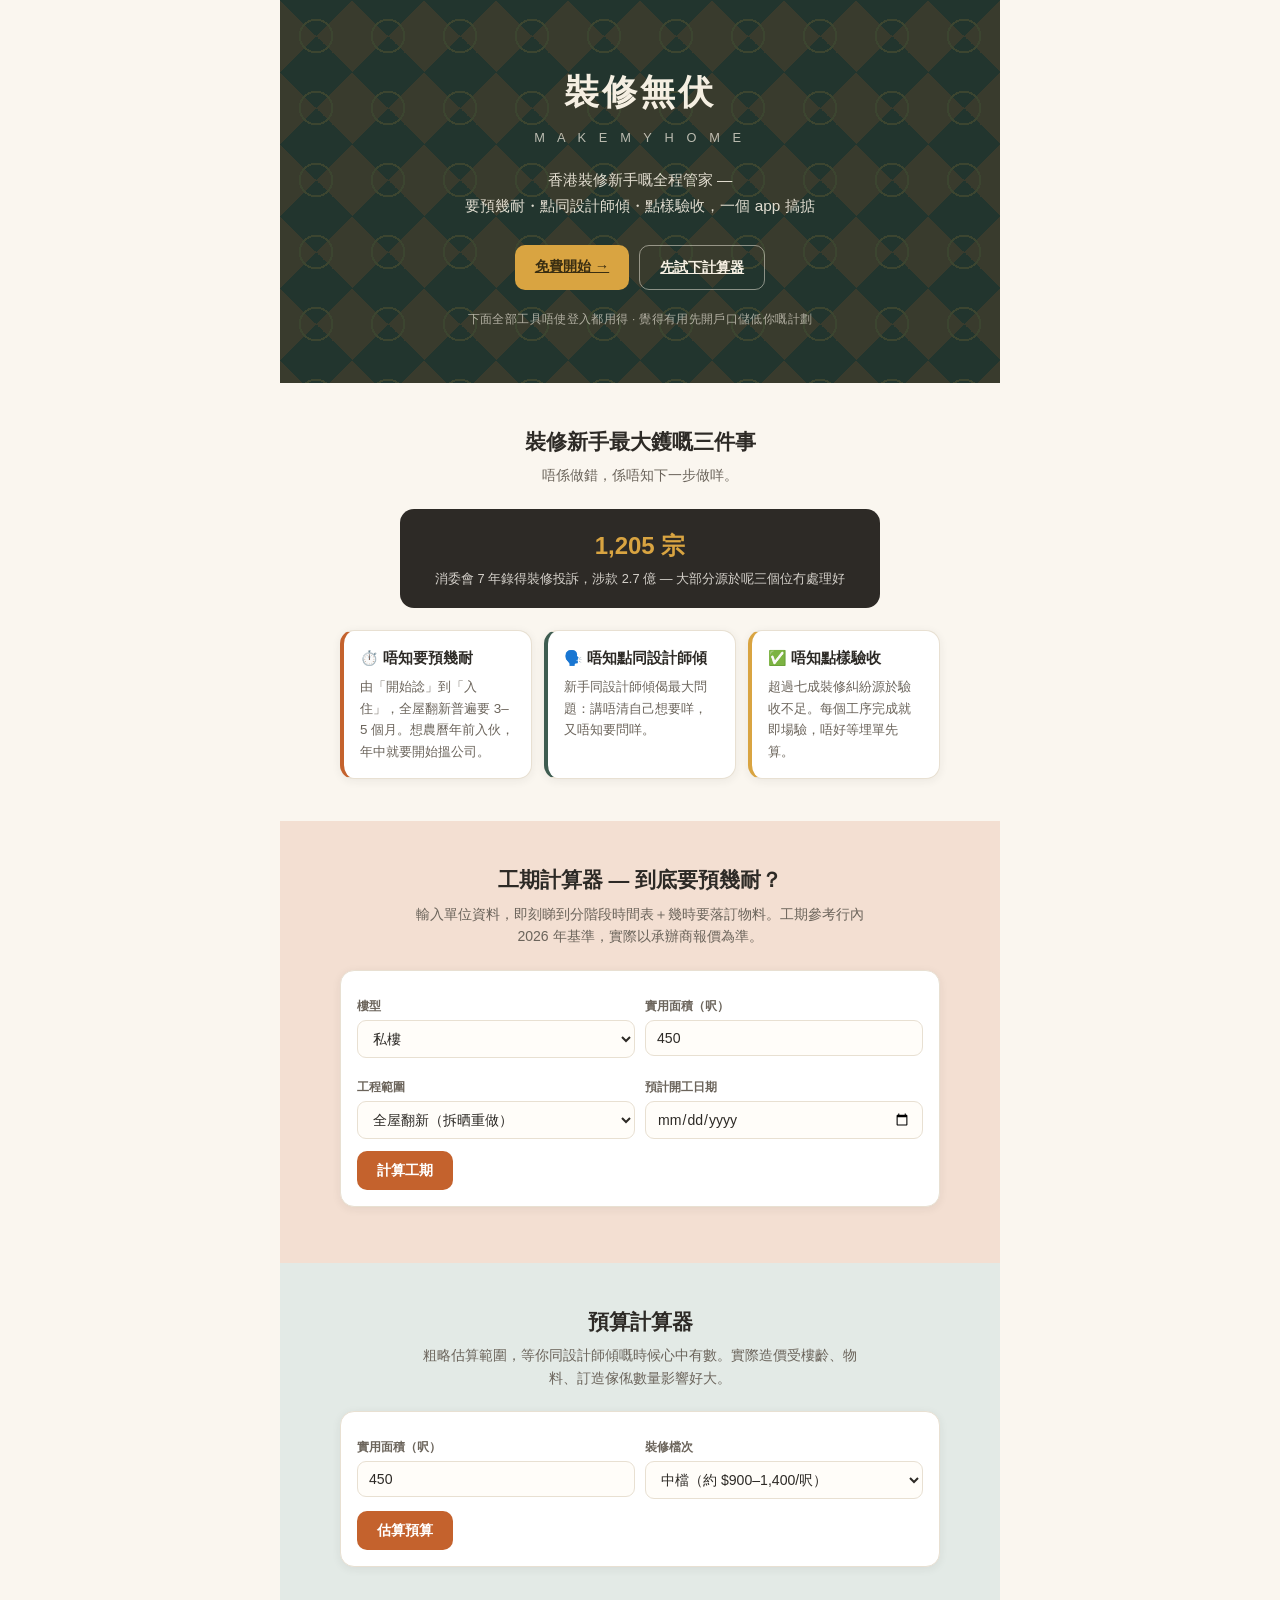
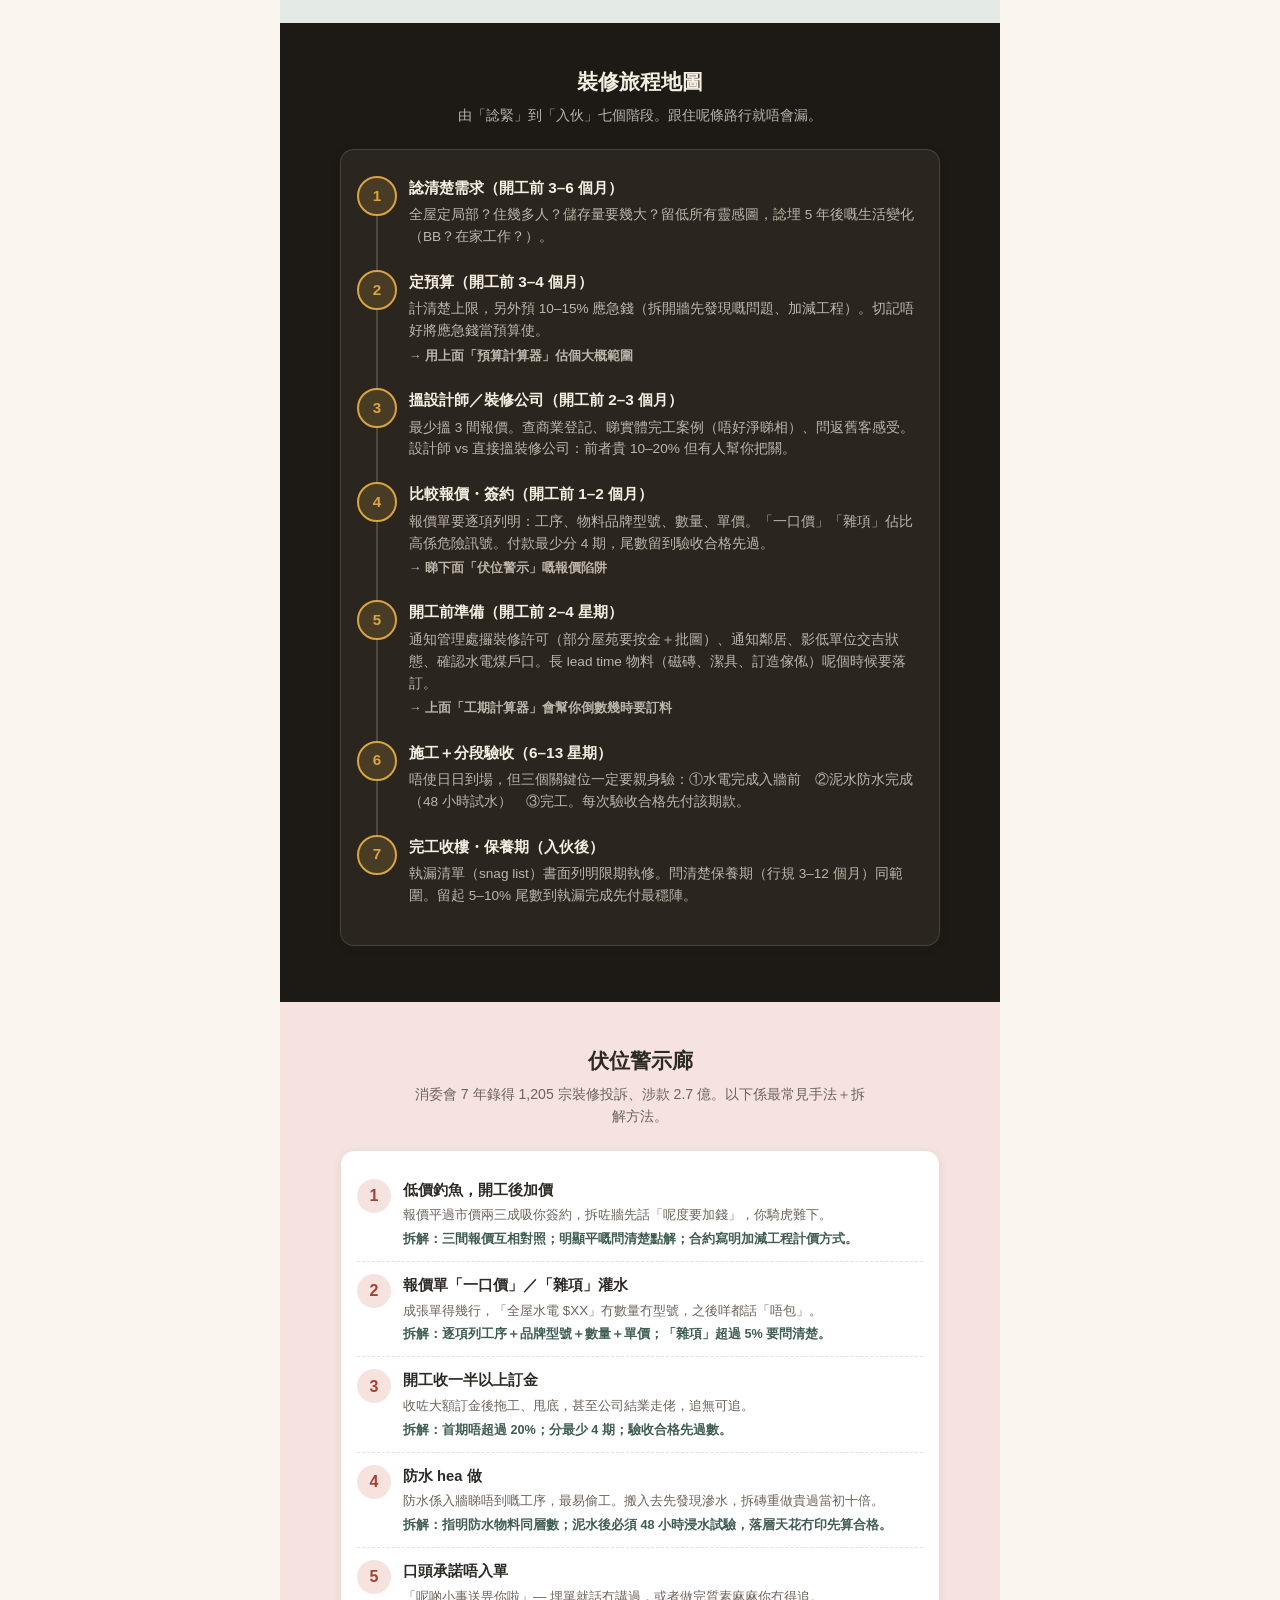
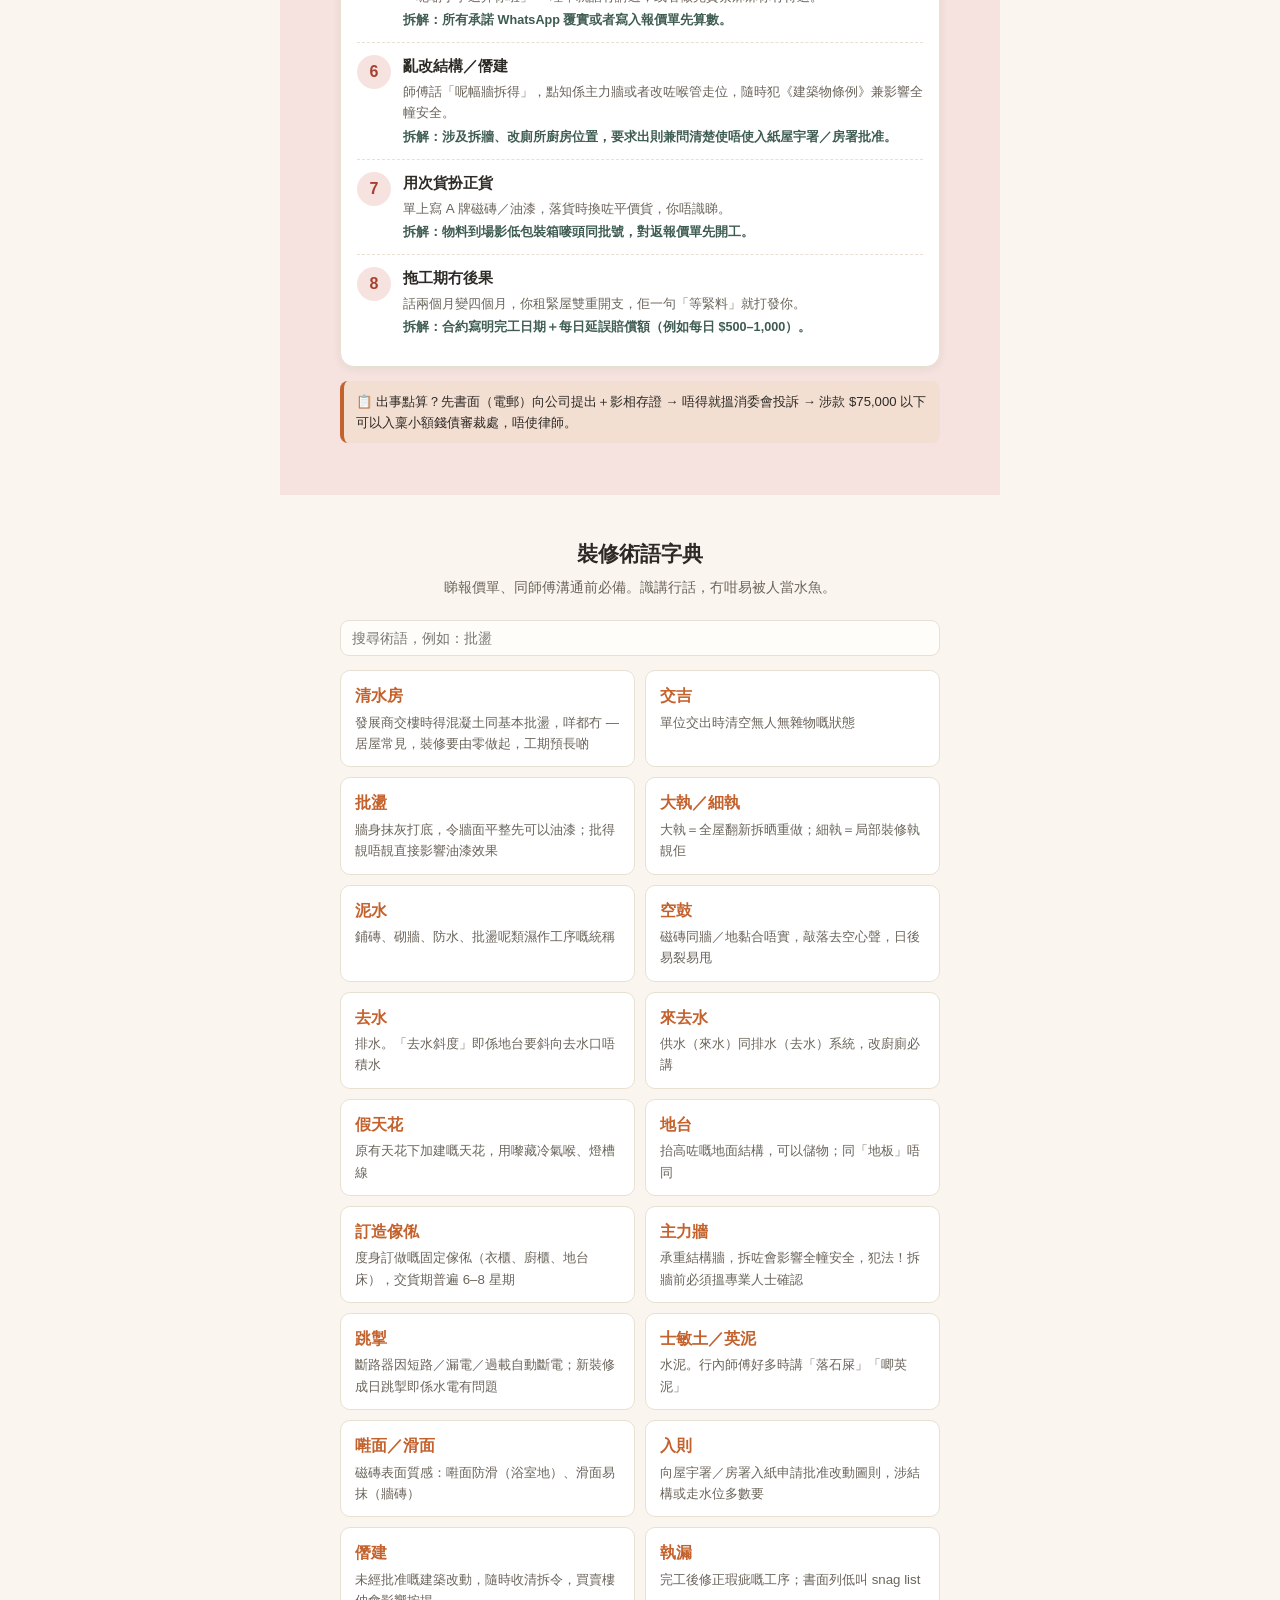
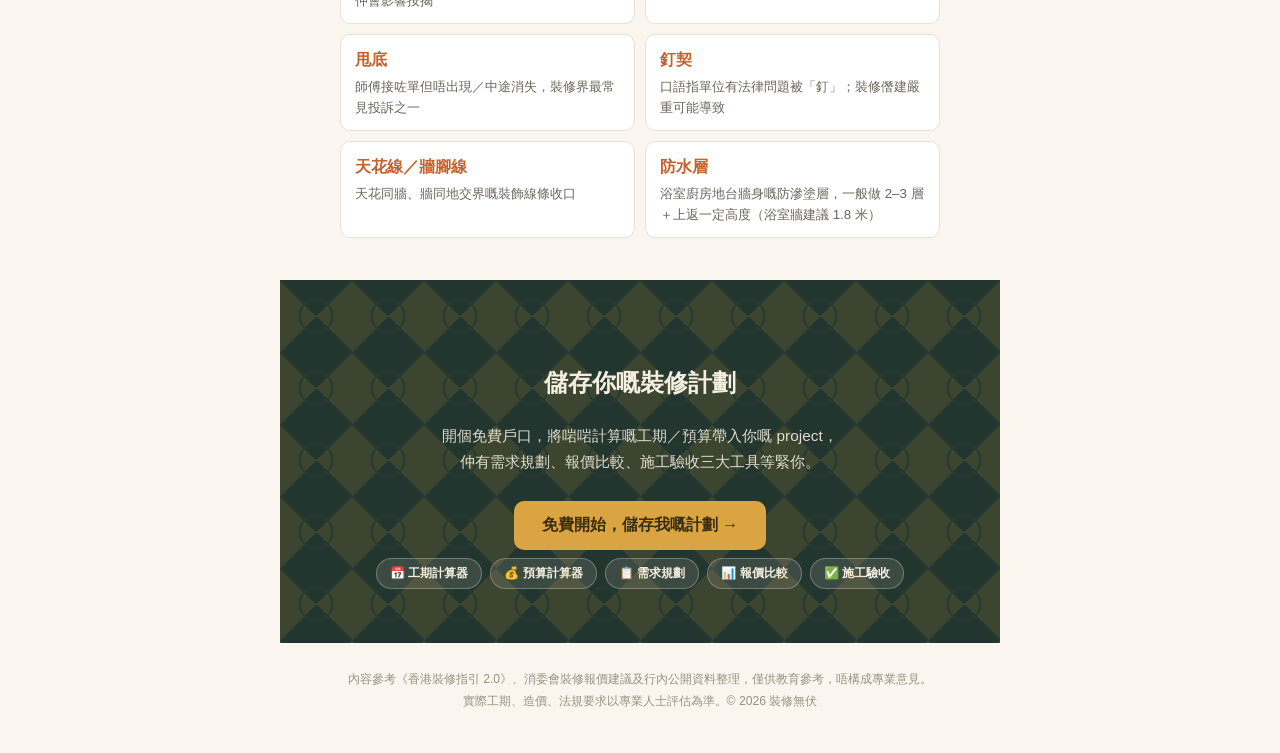
==== index.html @ ca6ebc30 "[claude-code_2-1-293_agent@Ian-MacBook-Air-3] fix: landing.html 改名 index.html（rewrite 令 / 404），/land" ====
<!DOCTYPE html>
<html lang="zh-HK">
<head>
<meta charset="UTF-8">
<meta name="viewport" content="width=device-width, initial-scale=1.0">
<title>裝修無伏 / MakeMyHome — 香港裝修新手嘅全程管家</title>
<meta name="description" content="要預幾耐、點同設計師傾、點樣驗收 — 免費工期／預算計算器、裝修旅程地圖、伏位警示、術語字典，唔使登入都用得。">
<link rel="icon" href="data:,">
<link rel="stylesheet" href="css/shared.css">
</head>
<body>

<main class="landpage">

<!-- ================= HERO ================= -->
<header class="land-hero" style="--tile-a:#D9A441;--tile-b:#C4622D">
  <div class="tiles"></div>
  <h1>裝修無伏</h1>
  <div class="en">M A K E M Y H O M E</div>
  <p class="tag">香港裝修新手嘅全程管家 —<br>要預幾耐・點同設計師傾・點樣驗收，一個 app 搞掂</p>
  <div class="cta">
    <a class="btn primary" href="app.html">免費開始 →</a>
    <a class="btn ghost" href="#calc-timeline">先試下計算器</a>
  </div>
  <div class="trust">下面全部工具唔使登入都用得 · 覺得有用先開戶口儲低你嘅計劃</div>
</header>

<!-- ================= 三大痛點 ================= -->
<section class="landsec sec-cream" id="painpoints">
  <div class="landsec-inner">
    <h2 class="sec">裝修新手最大鑊嘅三件事</h2>
    <p class="sub">唔係做錯，係唔知下一步做咩。</p>
    <div class="stat-banner">
      <div class="big">1,205 宗</div>
      <div class="cap">消委會 7 年錄得裝修投訴，涉款 2.7 億 — 大部分源於呢三個位冇處理好</div>
    </div>
    <div class="pain-grid">
      <div class="pain-card">
        <b>⏱️ 唔知要預幾耐</b>
        <p>由「開始諗」到「入住」，全屋翻新普遍要 3–5 個月。想農曆年前入伙，年中就要開始搵公司。</p>
      </div>
      <div class="pain-card">
        <b>🗣️ 唔知點同設計師傾</b>
        <p>新手同設計師傾偈最大問題：講唔清自己想要咩，又唔知要問咩。</p>
      </div>
      <div class="pain-card">
        <b>✅ 唔知點樣驗收</b>
        <p>超過七成裝修糾紛源於驗收不足。每個工序完成就即場驗，唔好等埋單先算。</p>
      </div>
    </div>
  </div>
</section>

<!-- ================= 工期計算器 ================= -->
<section class="landsec sec-terracotta" id="calc-timeline">
  <div class="landsec-inner">
    <h2 class="sec">工期計算器 — 到底要預幾耐？</h2>
    <p class="sub">輸入單位資料，即刻睇到分階段時間表＋幾時要落訂物料。工期參考行內 2026 年基準，實際以承辦商報價為準。</p>
    <div class="card">
      <div class="grid2">
        <div><label class="f" for="t-type">樓型</label>
          <select id="t-type">
            <option value="public">公屋</option>
            <option value="hos">居屋（清水房）</option>
            <option value="private" selected>私樓</option>
            <option value="old">舊樓／唐樓（30 年以上）</option>
          </select></div>
        <div><label class="f" for="t-size">實用面積（呎）</label>
          <input type="number" id="t-size" value="450" min="100" max="3000"></div>
        <div><label class="f" for="t-scope">工程範圍</label>
          <select id="t-scope">
            <option value="full" selected>全屋翻新（拆晒重做）</option>
            <option value="partial">局部裝修（廚廁＋油漆為主）</option>
            <option value="light">簡單翻新（油漆＋地板＋執漏）</option>
          </select></div>
        <div><label class="f" for="t-date">預計開工日期</label>
          <input type="date" id="t-date"></div>
      </div>
      <button class="btn mtop" id="t-go">計算工期</button>
    </div>
    <div id="t-result" style="display:none">
      <div class="hero-num"><div class="n" id="t-total"></div><div class="l" id="t-range"></div></div>
      <div class="card">
        <h3>分階段時間表</h3>
        <div class="gantt" id="t-gantt"></div>
        <div class="note">⏱️ 泥水期已包 <b>48 小時浸水試防水</b> — 呢兩日慳唔得，好多滲漏糾紛就係因為冇做。</div>
      </div>
      <div class="card">
        <h3>📌 落訂倒數提醒（最多人中伏嘅位）</h3>
        <div id="t-reminders"></div>
        <div class="note warn">⚠️ 進口磁磚／潔具 lead time 一般 <b>4–8 星期</b>，訂造傢俬要喺木工開始前 <b>6–8 星期</b>落單。訂遲咗成條時間表就會冧。</div>
      </div>
      <div class="card">
        <h3>連埋前期，總共要預幾耐？</h3>
        <div class="tbwrap">
        <table class="tb">
          <tr><th>階段</th><th>時間</th></tr>
          <tr><td>諗需求＋搵公司＋比較報價</td><td>4–8 星期</td></tr>
          <tr><td>設計＋出圖＋簽約</td><td>2–4 星期</td></tr>
          <tr><td>施工（上面計嘅）</td><td id="t-buildrow">—</td></tr>
          <tr><td>執漏＋散味（新傢俬甲醛）</td><td>1–3 星期</td></tr>
        </table>
        </div>
        <div class="note good">💡 由「開始諗」到「入住」，全屋翻新普遍要 <b>3–5 個月</b>。想農曆年前入伙，年中就要開始搵公司。</div>
      </div>
      <div class="center mtop">
        <button class="btn gh" id="t-save">儲存到我嘅 project →</button>
      </div>
    </div>
  </div>
</section>

<!-- ================= 預算計算器 ================= -->
<section class="landsec sec-green" id="calc-budget">
  <div class="landsec-inner">
    <h2 class="sec">預算計算器</h2>
    <p class="sub">粗略估算範圍，等你同設計師傾嘅時候心中有數。實際造價受樓齡、物料、訂造傢俬數量影響好大。</p>
    <div class="card">
      <div class="grid2">
        <div><label class="f" for="b-size">實用面積（呎）</label>
          <input type="number" id="b-size" value="450" min="100" max="3000"></div>
        <div><label class="f" for="b-grade">裝修檔次</label>
          <select id="b-grade">
            <option value="basic">基本實用（約 $600–900/呎）</option>
            <option value="mid" selected>中檔（約 $900–1,400/呎）</option>
            <option value="high">高檔／設計主導（$1,500+/呎）</option>
          </select></div>
      </div>
      <button class="btn mtop" id="b-go">估算預算</button>
    </div>
    <div id="b-result" style="display:none">
      <div class="hero-num"><div class="n" id="b-total"></div><div class="l">估算工程費範圍（未計傢俬電器）</div></div>
      <div class="card">
        <h3>記得另外預埋呢啲</h3>
        <div class="tbwrap">
        <table class="tb">
          <tr><th>項目</th><th>建議</th></tr>
          <tr><td><b>應急錢</b>（拆牆先見到嘅暗病、加減工程）</td><td>工程費 10–15%<span id="b-buffer"></span></td></tr>
          <tr><td>活動傢俬＋電器</td><td>視乎選擇，普遍 $50k–150k</td></tr>
          <tr><td>管理處裝修按金＋垃圾清運費</td><td>每屋苑唔同，$3k–20k</td></tr>
          <tr><td>裝修期間租住／搬屋開支</td><td>如需要</td></tr>
        </table>
        </div>
        <div class="note warn">⚠️ 報價明顯低過市價 20% 以上，多數係「低價釣魚」— 開工後先加價。平，唔一定係著數。</div>
      </div>
      <div class="center mtop">
        <button class="btn gh" id="b-save">儲存到我嘅 project →</button>
      </div>
    </div>
  </div>
</section>

<!-- ================= 裝修旅程 7 步 ================= -->
<section class="landsec sec-dark" id="journey">
  <div class="landsec-inner">
    <h2 class="sec">裝修旅程地圖</h2>
    <p class="sub">由「諗緊」到「入伙」七個階段。跟住呢條路行就唔會漏。</p>
    <div class="card">
      <div class="journey">
        <div class="jstep"><div class="dot">1</div><div class="bd">
          <h3>諗清楚需求（開工前 3–6 個月）</h3>
          <p>全屋定局部？住幾多人？儲存量要幾大？留低所有靈感圖，諗埋 5 年後嘅生活變化（BB？在家工作？）。</p>
        </div></div>
        <div class="jstep"><div class="dot">2</div><div class="bd">
          <h3>定預算（開工前 3–4 個月）</h3>
          <p>計清楚上限，另外預 10–15% 應急錢（拆開牆先發現嘅問題、加減工程）。切記唔好將應急錢當預算使。</p>
          <p class="tip">→ 用上面「預算計算器」估個大概範圍</p>
        </div></div>
        <div class="jstep"><div class="dot">3</div><div class="bd">
          <h3>搵設計師／裝修公司（開工前 2–3 個月）</h3>
          <p>最少搵 3 間報價。查商業登記、睇實體完工案例（唔好淨睇相）、問返舊客感受。設計師 vs 直接搵裝修公司：前者貴 10–20% 但有人幫你把關。</p>
        </div></div>
        <div class="jstep"><div class="dot">4</div><div class="bd">
          <h3>比較報價・簽約（開工前 1–2 個月）</h3>
          <p>報價單要逐項列明：工序、物料品牌型號、數量、單價。「一口價」「雜項」佔比高係危險訊號。付款最少分 4 期，尾數留到驗收合格先過。</p>
          <p class="tip">→ 睇下面「伏位警示」嘅報價陷阱</p>
        </div></div>
        <div class="jstep"><div class="dot">5</div><div class="bd">
          <h3>開工前準備（開工前 2–4 星期）</h3>
          <p>通知管理處攞裝修許可（部分屋苑要按金＋批圖）、通知鄰居、影低單位交吉狀態、確認水電煤戶口。長 lead time 物料（磁磚、潔具、訂造傢俬）呢個時候要落訂。</p>
          <p class="tip">→ 上面「工期計算器」會幫你倒數幾時要訂料</p>
        </div></div>
        <div class="jstep"><div class="dot">6</div><div class="bd">
          <h3>施工＋分段驗收（6–13 星期）</h3>
          <p>唔使日日到場，但三個關鍵位一定要親身驗：①水電完成入牆前　②泥水防水完成（48 小時試水）　③完工。每次驗收合格先付該期款。</p>
        </div></div>
        <div class="jstep"><div class="dot">7</div><div class="bd">
          <h3>完工收樓・保養期（入伙後）</h3>
          <p>執漏清單（snag list）書面列明限期執修。問清楚保養期（行規 3–12 個月）同範圍。留起 5–10% 尾數到執漏完成先付最穩陣。</p>
        </div></div>
      </div>
    </div>
  </div>
</section>

<!-- ================= 伏位警示 8 條 ================= -->
<section class="landsec sec-warn" id="traps">
  <div class="landsec-inner">
    <h2 class="sec">伏位警示廊</h2>
    <p class="sub">消委會 7 年錄得 1,205 宗裝修投訴、涉款 2.7 億。以下係最常見手法＋拆解方法。</p>
    <div class="card">
      <div class="trap"><div class="ic">1</div><div><b>低價釣魚，開工後加價</b><p>報價平過市價兩三成吸你簽約，拆咗牆先話「呢度要加錢」，你騎虎難下。</p><p class="how">拆解：三間報價互相對照；明顯平嘅問清楚點解；合約寫明加減工程計價方式。</p></div></div>
      <div class="trap"><div class="ic">2</div><div><b>報價單「一口價」／「雜項」灌水</b><p>成張單得幾行，「全屋水電 $XX」冇數量冇型號，之後咩都話「唔包」。</p><p class="how">拆解：逐項列工序＋品牌型號＋數量＋單價；「雜項」超過 5% 要問清楚。</p></div></div>
      <div class="trap"><div class="ic">3</div><div><b>開工收一半以上訂金</b><p>收咗大額訂金後拖工、甩底，甚至公司結業走佬，追無可追。</p><p class="how">拆解：首期唔超過 20%；分最少 4 期；驗收合格先過數。</p></div></div>
      <div class="trap"><div class="ic">4</div><div><b>防水 hea 做</b><p>防水係入牆睇唔到嘅工序，最易偷工。搬入去先發現滲水，拆磚重做貴過當初十倍。</p><p class="how">拆解：指明防水物料同層數；泥水後必須 48 小時浸水試驗，落層天花冇印先算合格。</p></div></div>
      <div class="trap"><div class="ic">5</div><div><b>口頭承諾唔入單</b><p>「呢啲小事送畀你啦」— 埋單就話冇講過，或者做完質素麻麻你冇得追。</p><p class="how">拆解：所有承諾 WhatsApp 覆實或者寫入報價單先算數。</p></div></div>
      <div class="trap"><div class="ic">6</div><div><b>亂改結構／僭建</b><p>師傅話「呢幅牆拆得」，點知係主力牆或者改咗喉管走位，隨時犯《建築物條例》兼影響全幢安全。</p><p class="how">拆解：涉及拆牆、改廁所廚房位置，要求出則兼問清楚使唔使入紙屋宇署／房署批准。</p></div></div>
      <div class="trap"><div class="ic">7</div><div><b>用次貨扮正貨</b><p>單上寫 A 牌磁磚／油漆，落貨時換咗平價貨，你唔識睇。</p><p class="how">拆解：物料到場影低包裝箱嘜頭同批號，對返報價單先開工。</p></div></div>
      <div class="trap"><div class="ic">8</div><div><b>拖工期冇後果</b><p>話兩個月變四個月，你租緊屋雙重開支，佢一句「等緊料」就打發你。</p><p class="how">拆解：合約寫明完工日期＋每日延誤賠償額（例如每日 $500–1,000）。</p></div></div>
    </div>
    <div class="note">📋 出事點算？先書面（電郵）向公司提出＋影相存證 → 唔得就搵消委會投訴 → 涉款 $75,000 以下可以入稟小額錢債審裁處，唔使律師。</div>
  </div>
</section>

<!-- ================= 術語字典 ================= -->
<section class="landsec sec-cream" id="dict">
  <div class="landsec-inner">
    <h2 class="sec">裝修術語字典</h2>
    <p class="sub">睇報價單、同師傅溝通前必備。識講行話，冇咁易被人當水魚。</p>
    <div class="searchbar">
      <label class="sr-only" for="dict-q">搜尋術語</label>
      <input type="text" id="dict-q" placeholder="搜尋術語，例如：批盪">
    </div>
    <div class="dict" id="dict-list"></div>
  </div>
</section>

<!-- ================= 儲存你嘅計劃 CTA ================= -->
<section class="land-hero land-final" id="cta-final" style="--tile-a:#3E5C50;--tile-b:#D9A441">
  <div class="tiles"></div>
  <h2 class="sec" style="color:#F5EFE2;position:relative">儲存你嘅裝修計劃</h2>
  <p class="tag">開個免費戶口，將啱啱計算嘅工期／預算帶入你嘅 project，仲有需求規劃、報價比較、施工驗收三大工具等緊你。</p>
  <div class="cta">
    <button class="btn primary" id="cta-save">免費開始，儲存我嘅計劃 →</button>
  </div>
  <div class="chipfree">
    <span>📅 工期計算器</span><span>💰 預算計算器</span><span>📋 需求規劃</span><span>📊 報價比較</span><span>✅ 施工驗收</span>
  </div>
</section>

<div class="footer-note">
  內容參考《香港裝修指引 2.0》、消委會裝修報價建議及行內公開資料整理，僅供教育參考，唔構成專業意見。<br>
  實際工期、造價、法規要求以專業人士評估為準。© 2026 裝修無伏
</div>

</main>

<script src="js/content.js"></script>
<script>
/* ============================================================
   landing.html — 免登入靜態內容 + 兩個互動計算器。
   計算邏輯：STAGES／scheduleFactor／DICT 全部由 js/content.js
   提供（Phase 3 已有，工期計算 factor() 就係 scheduleFactor，
   呢度冇重複寫一套新嘅）。GRADES（預算檔次）係 landing 專屬，
   冇被其他頁面用到，留喺呢度。
   ============================================================ */

// ---------- calculator → app.html 銜接：sessionStorage payload ----------
// calcState 累積兩個計算器最後一次輸入嘅資料；撳「儲存到我嘅 project」時
// 寫入 sessionStorage，跳去 app.html#/login（已登入會由 auth.js 自動轉
// #/dashboard）；app.html 嘅 consumeLandingPayload() 負責讀走並建立 project。
const calcState = {};
function saveToProject() {
  try { sessionStorage.setItem('mmh_landing_payload', JSON.stringify(calcState)); } catch (e) { /* ignore */ }
  location.href = 'app.html#/login';
}

// ---------- 工期計算（照抄 index.html 邏輯，factor() 換成 content.js 嘅 scheduleFactor）----------
function fmtD(d) { return (d.getMonth() + 1) + '月' + d.getDate() + '日'; }
document.getElementById('t-go').addEventListener('click', () => {
  const type = document.getElementById('t-type').value;
  const size = +document.getElementById('t-size').value || 450;
  const scope = document.getElementById('t-scope').value;
  const dateVal = document.getElementById('t-date').value;
  const f = scheduleFactor(type, size, scope);
  let lo = 0, hi = 0;
  const rows = STAGES.map(s => {
    let slo = Math.max(1, Math.round(s.lo * f)), shi = Math.max(slo, Math.round(s.hi * f));
    if (scope === 'light' && (s.k === 'me' || s.k === 'wet')) { slo = Math.max(1, Math.round(slo * 0.5)); shi = Math.max(slo, Math.round(shi * 0.5)); }
    lo += slo; hi += shi; return { ...s, slo, shi };
  });
  document.getElementById('t-total').textContent = '約 ' + lo + ' – ' + hi + ' 日';
  document.getElementById('t-range').textContent = '淨施工期（唔計設計、訂料同執漏）';
  document.getElementById('t-buildrow').textContent = Math.round(lo / 7) + '–' + Math.ceil(hi / 7) + ' 星期';
  // gantt
  let acc = 0; const total = hi; const g = document.getElementById('t-gantt'); g.innerHTML = '';
  rows.forEach(r => {
    const left = acc / total * 100, w = r.shi / total * 100; acc += r.shi;
    const row = document.createElement('div'); row.className = 'row';
    row.innerHTML = '<div class="nm">' + r.n + (r.note ? '<small>' + r.note + '</small>' : '') + '</div>' +
      '<div class="track"><div class="bar' + ((left + w) > 78 ? ' end' : '') + '" style="left:' + left + '%;width:' + Math.max(w, 3) + '%"><span>' + r.slo + '–' + r.shi + '日</span></div></div>';
    g.appendChild(row);
  });
  // reminders
  const rm = document.getElementById('t-reminders'); rm.innerHTML = '';
  const start = dateVal ? new Date(dateVal + 'T00:00:00') : null;
  const woodStartLo = rows[0].slo + rows[1].slo + rows[2].slo; // days until wood stage
  const items = [
    { off: -42, label: '開工前 6 星期', txt: '落訂磁磚、潔具、廚櫃檯面（進口貨 lead time 4–8 週）' },
    { off: -14, label: '開工前 2 星期', txt: '通知管理處攞裝修許可＋按金，通知上下左右鄰居' },
    { off: -7, label: '開工前 1 星期', txt: '影低全屋交吉狀態（連公家走廊），日後有拗撬有證據' },
    { off: woodStartLo - 42 < 0 ? -35 : woodStartLo - 42, label: '木工前 6 星期', txt: '確認訂造傢俬圖則＋落單（訂造期普遍 6–8 週）', rel: true },
    { off: rows[0].slo + rows[1].slo, label: '水電完成時', txt: '📍 親身驗收①：入牆前逐條線、逐個掣位核對', rel: true },
    { off: woodStartLo, label: '泥水完成時', txt: '📍 親身驗收②：48 小時試水＋敲磚驗空鼓', rel: true },
  ];
  items.sort((a, b) => a.off - b.off);
  items.forEach(it => {
    let dtxt = it.label;
    if (start) { const d = new Date(start); d.setDate(d.getDate() + it.off); dtxt = fmtD(d) + '前'; }
    const el = document.createElement('div'); el.className = 'reminder';
    el.innerHTML = '<span class="d">' + dtxt + '</span><span>' + it.txt + '（' + it.label + '）</span>';
    rm.appendChild(el);
  });
  // feed calcState for the save-to-project handoff
  calcState.flat_type = type;
  calcState.size_sqft = size;
  calcState.scope = scope;
  calcState.start_date = dateVal || null;
  document.getElementById('t-result').style.display = 'block';
  document.getElementById('t-result').scrollIntoView({ behavior: 'smooth' });
});
document.getElementById('t-save').addEventListener('click', saveToProject);

// ---------- 預算計算（照抄 index.html 邏輯；GRADES 係 landing 專屬，唔搬入 content.js）----------
const GRADES = { basic: [600, 900], mid: [900, 1400], high: [1500, 2200] };
document.getElementById('b-go').addEventListener('click', () => {
  const size = +document.getElementById('b-size').value || 450;
  const g = GRADES[document.getElementById('b-grade').value];
  const lo = size * g[0], hi = size * g[1];
  const f = n => n >= 10000 ? '$' + (n / 10000).toFixed(0) + '萬' : '$' + n.toLocaleString();
  document.getElementById('b-total').textContent = f(lo) + ' – ' + f(hi);
  document.getElementById('b-buffer').textContent = '（即約 ' + f(lo * 0.1) + ' – ' + f(hi * 0.15) + '）';
  // feed calcState — budget_cap uses the range midpoint, rounded to the nearest $1,000
  // (a starting suggestion the user can edit later in the project's own settings).
  calcState.size_sqft = size;
  calcState.budget_cap = Math.round((lo + hi) / 2 / 1000) * 1000;
  document.getElementById('b-result').style.display = 'block';
  document.getElementById('b-result').scrollIntoView({ behavior: 'smooth' });
});
document.getElementById('b-save').addEventListener('click', saveToProject);

document.getElementById('cta-save').addEventListener('click', saveToProject);

// ---------- 術語字典（DICT 由 content.js 提供）----------
const dictList = document.getElementById('dict-list');
function renderDict(q) {
  dictList.innerHTML = '';
  DICT.filter(d => !q || d[0].includes(q) || d[1].includes(q)).forEach(d => {
    const el = document.createElement('div'); el.className = 'term';
    el.innerHTML = '<b>' + d[0] + '</b><p>' + d[1] + '</p>';
    dictList.appendChild(el);
  });
  if (!dictList.children.length) dictList.innerHTML = '<div class="term"><p>搵唔到，試下其他字眼</p></div>';
}
document.getElementById('dict-q').addEventListener('input', e => renderDict(e.target.value.trim()));
renderDict('');
</script>
</body>
</html>
---- css/shared.css ----
/* 裝修無伏 / MakeMyHome — shared design tokens + component styles for app.html
   Tokens per CLAUDE_BUILD_SPEC.md §2; component classes adapted from preview.html
   (qcard/stgcard/pill/counter/roomtab/stepdots etc.) so app.html matches the
   approved mockup look. Mobile-first — 375px must never overflow. */

:root{
  --bg:#FAF6EF; --card:#FFF; --ink:#2D2A26; --ink2:#6B645B; --muted:#9A917F;
  --accent:#C4622D; --accent-soft:#F3DFD2;
  --green:#3E5C50; --green-soft:#E3EAE6;
  --mustard:#D9A441;
  --line:#E8E0D2; --danger:#A8402F; --danger-soft:#F6E3DF;
  --radius:14px; --shadow:0 2px 10px rgba(45,42,38,.07);
}
*{box-sizing:border-box}
html,body{margin:0;padding:0}
body{
  font-family:-apple-system,BlinkMacSystemFont,"Segoe UI","Noto Sans TC","PingFang HK",sans-serif;
  background:var(--bg); color:var(--ink); line-height:1.6; min-height:100vh;
  overflow-x:hidden;
}
img{max-width:100%}
a{color:inherit}
button,input,select,textarea{font-family:inherit}

/* ---------- layout shells ---------- */
#app{max-width:520px;margin:0 auto;min-height:100vh;background:var(--bg);position:relative}
.apphead{background:var(--green);color:#FAF6EF;padding:14px 16px;display:flex;justify-content:space-between;align-items:center;position:sticky;top:0;z-index:20}
.apphead .lg{font-weight:800;letter-spacing:.03em;font-size:1.02rem;display:flex;align-items:center;gap:8px;cursor:pointer;background:none;border:none;color:inherit}
.apphead .lg small{display:block;font-size:.62rem;font-weight:400;opacity:.75;letter-spacing:.1em}
.avatar{width:32px;height:32px;border-radius:50%;background:var(--mustard);color:#3A2E12;display:flex;align-items:center;justify-content:center;font-weight:800;font-size:.85rem;border:none;cursor:pointer;flex:0 0 auto}
.projrow{background:#33493F;color:#E9EFE9;padding:8px 16px;font-size:.82rem;display:flex;gap:8px;align-items:center;flex-wrap:wrap}
.projrow select{background:transparent;color:#FAF6EF;border:1px solid rgba(250,246,239,.4);border-radius:8px;padding:4px 8px;font-size:.82rem;max-width:100%}
.tabbar{display:flex;background:#fff;border-top:1px solid var(--line);position:sticky;bottom:0;z-index:20;box-shadow:0 -2px 10px rgba(45,42,38,.06)}
.tabbar button{flex:1;border:none;background:none;padding:9px 4px 8px;font-size:.68rem;color:var(--ink2);cursor:pointer;display:flex;flex-direction:column;align-items:center;gap:2px}
.tabbar button .ic{font-size:1.1rem}
.tabbar button.on{color:var(--accent);font-weight:700}
.body{padding:16px 16px 24px}

/* ---------- cards / pills / buttons ---------- */
.card{background:var(--card);border:1px solid var(--line);border-radius:var(--radius);box-shadow:var(--shadow);padding:16px;margin-bottom:14px}
.card h3{font-size:.98rem;margin:0 0 8px}
.pill{display:inline-block;border-radius:999px;padding:2px 11px;font-size:.74rem;font-weight:700;margin-right:6px}
.pill.g{background:var(--green-soft);color:var(--green)}
.pill.o{background:var(--accent-soft);color:var(--accent)}
.pill.r{background:var(--danger-soft);color:var(--danger)}
.pill.mut{background:#F1EADB;color:var(--muted)}
.btn{display:inline-block;background:var(--accent);color:#fff;border:none;border-radius:10px;padding:10px 20px;font-size:.9rem;font-weight:700;cursor:pointer;font-family:inherit}
.btn.gh{background:transparent;color:var(--accent);border:1.5px solid var(--accent)}
.btn.sm{padding:6px 14px;font-size:.8rem}
.btn.danger{background:var(--danger)}
.btn.mustard{background:var(--mustard);color:#3A2E12}
.btn[disabled]{opacity:.5;cursor:not-allowed}
.gbtn{display:flex;align-items:center;gap:10px;background:#fff;border:1.5px solid var(--line);border-radius:12px;padding:12px 20px;font-size:.95rem;font-weight:600;cursor:pointer;margin:0 auto;font-family:inherit}
.gbtn .gi{width:20px;height:20px;border-radius:50%;background:conic-gradient(#4285F4 0 25%,#34A853 25% 50%,#FBBC05 50% 75%,#EA4335 75%);flex:0 0 auto}
.iconbtn{border:none;background:none;color:var(--ink2);cursor:pointer;font-size:1rem;padding:4px}

/* ---------- forms ---------- */
input[type=text],input[type=number],input[type=date],select,textarea{
  width:100%;padding:9px 11px;border:1.5px solid var(--line);border-radius:9px;
  font-size:.88rem;background:#FFFDF9;color:var(--ink);
}
textarea{resize:vertical;min-height:70px}
label.f{display:block;font-size:.78rem;color:var(--ink2);font-weight:700;margin:10px 0 3px}
.grid2{display:grid;grid-template-columns:1fr 1fr;gap:10px}
@media(max-width:480px){.grid2{grid-template-columns:1fr}}

/* ---------- needs wizard ---------- */
.roomtab{display:flex;gap:6px;overflow-x:auto;margin-bottom:12px;padding-bottom:2px}
.roomtab span{flex:0 0 auto;border-radius:999px;padding:6px 14px;font-size:.82rem;background:#F1EADB;color:var(--ink2);cursor:pointer;white-space:nowrap}
.roomtab span.on{background:var(--green);color:#FAF6EF;font-weight:700}
.roomtab span.add{background:#fff;border:1.5px dashed var(--accent);color:var(--accent)}
.stepdots{display:flex;gap:5px;margin:10px 0}
.stepdots i{width:22px;height:5px;border-radius:3px;background:var(--line);display:block}
.stepdots i.on{background:var(--accent)}
.counter{display:flex;align-items:center;gap:10px;margin:4px 0 2px;flex-wrap:wrap}
.counter b{min-width:22px;text-align:center}
.counter button{width:30px;height:30px;border-radius:50%;border:1.5px solid var(--accent);background:#fff;color:var(--accent);font-size:1.05rem;cursor:pointer;flex:0 0 auto}
.counter .hint{font-size:.74rem;color:var(--muted);flex:1 1 140px}
.chiprow{display:flex;flex-wrap:wrap;gap:6px;margin:4px 0 8px}
.chiprow label{display:flex;align-items:center;gap:4px;background:#F1EADB;border-radius:999px;padding:5px 12px;font-size:.78rem;color:var(--ink2);cursor:pointer}
.chiprow input{width:auto}
.chiprow span.on{color:var(--green);font-weight:700}

/* ---------- tables ---------- */
.tbwrap{overflow-x:auto;-webkit-overflow-scrolling:touch}
table.tb{width:100%;border-collapse:collapse;font-size:.8rem;margin-top:6px;min-width:340px}
table.tb th{text-align:left;padding:7px 8px;background:var(--green-soft);color:var(--green);font-size:.74rem;white-space:nowrap}
table.tb td{padding:7px 8px;border-bottom:1px dashed var(--line);vertical-align:top}

/* ---------- quotes ---------- */
.qcard{border:1.5px solid var(--line);border-radius:12px;padding:14px;margin-bottom:10px;background:#FFFDF9}
.qcard .hd{display:flex;justify-content:space-between;align-items:center;margin-bottom:6px;gap:8px}
.qcard .hd b{font-size:.95rem}
.qcard .price{font-size:1.05rem;font-weight:800;color:var(--green);white-space:nowrap}
.qcard .price.bad{color:var(--danger)}
.score{font-size:.78rem;font-weight:700}
.bar2{height:7px;border-radius:99px;background:#F1EADB;overflow:hidden;margin:4px 0 8px}
.bar2 i{display:block;height:100%;border-radius:99px}
.flagrow{font-size:.78rem;color:var(--ink2)}
.flaglist{display:grid;grid-template-columns:1fr;gap:4px;margin:8px 0}
.flaglist label{display:flex;gap:6px;align-items:flex-start;font-size:.8rem;color:var(--ink2)}
.flaglist input{width:auto;margin-top:3px}
.quotefor{display:inline-block;background:var(--accent-soft);color:var(--accent);border-radius:8px;padding:3px 9px;font-size:.72rem;margin-bottom:6px}

/* ---------- signed contract + scope gaps ---------- */
.contractintro{background:var(--green);color:#FAF6EF;border-radius:var(--radius);padding:20px;margin-bottom:14px}
.contractintro .eyebrow{color:var(--mustard)}
.contractintro h2{font-size:1.12rem;margin:4px 0 5px}
.contractintro p{font-size:.8rem;opacity:.8;margin:0 0 13px}
.contractcard{background:var(--card);border:1px solid var(--line);border-top:5px solid var(--green);border-radius:var(--radius);box-shadow:var(--shadow);padding:17px;margin-bottom:14px}
.contracthead{display:flex;justify-content:space-between;align-items:flex-start;gap:12px}
.contracthead h2{font-size:1.08rem;margin:3px 0}
.contracthead>b{font-size:1.08rem;color:var(--green);white-space:nowrap}
.contractmeta{font-size:.75rem;color:var(--ink2);margin-bottom:12px}
.contractscope{display:grid;gap:0;border-top:1px solid var(--line)}
.contractscope>div{display:flex;justify-content:space-between;align-items:center;gap:10px;padding:8px 0;border-bottom:1px dashed var(--line);font-size:.8rem}
.contractscope .pill{font-style:normal;margin:0;white-space:nowrap}
.gapalert{background:var(--danger-soft);border-left:4px solid var(--danger);border-radius:9px;padding:11px 12px;margin-top:12px;color:var(--danger);font-size:.78rem}
.gapalert p{margin:4px 0 0;color:var(--ink2)}
.combinedtotal{background:var(--green-soft);color:var(--green);border-radius:9px;padding:10px 12px;margin-top:10px;font-size:.77rem}
.contractscopeform{display:grid;gap:7px;margin-top:8px}
.contractscoperow{display:grid;grid-template-columns:1fr minmax(170px,1fr);align-items:center;gap:10px;background:#F8F3EA;border-radius:9px;padding:8px 10px}
.contractscoperow b{font-size:.78rem}
.contractscoperow select{padding:7px 8px;font-size:.77rem}
.sectionlabel{font-size:.72rem;letter-spacing:.1em;color:var(--muted);font-weight:700;margin:18px 2px 8px}
.contractdetails{margin-top:12px}
.contractdetails summary{cursor:pointer;color:var(--green);font-size:.78rem;font-weight:700;padding:4px 0}
.gapcenter{background:#FFFDF9;border:1px solid var(--line);border-radius:12px;padding:13px;margin-top:12px}
.gapcenterhead h3{font-size:1rem;margin:3px 0}
.gapcenterhead p{font-size:.77rem;color:var(--ink2);margin:0}
.gapsummary{display:grid;grid-template-columns:repeat(3,1fr);gap:7px;margin:12px 0}
.gapsummary>div{background:#F4EEE2;border-radius:9px;text-align:center;padding:9px 5px}
.gapsummary b{display:block;font-size:1.15rem}.gapsummary span{font-size:.67rem;color:var(--ink2)}
.gapsummary .external b{color:var(--danger)}.gapsummary .check b{color:var(--accent)}.gapsummary .included b{color:var(--green)}
.gapsection{margin-top:13px}.gapsectiontitle{display:flex;justify-content:space-between;font-size:.78rem;font-weight:800;margin-bottom:7px}.gapsectiontitle span{color:var(--muted);font-size:.7rem}
.gapitem{border:1px solid var(--line);border-radius:10px;padding:11px;margin-bottom:7px}
.gapitemhead{display:flex;justify-content:space-between;align-items:flex-start;gap:8px}.gapitemhead b{font-size:.82rem}.gapitemhead p{font-size:.72rem;color:var(--ink2);margin:3px 0 0;line-height:1.45}
.gapactions{display:flex;gap:6px;margin-top:9px}.quoteprogress{border-top:1px dashed var(--line);color:var(--green);font-size:.69rem;font-weight:700;margin-top:9px;padding-top:8px}
.responsibilitychoices{display:grid;gap:6px;margin-top:9px}
.responsibilitychoice{display:flex;justify-content:space-between;align-items:center;gap:8px;width:100%;border:1px solid var(--line);border-radius:9px;background:#FFFDF9;color:var(--ink);padding:9px 10px;text-align:left;cursor:pointer}
.responsibilitychoice b{font-size:.77rem}.responsibilitychoice span{font-size:.68rem;color:var(--ink2)}
.responsibilitychoice.selected{border-color:var(--green);background:var(--green-soft)}
.handoffcard{border-top:1px solid var(--line);margin-top:14px;padding-top:14px}.handoffcard h3{font-size:1rem;margin:3px 0}
.handofflist{margin:10px 0}.handoffrow{display:grid;grid-template-columns:1fr auto;gap:10px;padding:9px 0;border-bottom:1px dashed var(--line)}
.handoffrow:last-child{border-bottom:0}.handoffrow b{display:block;font-size:.78rem}.handoffrow span{display:block;color:var(--danger);font-size:.69rem;margin-top:2px}.handoffrow.ready span{color:var(--green)}.handoffrow small{font-size:.66rem;color:var(--muted);text-align:right}
.handofflock{background:var(--accent-soft);border-radius:9px;color:var(--ink2);font-size:.73rem;padding:9px 10px}

/* ---------- build stages ---------- */
.buildhandoff{display:flex;justify-content:space-between;align-items:center;gap:12px;background:var(--accent-soft);border:1px solid var(--accent);border-radius:12px;padding:13px 14px;margin-bottom:12px}
.buildhandoff.confirmed{background:var(--green-soft);border-color:var(--green)}.buildhandoff p{font-size:.72rem;color:var(--ink2);margin:3px 0 0}
.stgcard{border-left:5px solid var(--line);border-radius:10px;background:#FFFDF9;border:1px solid var(--line);padding:12px 14px;margin-bottom:10px}
.stgcard.done{border-left-color:var(--green)}
.stgcard.now{border-left-color:var(--accent)}
.stgcard.focused{box-shadow:0 0 0 2px var(--accent-soft),var(--shadow);scroll-margin-top:12px}
.stgcard .t{display:flex;justify-content:space-between;align-items:center;gap:8px}
.stgcard .t b{font-size:.92rem}
.buildfocus{display:grid;grid-template-columns:1fr auto;align-items:center;gap:12px;background:var(--green);color:#fff;border-radius:12px;padding:14px 16px;margin-bottom:10px}
.buildfocus h2{font-size:1.05rem;margin:3px 0}
.buildfocus p{font-size:.78rem;opacity:.82;margin:0;line-height:1.5}
.buildfocus .eyebrow{color:#F4D899}
.buildfocus .btn{white-space:nowrap}
.builddates{display:grid;gap:4px;background:#F8F3EA;border-radius:10px;padding:11px 13px;margin-bottom:10px;font-size:.75rem;color:var(--ink2)}
.builddates>b{color:var(--ink);margin-bottom:2px}
.builddates strong{color:var(--green)}
.stageresponsibility{display:grid;grid-template-columns:auto 1fr;column-gap:8px;align-items:baseline;background:var(--danger-soft);border-radius:9px;padding:9px 10px;margin-top:9px}
.stageresponsibility.ready{background:var(--green-soft)}.stageresponsibility span{font-size:.67rem;color:var(--muted)}.stageresponsibility b{font-size:.78rem}.stageresponsibility small{grid-column:2;font-size:.66rem;color:var(--ink2)}.stageresponsibility a{grid-column:2;font-size:.66rem;color:var(--green);margin-top:3px}
.dt{font-size:.76rem;color:var(--ink2);margin-top:3px}
.photos{display:flex;gap:6px;margin-top:8px;flex-wrap:wrap}
.ph{width:64px;height:64px;border-radius:9px;background:linear-gradient(135deg,#D8CDB8,#B8AD96);display:flex;align-items:center;justify-content:center;font-size:1.2rem;position:relative;overflow:hidden;flex:0 0 auto}
.ph img{width:100%;height:100%;object-fit:cover}
.ph .rm{position:absolute;top:2px;right:2px;background:rgba(45,42,38,.6);color:#fff;border:none;border-radius:50%;width:18px;height:18px;font-size:.65rem;cursor:pointer;line-height:1}
.ph.add{background:#fff;border:1.5px dashed var(--accent);color:var(--accent);cursor:pointer}
.chk{list-style:none;margin:8px 0;padding:0}
.chk li{display:flex;gap:10px;align-items:flex-start;padding:8px 0;border-bottom:1px dashed var(--line);font-size:.85rem;cursor:pointer}
.chk li:last-child{border-bottom:none}
.chk li b{display:block}
.chk li small{display:block;color:var(--ink2);font-size:.76rem;font-weight:400}
.chk input{width:auto;margin-top:3px}

/* ---------- delete-project confirm modal ---------- */
.modalbg{position:fixed;inset:0;background:rgba(45,42,38,.55);display:flex;align-items:center;justify-content:center;z-index:100;padding:20px}
.modalcard{background:var(--card);border-radius:var(--radius);padding:20px;max-width:380px;width:100%;box-shadow:var(--shadow)}
.modalcard h3{margin:0 0 8px;color:var(--danger)}
.modalcard p{font-size:.84rem;color:var(--ink2);margin:0 0 12px;line-height:1.5}
.modalcard .mtop{display:flex;gap:8px;flex-wrap:wrap}

/* ---------- misc ---------- */
.note{background:var(--accent-soft);border-left:4px solid var(--accent);border-radius:8px;padding:10px 12px;font-size:.82rem;margin:10px 0}
.note.good{background:var(--green-soft);border-left-color:var(--green)}
.copybox{background:#FFFDF9;border:1.5px dashed var(--accent);border-radius:12px;padding:14px;font-size:.85rem;white-space:pre-wrap;margin-top:12px}
.empty{text-align:center;color:var(--muted);font-size:.85rem;padding:30px 10px}
.toast{position:fixed;left:50%;bottom:74px;transform:translateX(-50%);background:var(--ink);color:#FAF6EF;padding:10px 18px;border-radius:999px;font-size:.82rem;box-shadow:var(--shadow);z-index:999;opacity:0;transition:opacity .25s,bottom .25s;pointer-events:none;max-width:90vw;text-align:center}
.toast.show{opacity:1;bottom:84px}
.toast.err{background:var(--danger)}
.center{text-align:center}
.mtop{margin-top:12px}
.rowflex{display:flex;justify-content:space-between;align-items:center;gap:8px;flex-wrap:wrap}
.spin{display:inline-block;width:16px;height:16px;border:2px solid rgba(255,255,255,.4);border-top-color:#fff;border-radius:50%;animation:spin .7s linear infinite}
@keyframes spin{to{transform:rotate(360deg)}}

/* ---------- first-use onboarding ---------- */
.onboardhead{background:var(--green);color:#FAF6EF;padding:15px 20px;display:flex;justify-content:space-between;align-items:baseline}
.onboardhead b{font-size:1rem;letter-spacing:.03em}
.onboardhead small{font-size:.62rem;letter-spacing:.16em;opacity:.72}
.onboardwrap{padding:22px 18px 30px;max-width:520px;margin:0 auto}
.onboardwrap h1{font-size:1.45rem;line-height:1.35;margin:7px 0 8px;color:var(--ink)}
.onboardlede{font-size:.86rem;color:var(--ink2);margin:0 0 20px}
.onboardsteps{display:flex;gap:7px;margin-bottom:23px}
.onboardsteps i{height:5px;flex:1;background:var(--line);border-radius:5px}
.onboardsteps i.on{background:var(--accent)}
.choicegrid{display:grid;grid-template-columns:1fr 1fr;gap:10px}
.choicecard{border:1.5px solid var(--line);background:var(--card);color:var(--ink);border-radius:13px;padding:15px;text-align:left;cursor:pointer;min-height:104px}
.choicecard.selected{border:2px solid var(--accent);background:var(--accent-soft);padding:14.5px}
.choicecard span{font-size:1.25rem;display:block;margin-bottom:7px}
.choicecard b{font-size:.9rem;display:block;margin-bottom:3px}
.choicecard small{font-size:.75rem;color:var(--ink2);line-height:1.45;display:block}
.onboardform{margin-top:16px}
.onboardactions{display:flex;justify-content:space-between;gap:10px;margin-top:24px}

/* ---------- action-led dashboard ---------- */
.eyebrow{font-size:.68rem;letter-spacing:.12em;text-transform:uppercase;color:var(--accent);font-weight:700}
.dashintro{display:flex;justify-content:space-between;gap:14px;align-items:flex-start;margin-bottom:15px}
.dashintro h2{font-size:1.3rem;margin:4px 0 1px;color:var(--green)}
.overall{text-align:right;min-width:92px}
.overall b{display:block;font-size:1.18rem;color:var(--green)}
.overall span{font-size:.7rem;color:var(--ink2)}
.miniprog{height:5px;background:var(--line);border-radius:8px;overflow:hidden;margin-top:5px}
.miniprog i{height:100%;display:block;background:var(--green);border-radius:8px}
.nextcard{background:var(--green);color:#FAF6EF;border-radius:var(--radius);padding:18px;display:grid;grid-template-columns:1fr auto;gap:14px;align-items:center;margin-bottom:12px}
.nextcard .eyebrow{color:var(--mustard)}
.nextcard h3{font-size:1.05rem;margin:3px 0 3px}
.nextcard p{font-size:.78rem;opacity:.78;margin:0;line-height:1.5}
.nextcard .btn{white-space:nowrap}
.timingalert{background:var(--danger-soft);color:var(--danger);border-radius:10px;padding:10px 12px;font-size:.77rem;display:flex;gap:7px;margin-bottom:12px}
.dashgrid{display:grid;grid-template-columns:1.15fr .85fr;gap:12px}
.routecard h3,.deadlinecard h3,.projectsummary h3{margin:0}
.routepath{margin-top:7px}
.routeitem{display:grid;grid-template-columns:24px 1fr auto;gap:8px;align-items:center;border-bottom:1px dashed var(--line);padding:8px 0;font-size:.78rem}
.routeitem:last-child{border-bottom:none}
.routeitem i{width:21px;height:21px;border-radius:50%;background:#F1EADB;color:var(--muted);display:flex;align-items:center;justify-content:center;font-size:.68rem;font-style:normal}
.routeitem.current i{background:var(--accent);color:#fff}
.routeitem.done i{background:var(--green-soft);color:var(--green)}
.routeitem small{font-size:.68rem;color:var(--muted)}
.deadlinerow{background:#F8F3EA;border-radius:9px;padding:9px 10px;margin-top:7px}
.deadlinerow b{font-size:.76rem;display:block;color:var(--green)}
.deadlinerow span{font-size:.72rem;color:var(--ink2);display:block;margin-top:1px}
.empty.compact{padding:18px 4px}
.projectsummary{margin-top:12px}

@media(max-width:480px){
  .choicegrid,.dashgrid{grid-template-columns:1fr}
  .nextcard{grid-template-columns:1fr}
  .nextcard .btn{justify-self:start}
  .buildfocus{grid-template-columns:1fr}
  .buildfocus .btn{justify-self:start}
  .dashintro{align-items:center}
  .contractscoperow{grid-template-columns:1fr}
}

@media print{
  .apphead,.projrow,.tabbar,.btn,.iconbtn{display:none !important}
  body{background:#fff}
  #app{max-width:none}
}

/* ================================================================
   Landing (Phase 4) — landing.html only. Vintage cement-tile scroll
   journey: each <section class="landsec"> is a themed "scene" using
   the same §2 tokens above, alternating light/dark tone down the
   scroll. The list/stat/timeline components below (hero-num, gantt,
   reminder, journey/jstep, trap, dict, searchbar, note.warn) are kept
   generic/undecorated so app.html could reuse them later without
   duplicating this CSS — they aren't landing-only hacks.
   ================================================================ */

/* generic: visually-hidden but screen-reader-visible label (e.g. dict search box,
   which only has a placeholder — placeholders aren't a reliable accessible name) */
.sr-only{position:absolute;width:1px;height:1px;padding:0;margin:-1px;overflow:hidden;clip:rect(0,0,0,0);white-space:nowrap;border:0}

/* generic: warn-tone note (index.html had it; only .good existed above) */
.note.warn{background:var(--danger-soft);border-left-color:var(--danger)}

/* generic: big stat callout used by both landing calculators */
.hero-num{background:var(--green);color:#FAF6EF;border-radius:var(--radius);padding:22px;text-align:center;margin:18px 0}
.hero-num .n{font-size:2.1rem;font-weight:700;letter-spacing:.02em}
.hero-num .l{font-size:.84rem;opacity:.85;margin-top:2px}

/* generic: horizontal gantt-style stage bars (工期計算器) */
.gantt{margin-top:6px}
.gantt .row{display:grid;grid-template-columns:108px 1fr;align-items:center;gap:8px;padding:7px 0;border-bottom:1px dashed var(--line)}
.gantt .row:last-child{border-bottom:none}
.gantt .nm{font-size:.83rem;color:var(--ink)}
.gantt .nm small{display:block;color:var(--muted);font-size:.7rem}
.gantt .track{position:relative;height:22px;background:#F4EEE2;border-radius:6px}
.gantt .bar{position:absolute;top:3px;bottom:3px;background:var(--accent);border-radius:5px;min-width:8px}
.gantt .bar span{position:absolute;left:calc(100% + 8px);top:50%;transform:translateY(-50%);font-size:.7rem;color:var(--ink2);white-space:nowrap}
.gantt .bar.end span{left:auto;right:calc(100% + 8px)}

/* generic: dated reminder row (落訂倒數提醒) */
.reminder{display:flex;gap:10px;align-items:flex-start;padding:9px 0;border-bottom:1px dashed var(--line);font-size:.86rem}
.reminder:last-child{border-bottom:none}
.reminder .d{flex:0 0 auto;background:var(--green);color:#FAF6EF;border-radius:8px;padding:3px 10px;font-size:.74rem;font-weight:600;white-space:nowrap}

/* generic: numbered vertical timeline (裝修旅程 7 步 — a real sequence, numbering is load-bearing here) */
.journey{display:flex;flex-direction:column;gap:0;margin-top:10px}
.jstep{display:grid;grid-template-columns:40px 1fr;gap:12px;position:relative;padding-bottom:22px}
.jstep::before{content:"";position:absolute;left:19px;top:40px;bottom:0;width:2px;background:var(--line)}
.jstep:last-child::before{display:none}
.jstep .dot{width:40px;height:40px;border-radius:50%;background:var(--green-soft);color:var(--green);display:flex;align-items:center;justify-content:center;font-weight:700;font-size:.95rem;border:2px solid var(--green);flex:0 0 auto}
.jstep .bd h3{font-size:.96rem;margin:0 0 4px}
.jstep .bd p{font-size:.85rem;color:var(--ink2);margin:0}
.jstep .bd .tip{font-size:.79rem;color:var(--accent);margin-top:4px;font-weight:600}
.sec-dark .jstep .dot{background:rgba(217,164,65,.18);color:var(--mustard);border-color:var(--mustard)}
.sec-dark .jstep::before{background:rgba(245,239,226,.18)}
.sec-dark .jstep .bd p{color:rgba(245,239,226,.72)}
.sec-dark .jstep .bd h3{color:#F5EFE2}

/* generic: numbered warning row (伏位警示 8 條) */
.trap{display:flex;gap:12px;align-items:flex-start;padding:12px 0;border-bottom:1px dashed var(--line)}
.trap:last-child{border-bottom:none}
.trap .ic{flex:0 0 34px;height:34px;border-radius:50%;background:var(--danger-soft);color:var(--danger);display:flex;align-items:center;justify-content:center;font-weight:700}
.trap b{display:block;font-size:.92rem}
.trap p{font-size:.84rem;color:var(--ink2);margin:2px 0 0}
.trap .how{font-size:.79rem;color:var(--green);font-weight:600;margin-top:3px}

/* generic: search + term grid (術語字典) */
.searchbar{margin-bottom:14px}
.dict{display:grid;grid-template-columns:1fr 1fr;gap:10px}
@media(max-width:640px){.dict{grid-template-columns:1fr}}
.dict .term{background:var(--card);border:1px solid var(--line);border-radius:10px;padding:12px 14px}
.dict .term b{color:var(--accent)}
.dict .term p{font-size:.83rem;color:var(--ink2);margin:3px 0 0}

/* ---------- landing page chrome (hero + scroll-journey scenes) ---------- */
.landpage{max-width:720px;margin:0 auto;overflow-x:hidden}
.land-hero{background:#22352E;color:#F5EFE2;text-align:center;padding:64px 20px 54px;position:relative;overflow:hidden}
.land-hero h1{font-size:2.2rem;letter-spacing:.09em;position:relative;margin:0}
.land-hero .en{font-size:.8rem;letter-spacing:.36em;opacity:.72;margin-top:8px;position:relative}
.land-hero p.tag{margin:18px auto 0;max-width:400px;font-size:.96rem;opacity:.9;position:relative;line-height:1.7}
.land-hero .cta{margin-top:26px;position:relative;display:flex;gap:10px;justify-content:center;flex-wrap:wrap}
.land-hero .cta .btn.primary{background:var(--mustard);color:#3A2E12}
.land-hero .cta .btn.ghost{background:transparent;color:#F5EFE2;border:1.5px solid rgba(245,239,226,.5)}
.land-hero .trust{position:relative;margin-top:20px;font-size:.74rem;opacity:.65;letter-spacing:.03em}

.tiles{position:absolute;inset:0;opacity:.14;pointer-events:none;background-image:
 radial-gradient(circle at 50% 50%, transparent 30%, var(--tile-a,#D9A441) 30% 34%, transparent 34%),
 conic-gradient(from 45deg at 50% 50%, var(--tile-b,#C4622D) 0 25%, transparent 0 50%, var(--tile-b,#C4622D) 0 75%, transparent 0);
 background-size:72px 72px}

.landsec{padding:42px 18px;position:relative}
.landsec-inner{max-width:600px;margin:0 auto;position:relative}
.landsec h2.sec{font-size:1.3rem;margin:0 0 6px;text-align:center}
.landsec p.sub{font-size:.88rem;color:var(--ink2);text-align:center;max-width:460px;margin:0 auto 22px}
.sec-cream{background:var(--bg)}
.sec-terracotta{background:var(--accent-soft)}
.sec-green{background:var(--green-soft)}
.sec-warn{background:var(--danger-soft)}
.sec-dark{background:#1D1A16;color:#F5EFE2}
.sec-dark h2.sec{color:#F5EFE2}
.sec-dark p.sub{color:rgba(245,239,226,.72)}
.sec-dark .card{background:#2A251E;border-color:rgba(245,239,226,.14);color:#F5EFE2}
.sec-dark .card h3{color:#F5EFE2}

.stat-banner{background:var(--ink);color:#FAF6EF;border-radius:var(--radius);padding:18px 16px;text-align:center;margin:0 auto 22px;max-width:480px}
.stat-banner .big{font-size:1.5rem;font-weight:800;color:var(--mustard)}
.stat-banner .cap{font-size:.8rem;opacity:.82;margin-top:4px}

.pain-grid{display:grid;grid-template-columns:repeat(3,1fr);gap:12px;margin-top:6px}
@media(max-width:680px){.pain-grid{grid-template-columns:1fr}}
.pain-card{background:var(--card);border:1px solid var(--line);border-left:4px solid var(--accent);border-radius:var(--radius);box-shadow:var(--shadow);padding:16px}
.pain-card:nth-child(2){border-left-color:var(--green)}
.pain-card:nth-child(3){border-left-color:var(--mustard)}
.pain-card b{display:block;font-size:.93rem;margin-bottom:6px}
.pain-card p{font-size:.84rem;color:var(--ink2);margin:0}

.chipfree{display:flex;gap:8px;justify-content:center;flex-wrap:wrap;margin-top:8px}
.chipfree span{background:rgba(245,239,226,.12);color:#F5EFE2;border:1px solid rgba(245,239,226,.3);border-radius:999px;padding:5px 13px;font-size:.76rem;font-weight:600}

.land-final{text-align:center}
.land-final .btn{font-size:1rem;padding:14px 28px}
.footer-note{text-align:center;color:var(--muted);font-size:.76rem;padding:26px 18px 40px;line-height:1.8}
.sec-dark .footer-note{color:rgba(245,239,226,.5)}

@media(max-width:480px){
  .land-hero{padding:48px 16px 40px}
  .land-hero h1{font-size:1.85rem}
  .landsec{padding:32px 14px}
  .stat-banner .big{font-size:1.3rem}
  .hero-num .n{font-size:1.7rem}
}

/* 報價表單：工程項目明細行 */
.lirow{margin-top:6px}
.lirowline{display:flex;gap:6px;align-items:center}
.lirowline [data-li-name]{flex:1 1 55%;min-width:0}
.lirowline [data-li-amount]{flex:0 0 32%;min-width:0}
.lierr{display:block;font-size:.74rem;min-height:0}
#q-total[readonly]{background:#F3EEE4;font-weight:700}

/* 總支出：額外工程明細（公司＝標題，明細＝縮入清單） */
.xgroup{margin-top:12px}
.xgroup+.xgroup{padding-top:12px;border-top:1px solid #E6DECF}
.xhead{display:flex;justify-content:space-between;gap:8px;font-size:.88rem;font-weight:700;color:var(--ink)}
.xhead b{color:var(--green)}
.xitem{display:flex;justify-content:space-between;gap:8px;margin:6px 0 0 12px;padding-left:10px;border-left:2px solid #D9CFBB;font-size:.78rem;color:var(--ink2)}
.xitem.muted{color:var(--muted)}
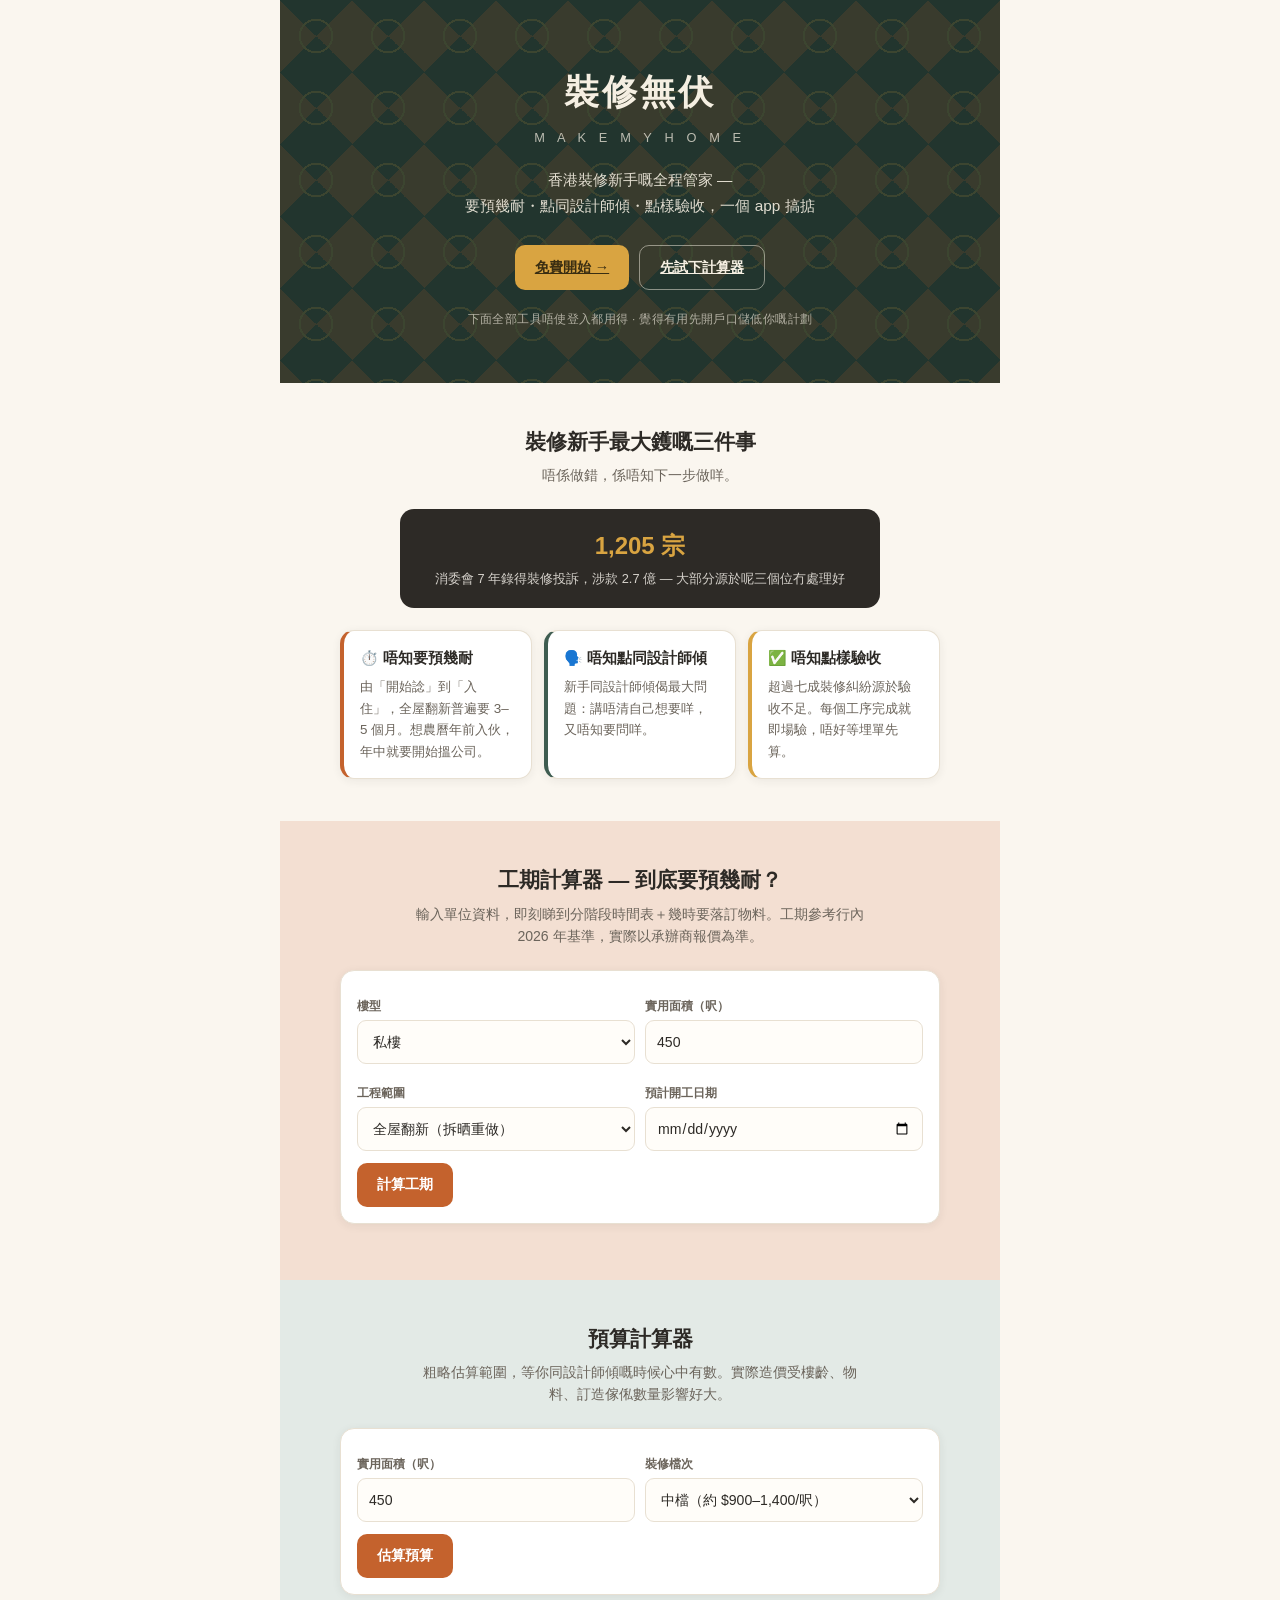
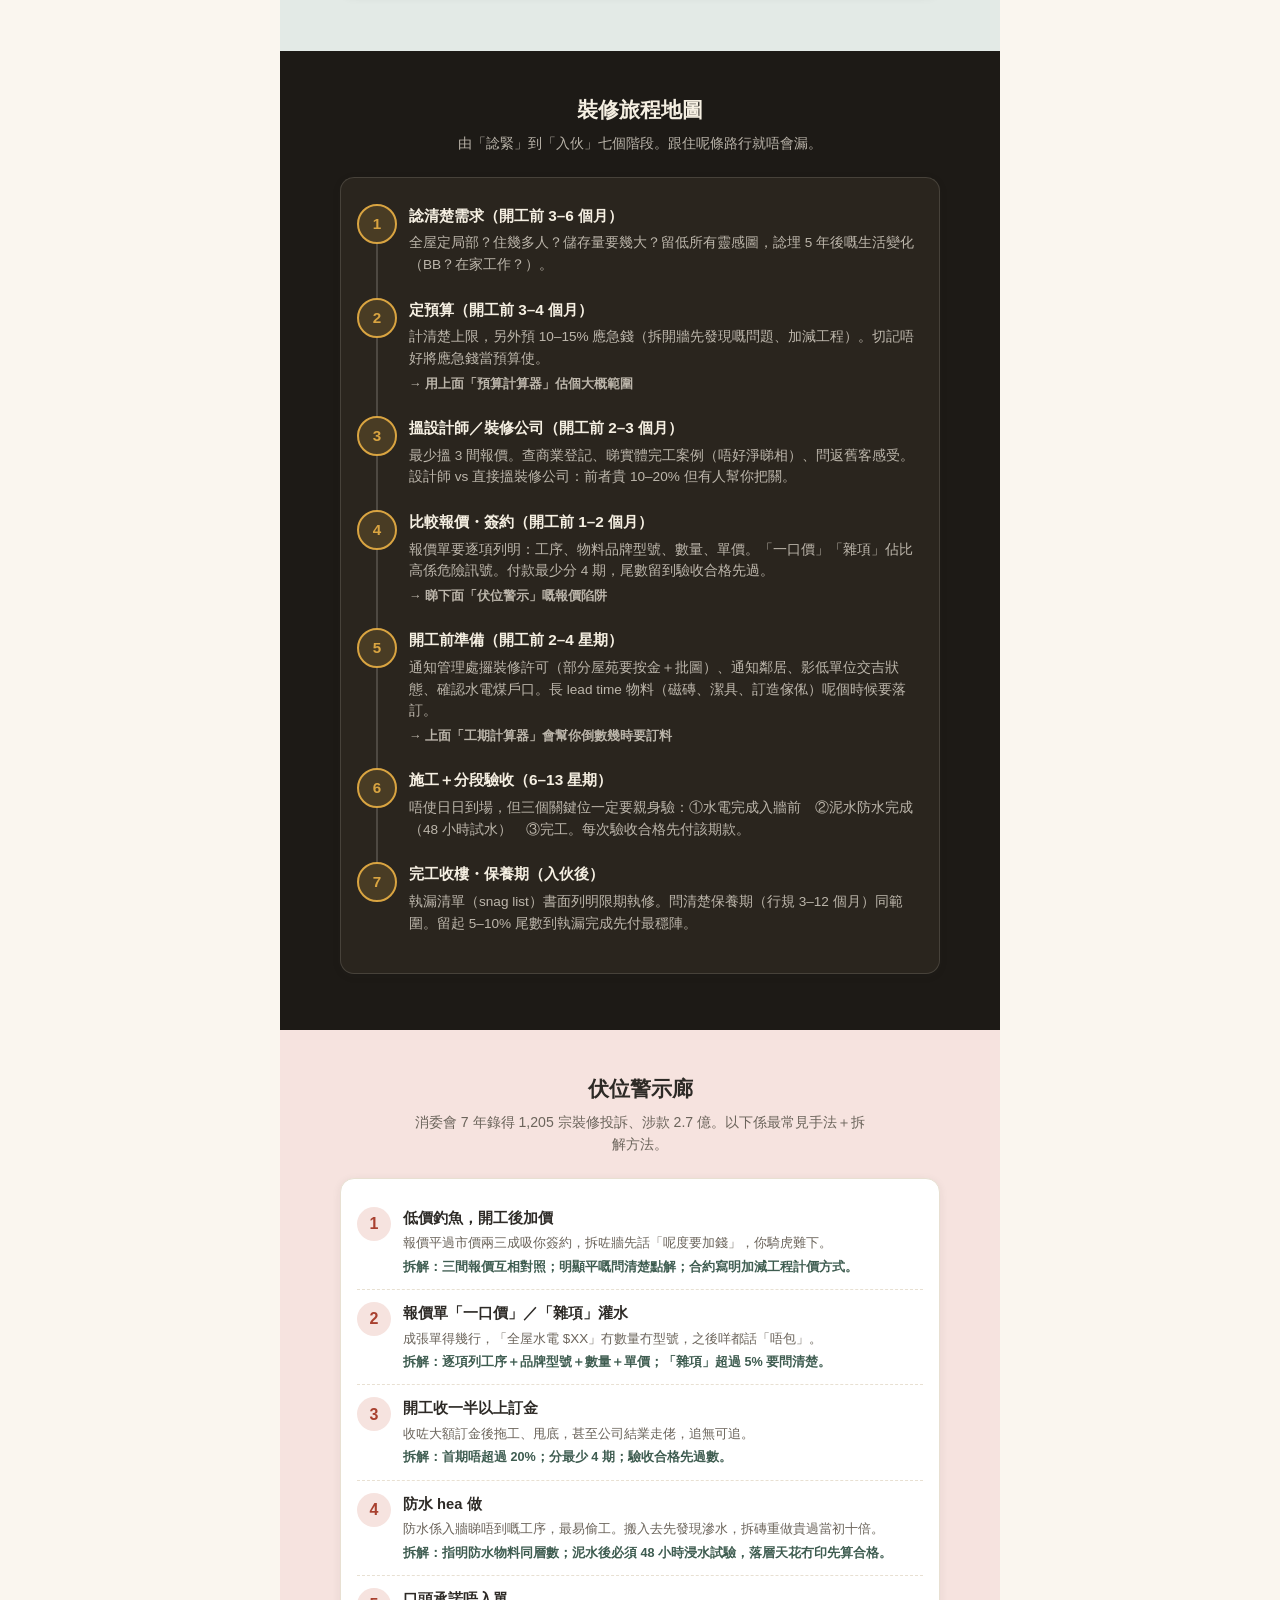
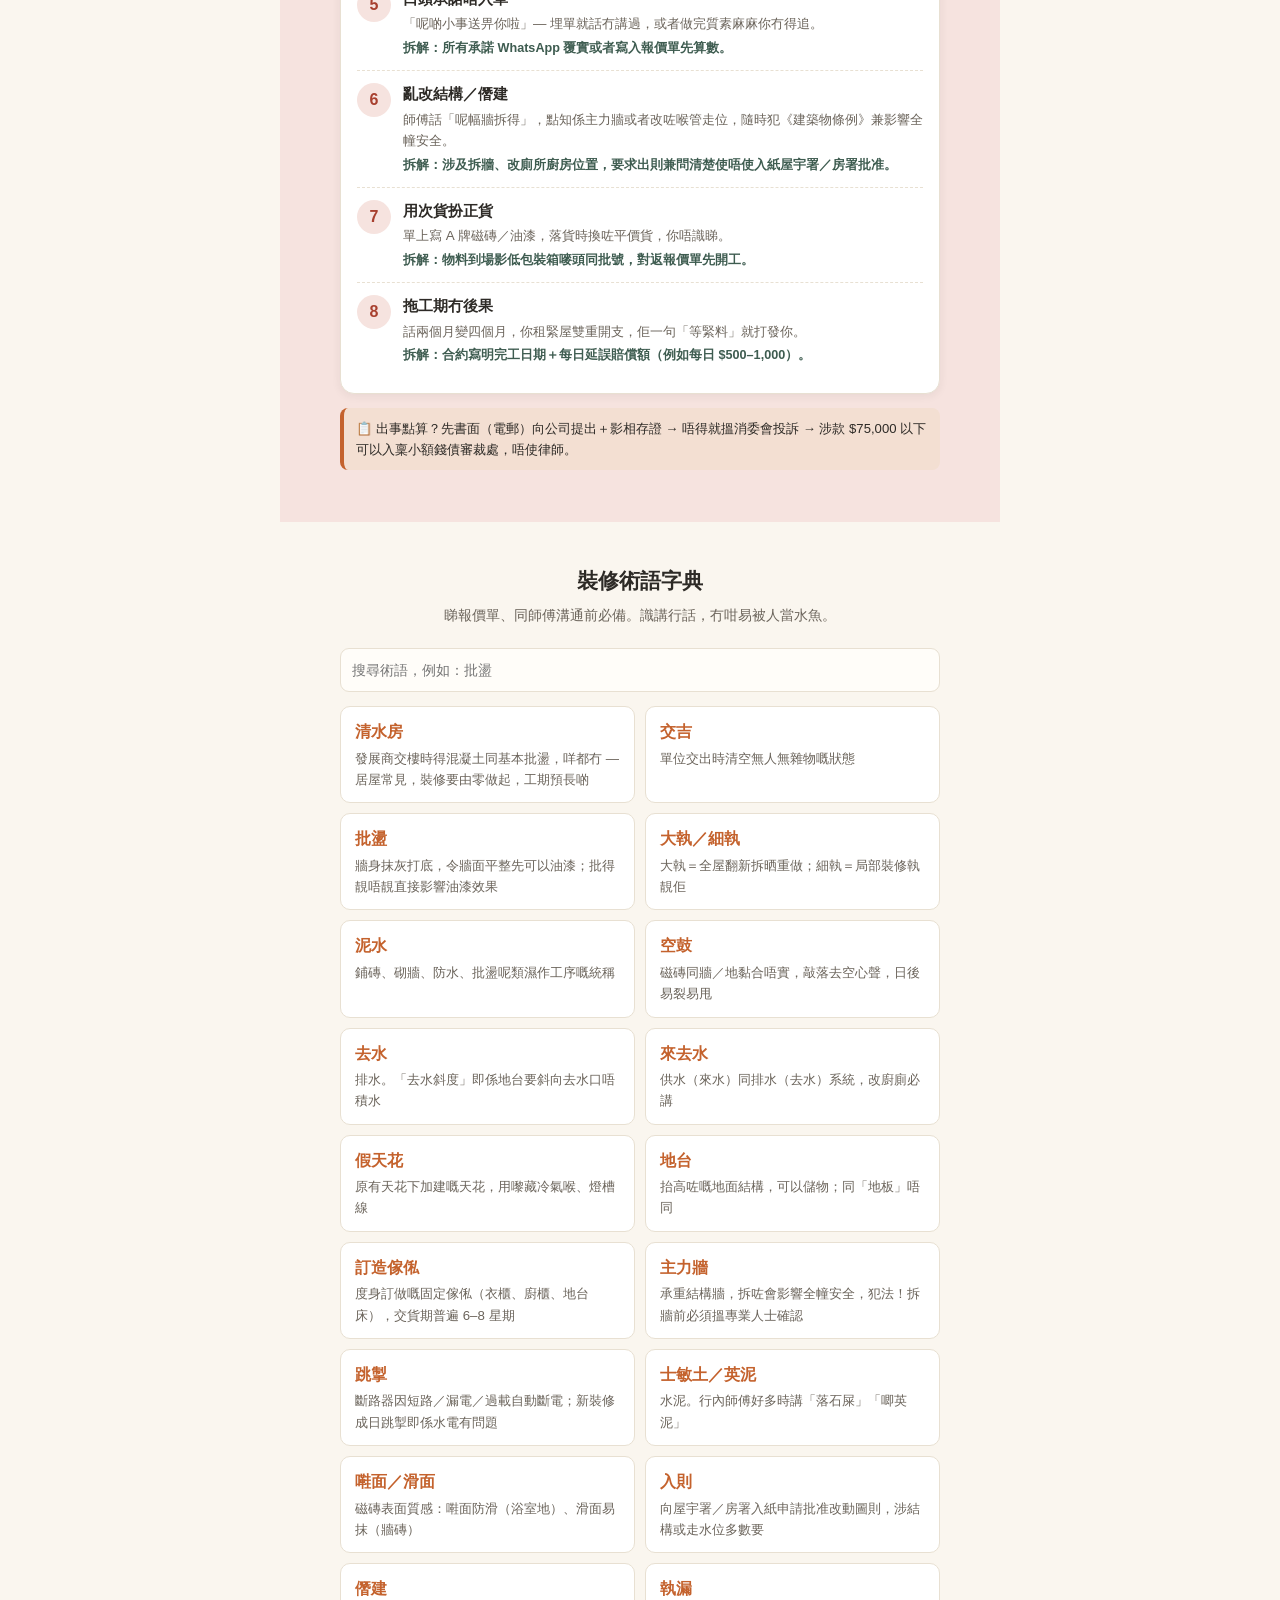
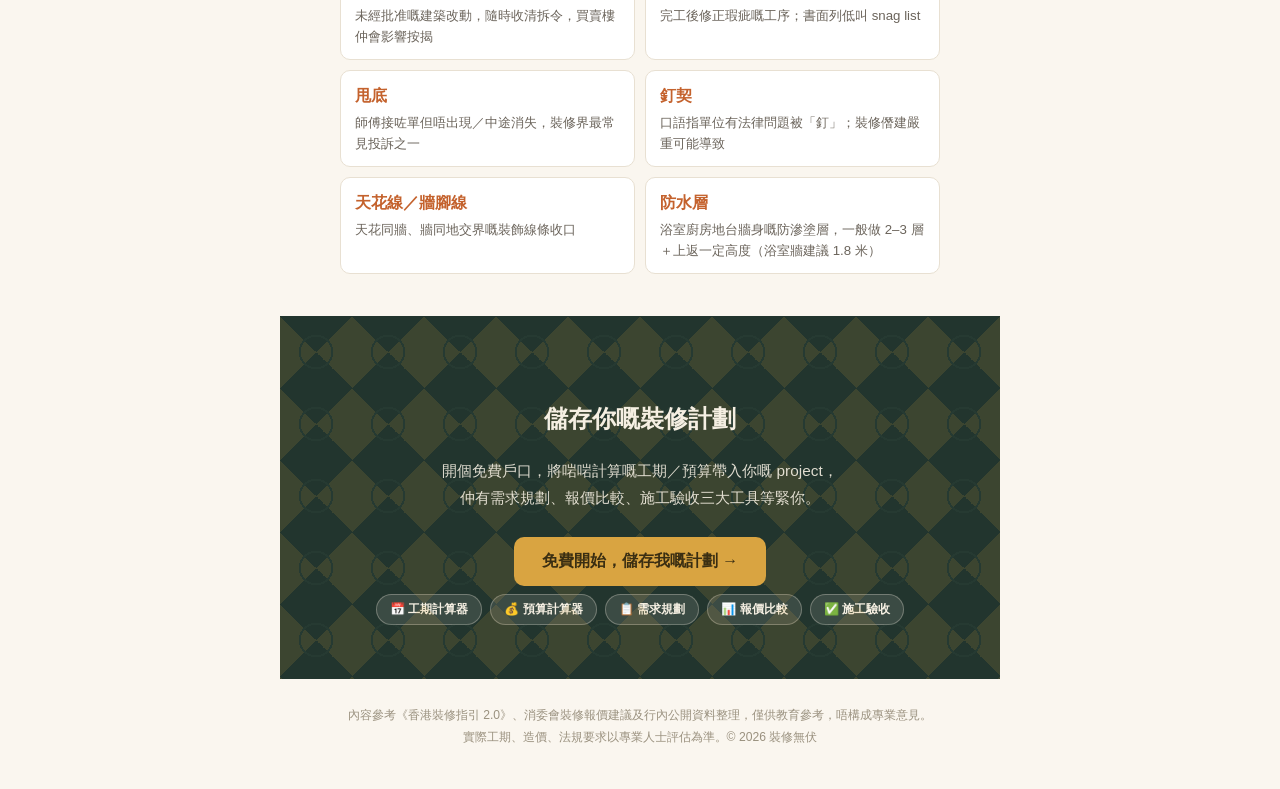
==== commit b63ed2d5: "[claude-code_2-1-293_agent@Ian-MacBook-Air-3] fix: 4 個細節（分頁掣斷行／提示字眼／預算格式／landing og 預覽圖）" ====
--- a/index.html
+++ b/index.html
@@ -6,6 +6,17 @@
 <title>裝修無伏 / MakeMyHome — 香港裝修新手嘅全程管家</title>
 <meta name="description" content="要預幾耐、點同設計師傾、點樣驗收 — 免費工期／預算計算器、裝修旅程地圖、伏位警示、術語字典，唔使登入都用得。">
 <link rel="icon" href="data:,">
+<link rel="canonical" href="https://make-my-home-xi.vercel.app/">
+<meta property="og:type" content="website">
+<meta property="og:locale" content="zh_HK">
+<meta property="og:url" content="https://make-my-home-xi.vercel.app/">
+<meta property="og:title" content="裝修無伏 MakeMyHome — 香港裝修新手嘅全程管家">
+<meta property="og:description" content="要預幾耐、點同設計師傾、點樣驗收。免費工期／預算計算器、報價比較、施工驗收，唔使登入都用得。">
+<meta property="og:image" content="https://make-my-home-xi.vercel.app/og.png">
+<meta property="og:image:width" content="1200">
+<meta property="og:image:height" content="630">
+<meta property="og:image:alt" content="裝修無伏 MakeMyHome — 香港裝修新手嘅全程管家">
+<meta name="twitter:card" content="summary_large_image">
 <link rel="stylesheet" href="css/shared.css">
 </head>
 <body>
@@ -246,6 +257,7 @@
 </main>
 
 <script src="js/content.js"></script>
+<script src="js/validate.js"></script>
 <script>
 /* ============================================================
    landing.html — 免登入靜態內容 + 兩個互動計算器。
@@ -269,7 +281,10 @@
 function fmtD(d) { return (d.getMonth() + 1) + '月' + d.getDate() + '日'; }
 document.getElementById('t-go').addEventListener('click', () => {
   const type = document.getElementById('t-type').value;
-  const size = +document.getElementById('t-size').value || 450;
+  const sizeEl = document.getElementById('t-size');
+  const sizeRes = readNumber(sizeEl, LIMITS.size, { required: true });
+  if (!sizeRes) { document.getElementById('t-result').style.display = 'none'; sizeEl.focus(); return; }  // 唔好留住上一次嘅結果
+  const size = sizeRes.value;
   const scope = document.getElementById('t-scope').value;
   const dateVal = document.getElementById('t-date').value;
   const f = scheduleFactor(type, size, scope);
@@ -324,10 +339,13 @@
 // ---------- 預算計算（照抄 index.html 邏輯；GRADES 係 landing 專屬，唔搬入 content.js）----------
 const GRADES = { basic: [600, 900], mid: [900, 1400], high: [1500, 2200] };
 document.getElementById('b-go').addEventListener('click', () => {
-  const size = +document.getElementById('b-size').value || 450;
+  const sizeEl = document.getElementById('b-size');
+  const sizeRes = readNumber(sizeEl, LIMITS.size, { required: true });
+  if (!sizeRes) { document.getElementById('b-result').style.display = 'none'; sizeEl.focus(); return; }
+  const size = sizeRes.value;
   const g = GRADES[document.getElementById('b-grade').value];
   const lo = size * g[0], hi = size * g[1];
-  const f = n => n >= 10000 ? '$' + (n / 10000).toFixed(0) + '萬' : '$' + n.toLocaleString();
+  const f = n => n >= 10000 ? '$' + Math.round(n / 10000).toLocaleString('en-US') + '萬' : '$' + n.toLocaleString();   // $9,000萬（唔係 $9000萬）
   document.getElementById('b-total').textContent = f(lo) + ' – ' + f(hi);
   document.getElementById('b-buffer').textContent = '（即約 ' + f(lo * 0.1) + ' – ' + f(hi * 0.15) + '）';
   // feed calcState — budget_cap uses the range midpoint, rounded to the nearest $1,000
@@ -338,6 +356,9 @@
   document.getElementById('b-result').scrollIntoView({ behavior: 'smooth' });
 });
 document.getElementById('b-save').addEventListener('click', saveToProject);
+
+// 改咗面積就即刻清走錯誤提示
+['t-size', 'b-size'].forEach(id => document.getElementById(id).addEventListener('input', e => clearFieldError(e.target)));
 
 document.getElementById('cta-save').addEventListener('click', saveToProject);
 
--- a/css/shared.css
+++ b/css/shared.css
@@ -60,15 +60,15 @@
   font-size:.88rem;background:#FFFDF9;color:var(--ink);
 }
 textarea{resize:vertical;min-height:70px}
-label.f{display:block;font-size:.78rem;color:var(--ink2);font-weight:700;margin:10px 0 3px}
+label.f,div.f{display:block;font-size:.78rem;color:var(--ink2);font-weight:700;margin:10px 0 3px}
 .grid2{display:grid;grid-template-columns:1fr 1fr;gap:10px}
 @media(max-width:480px){.grid2{grid-template-columns:1fr}}
 
 /* ---------- needs wizard ---------- */
 .roomtab{display:flex;gap:6px;overflow-x:auto;margin-bottom:12px;padding-bottom:2px}
-.roomtab span{flex:0 0 auto;border-radius:999px;padding:6px 14px;font-size:.82rem;background:#F1EADB;color:var(--ink2);cursor:pointer;white-space:nowrap}
-.roomtab span.on{background:var(--green);color:#FAF6EF;font-weight:700}
-.roomtab span.add{background:#fff;border:1.5px dashed var(--accent);color:var(--accent)}
+.roomtab span,.roomtab button{flex:0 0 auto;border-radius:999px;padding:6px 14px;font-size:.82rem;background:#F1EADB;color:var(--ink2);cursor:pointer;white-space:nowrap;border:none;font-family:inherit}
+.roomtab span.on,.roomtab button.on{background:var(--green);color:#FAF6EF;font-weight:700}
+.roomtab span.add,.roomtab button.add{background:#fff;border:1.5px dashed var(--accent);color:var(--accent)}
 .stepdots{display:flex;gap:5px;margin:10px 0}
 .stepdots i{width:22px;height:5px;border-radius:3px;background:var(--line);display:block}
 .stepdots i.on{background:var(--accent)}
@@ -77,15 +77,34 @@
 .counter button{width:30px;height:30px;border-radius:50%;border:1.5px solid var(--accent);background:#fff;color:var(--accent);font-size:1.05rem;cursor:pointer;flex:0 0 auto}
 .counter .hint{font-size:.74rem;color:var(--muted);flex:1 1 140px}
 .chiprow{display:flex;flex-wrap:wrap;gap:6px;margin:4px 0 8px}
-.chiprow label{display:flex;align-items:center;gap:4px;background:#F1EADB;border-radius:999px;padding:5px 12px;font-size:.78rem;color:var(--ink2);cursor:pointer}
+.chiprow label,.chiprow button.chipbtn{display:flex;align-items:center;gap:4px;background:#F1EADB;border-radius:999px;padding:5px 12px;font-size:.78rem;color:var(--ink2);cursor:pointer}
+.chiprow button.chipbtn{border:none;font-family:inherit;line-height:inherit}
 .chiprow input{width:auto}
-.chiprow span.on{color:var(--green);font-weight:700}
+.chiprow span.on,.chiprow .chipbtn.on{color:var(--green);font-weight:700}
 
 /* ---------- tables ---------- */
-.tbwrap{overflow-x:auto;-webkit-overflow-scrolling:touch}
+.tbwrap{
+  overflow-x:auto;-webkit-overflow-scrolling:touch;
+  /* 橫向捲動提示：左右兩邊仲有內容嗰邊顯示陰影（純 CSS，捲到盡頭陰影自動消失） */
+  background:
+    linear-gradient(to right,#fff 30%,rgba(255,255,255,0)) left center,
+    linear-gradient(to left,#fff 30%,rgba(255,255,255,0)) right center,
+    radial-gradient(farthest-side at 0 50%,rgba(45,42,38,.22),rgba(45,42,38,0)) left center,
+    radial-gradient(farthest-side at 100% 50%,rgba(45,42,38,.22),rgba(45,42,38,0)) right center;
+  background-repeat:no-repeat;background-color:#fff;
+  background-size:40px 100%,40px 100%,14px 100%,14px 100%;
+  background-attachment:local,local,scroll,scroll;
+}
 table.tb{width:100%;border-collapse:collapse;font-size:.8rem;margin-top:6px;min-width:340px}
 table.tb th{text-align:left;padding:7px 8px;background:var(--green-soft);color:var(--green);font-size:.74rem;white-space:nowrap}
 table.tb td{padding:7px 8px;border-bottom:1px dashed var(--line);vertical-align:top}
+/* 大類金額對比：公司名可以斷行，3 間公司剛好放得入 375px；4 間或以上先橫向捲動，
+   第一欄（泥水／水電…）固定喺左邊，捲動時仍然知道睇緊邊一行 */
+table.tb.cmp{min-width:0}
+table.tb.cmp th,table.tb.cmp td{min-width:76px}
+table.tb.cmp th{white-space:normal;line-height:1.25;vertical-align:bottom}
+table.tb.cmp th:first-child,table.tb.cmp td:first-child{min-width:52px;position:sticky;left:0;z-index:1}
+table.tb.cmp td:first-child{background:#fff}
 
 /* ---------- quotes ---------- */
 .qcard{border:1.5px solid var(--line);border-radius:12px;padding:14px;margin-bottom:10px;background:#FFFDF9}
@@ -124,7 +143,7 @@
 .contractscoperow select{padding:7px 8px;font-size:.77rem}
 .sectionlabel{font-size:.72rem;letter-spacing:.1em;color:var(--muted);font-weight:700;margin:18px 2px 8px}
 .contractdetails{margin-top:12px}
-.contractdetails summary{cursor:pointer;color:var(--green);font-size:.78rem;font-weight:700;padding:4px 0}
+.contractdetails summary{cursor:pointer;color:var(--green);font-size:.78rem;font-weight:700;padding:10px 0}
 .gapcenter{background:#FFFDF9;border:1px solid var(--line);border-radius:12px;padding:13px;margin-top:12px}
 .gapcenterhead h3{font-size:1rem;margin:3px 0}
 .gapcenterhead p{font-size:.77rem;color:var(--ink2);margin:0}
@@ -175,6 +194,7 @@
 .chk li:last-child{border-bottom:none}
 .chk li b{display:block}
 .chk li small{display:block;color:var(--ink2);font-size:.76rem;font-weight:400}
+.chk li label{flex:1;cursor:pointer}   /* 撳成行文字都可以剔（原本 li 已有 cursor:pointer，但冇做到） */
 .chk input{width:auto;margin-top:3px}
 
 /* ---------- delete-project confirm modal ---------- */
@@ -404,3 +424,32 @@
 .xhead b{color:var(--green)}
 .xitem{display:flex;justify-content:space-between;gap:8px;margin:6px 0 0 12px;padding-left:10px;border-left:2px solid #D9CFBB;font-size:.78rem;color:var(--ink2)}
 .xitem.muted{color:var(--muted)}
+
+/* 數值驗證（js/validate.js）：欄位下面嘅持久錯誤提示 */
+.field-err{color:var(--danger);font-size:.8rem;margin:4px 2px 0;line-height:1.4}
+.is-invalid{border-color:var(--danger)!important;background:var(--danger-soft)}
+.is-invalid:focus{outline-color:var(--danger);box-shadow:0 0 0 2px rgba(168,64,47,.25)}
+
+/* ===== 觸控目標（2026-10-12）：手指撳嘅位最少約 44px（Apple HIG／WCAG 2.5.5）=====
+   大部分直接加高；外觀要保持細嘅（頭像、logo、刪除相片 ×、連結）用透明 ::after 擴大點擊範圍，唔改版面。
+   膠囊掣（chips／房間分頁）40px：同排有 6px 空隙，避免撳錯隔籬。 */
+input[type=text],input[type=number],input[type=date],select{min-height:44px}
+.btn{min-height:44px;display:inline-flex;align-items:center;justify-content:center}
+.iconbtn{min-height:44px;min-width:44px;display:inline-flex;align-items:center;justify-content:center}
+.projrow select{min-height:44px}
+.counter button{width:44px;height:44px}
+.chiprow label,.chiprow button.chipbtn,.roomtab span,.roomtab button{min-height:40px;display:inline-flex;align-items:center}
+.flaglist{gap:0}
+.flaglist label{min-height:44px;align-items:center}
+.flaglist input{margin-top:0}
+.chk li{min-height:44px}
+summary{padding-block:10px}
+.avatar,.apphead .lg,.ph .rm,.stageresponsibility a{position:relative}
+.avatar::after{content:"";position:absolute;inset:-6px}
+.apphead .lg::after{content:"";position:absolute;inset:-10px 0}
+.ph .rm::after{content:"";position:absolute;inset:-13px}
+.stageresponsibility a::after{content:"";position:absolute;inset:-14px 0}
+.loginback{font-size:.82rem;color:var(--green);font-weight:600;display:inline-block;padding:12px 8px}
+[hidden]{display:none!important}
+/* 規劃頁三個分頁掣：窄屏唔斷行，橫向 padding 收窄 */
+.btn.sm.viewtab{white-space:nowrap;padding-left:8px;padding-right:8px}
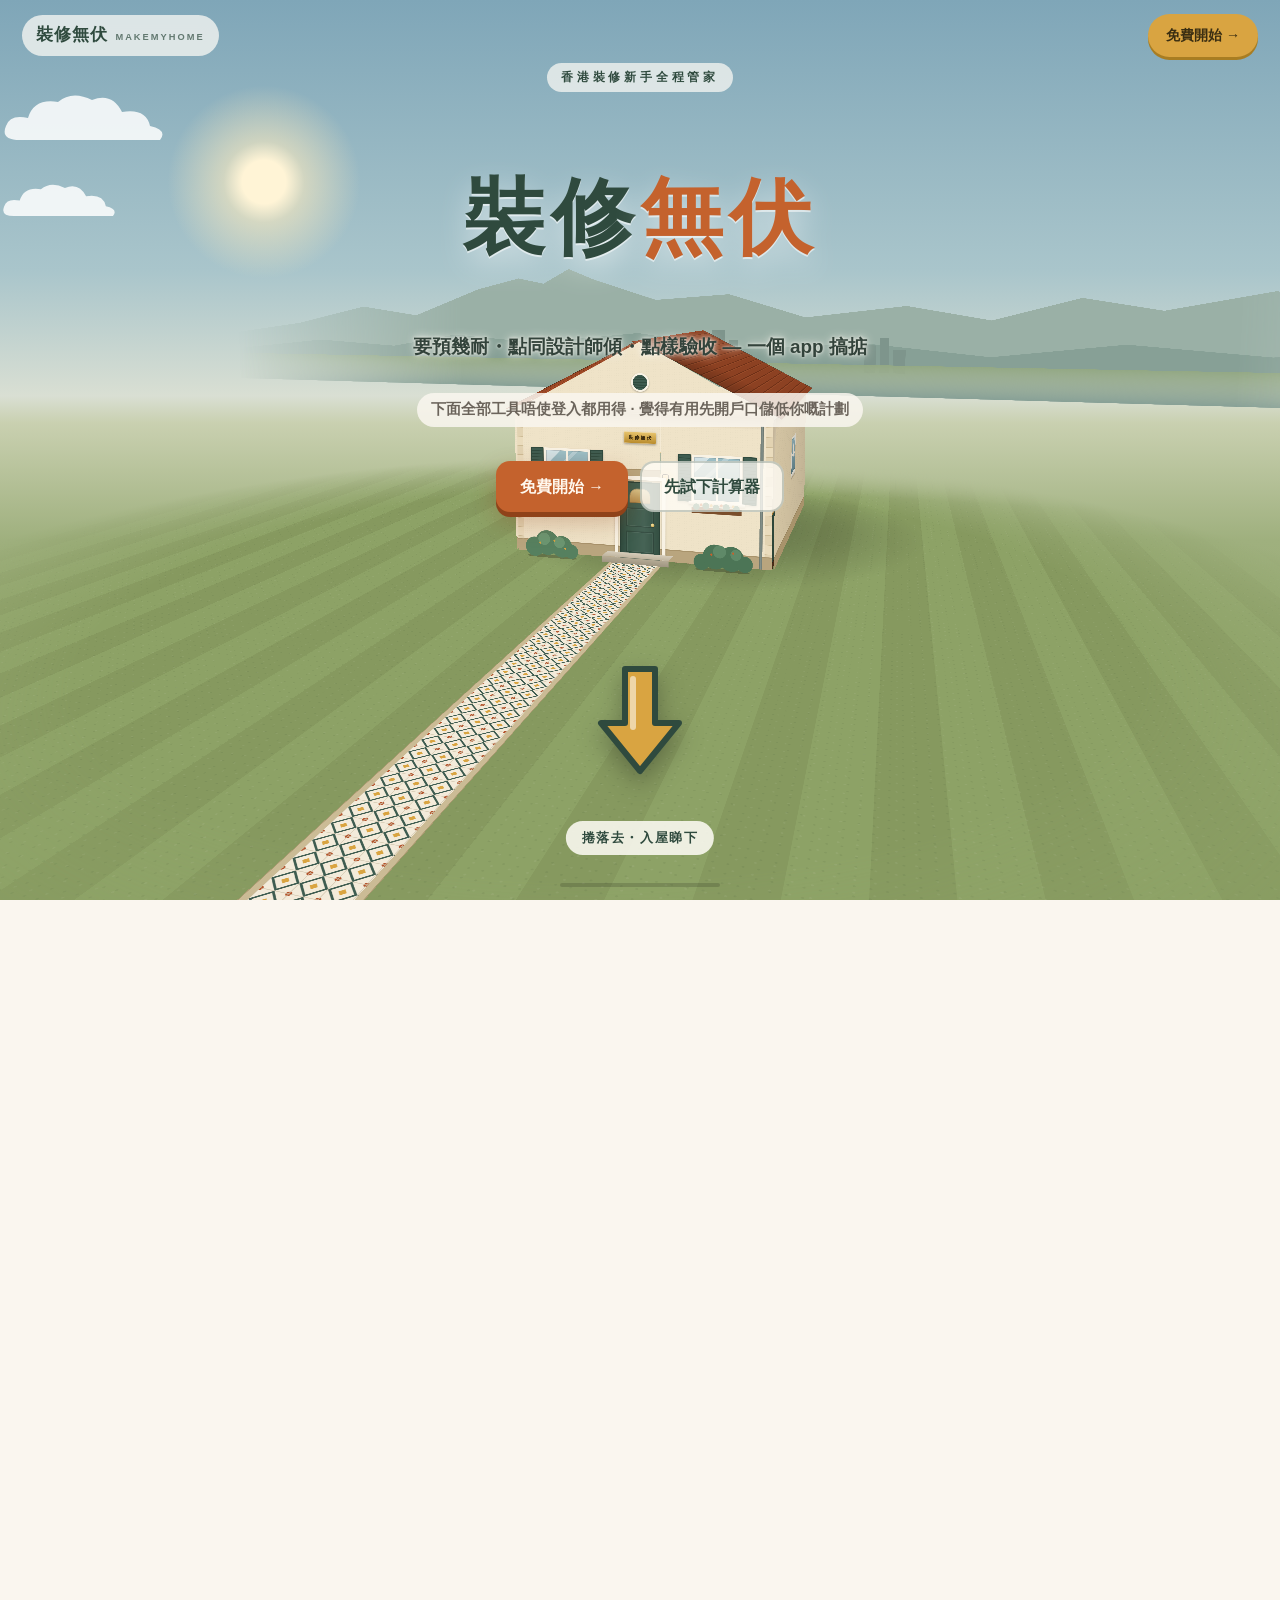
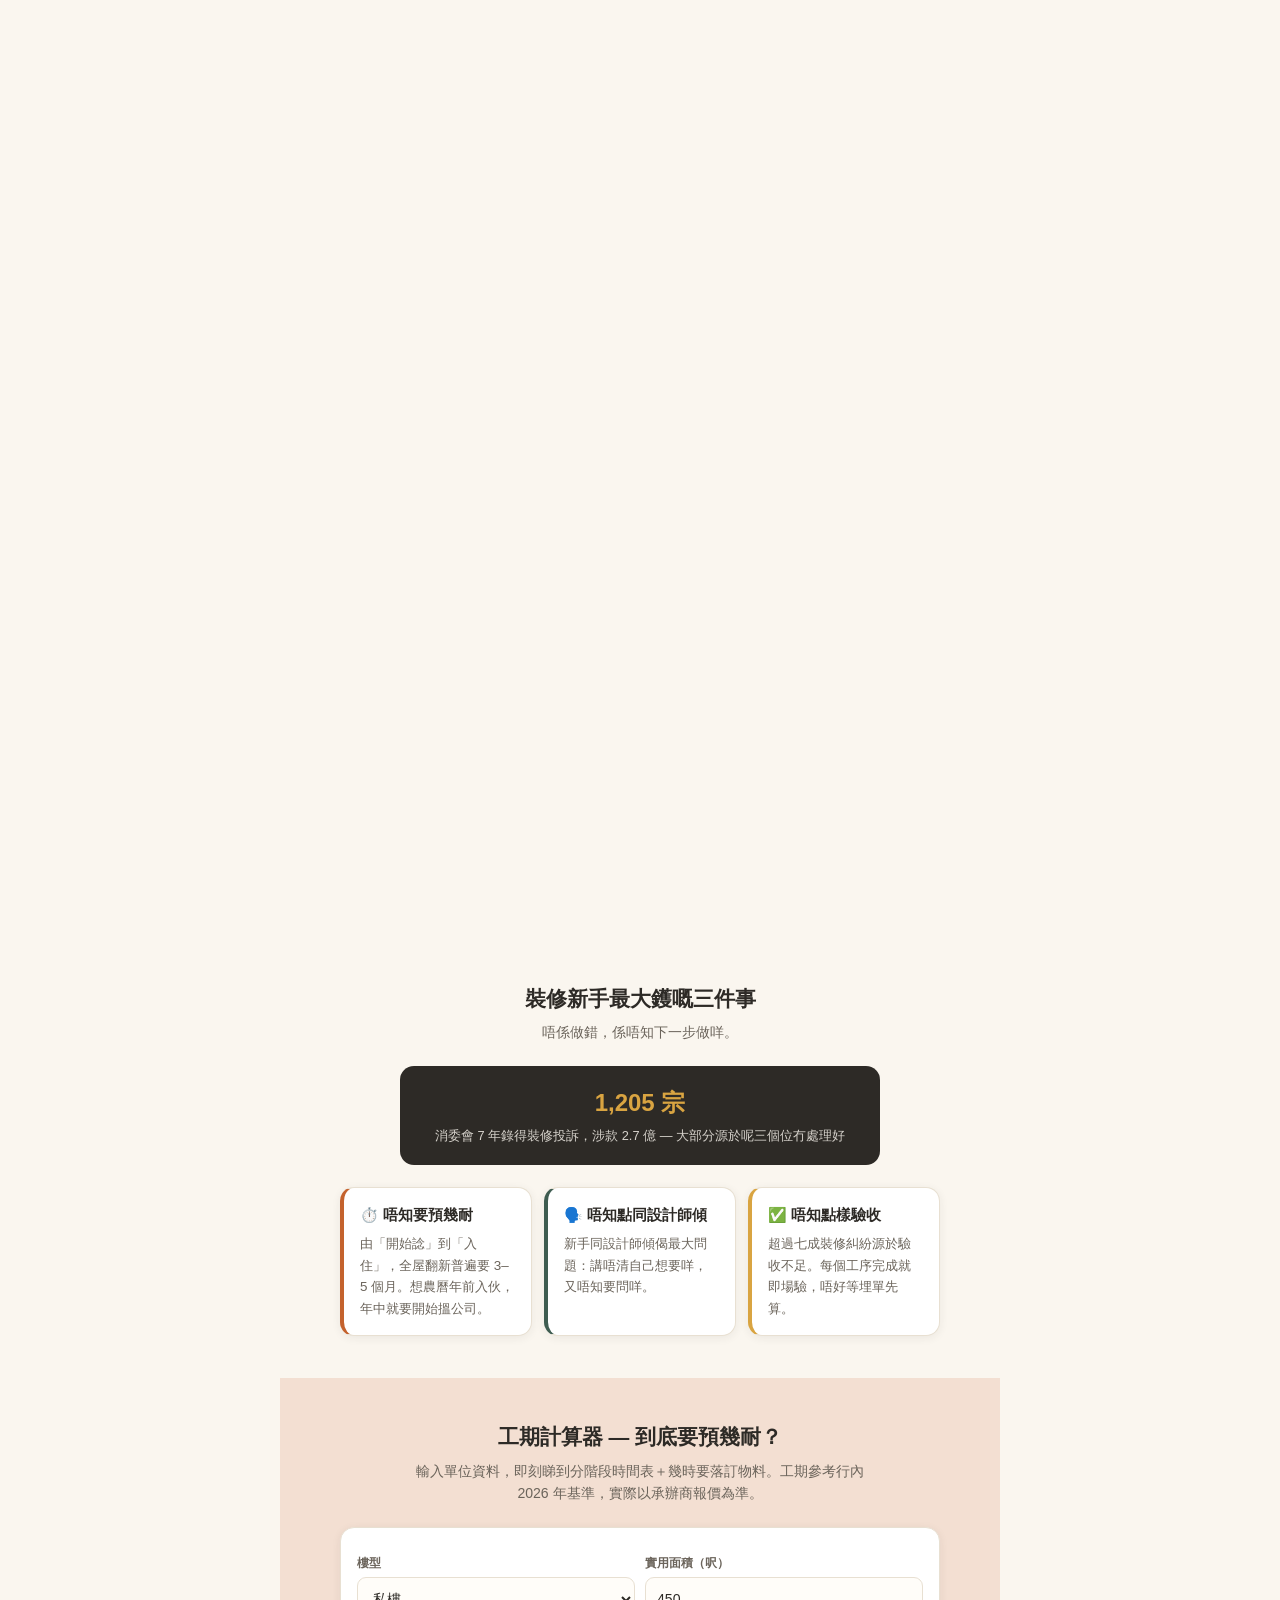
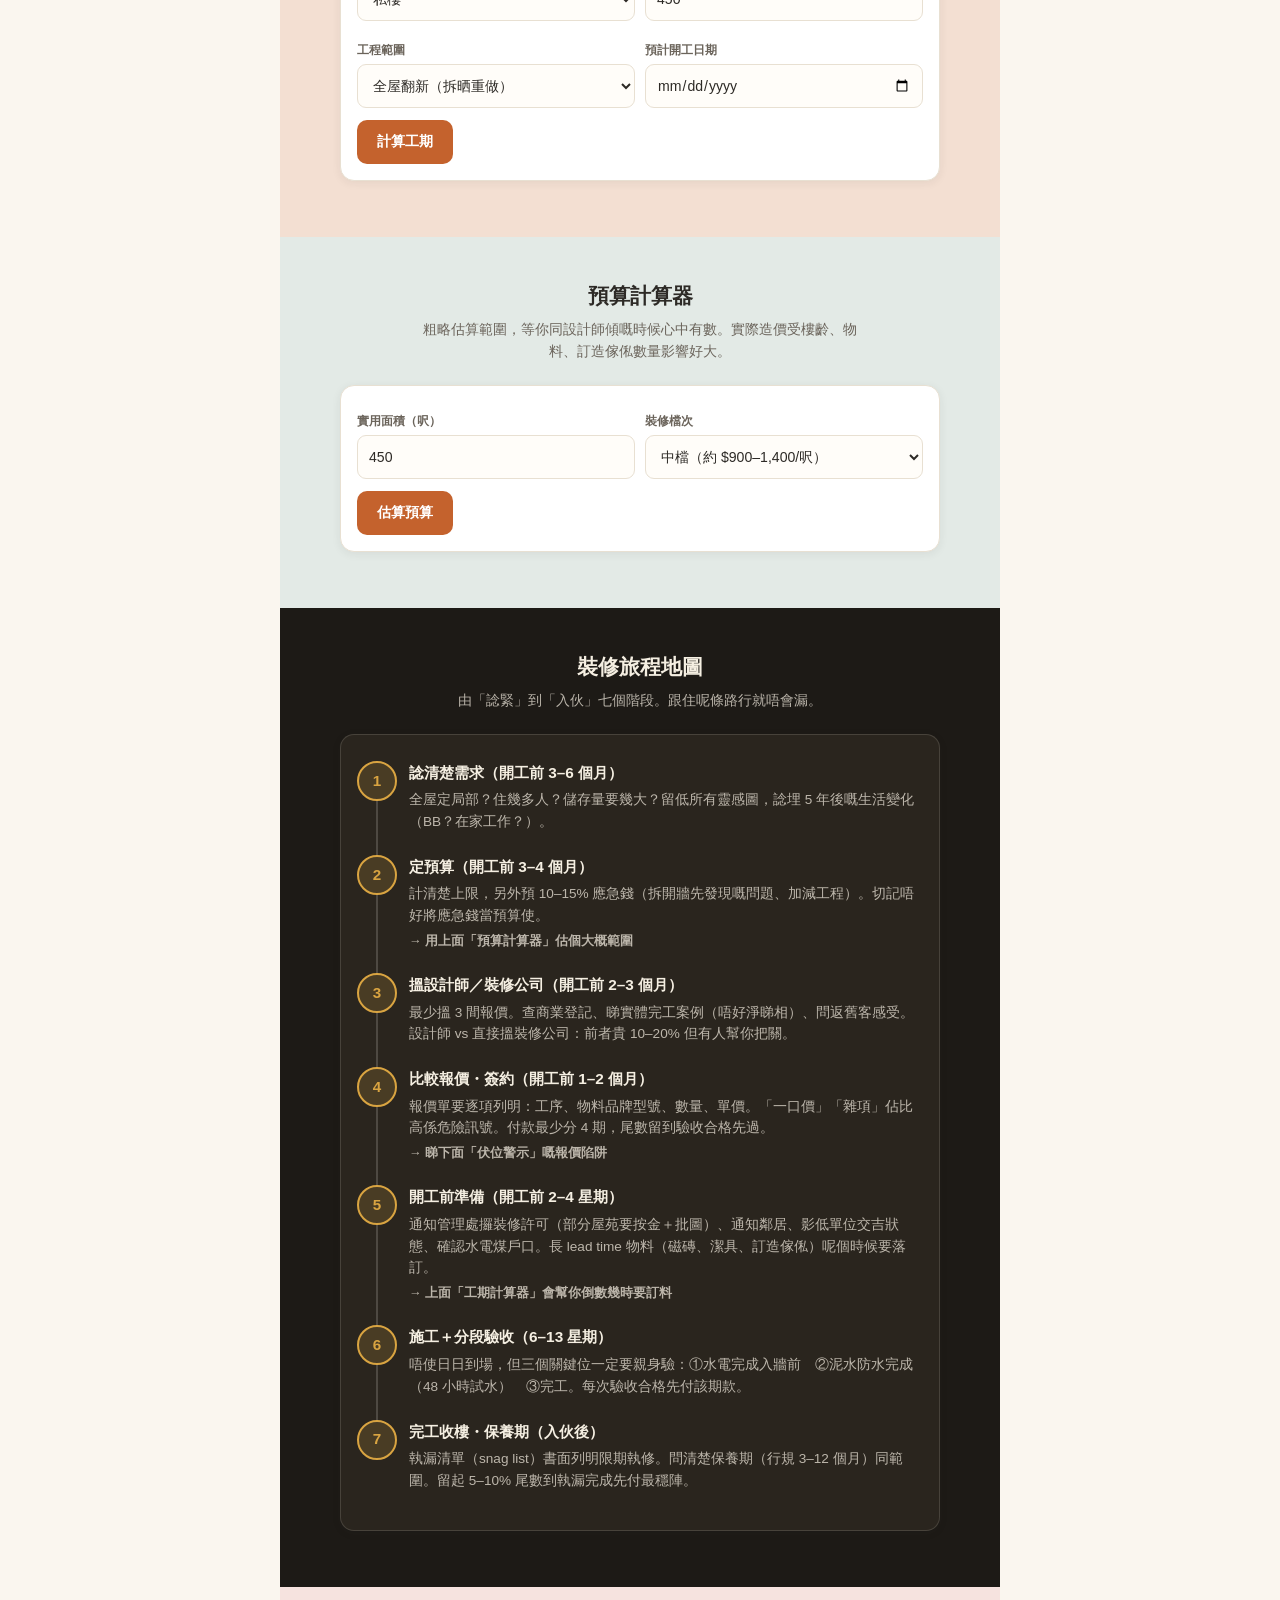
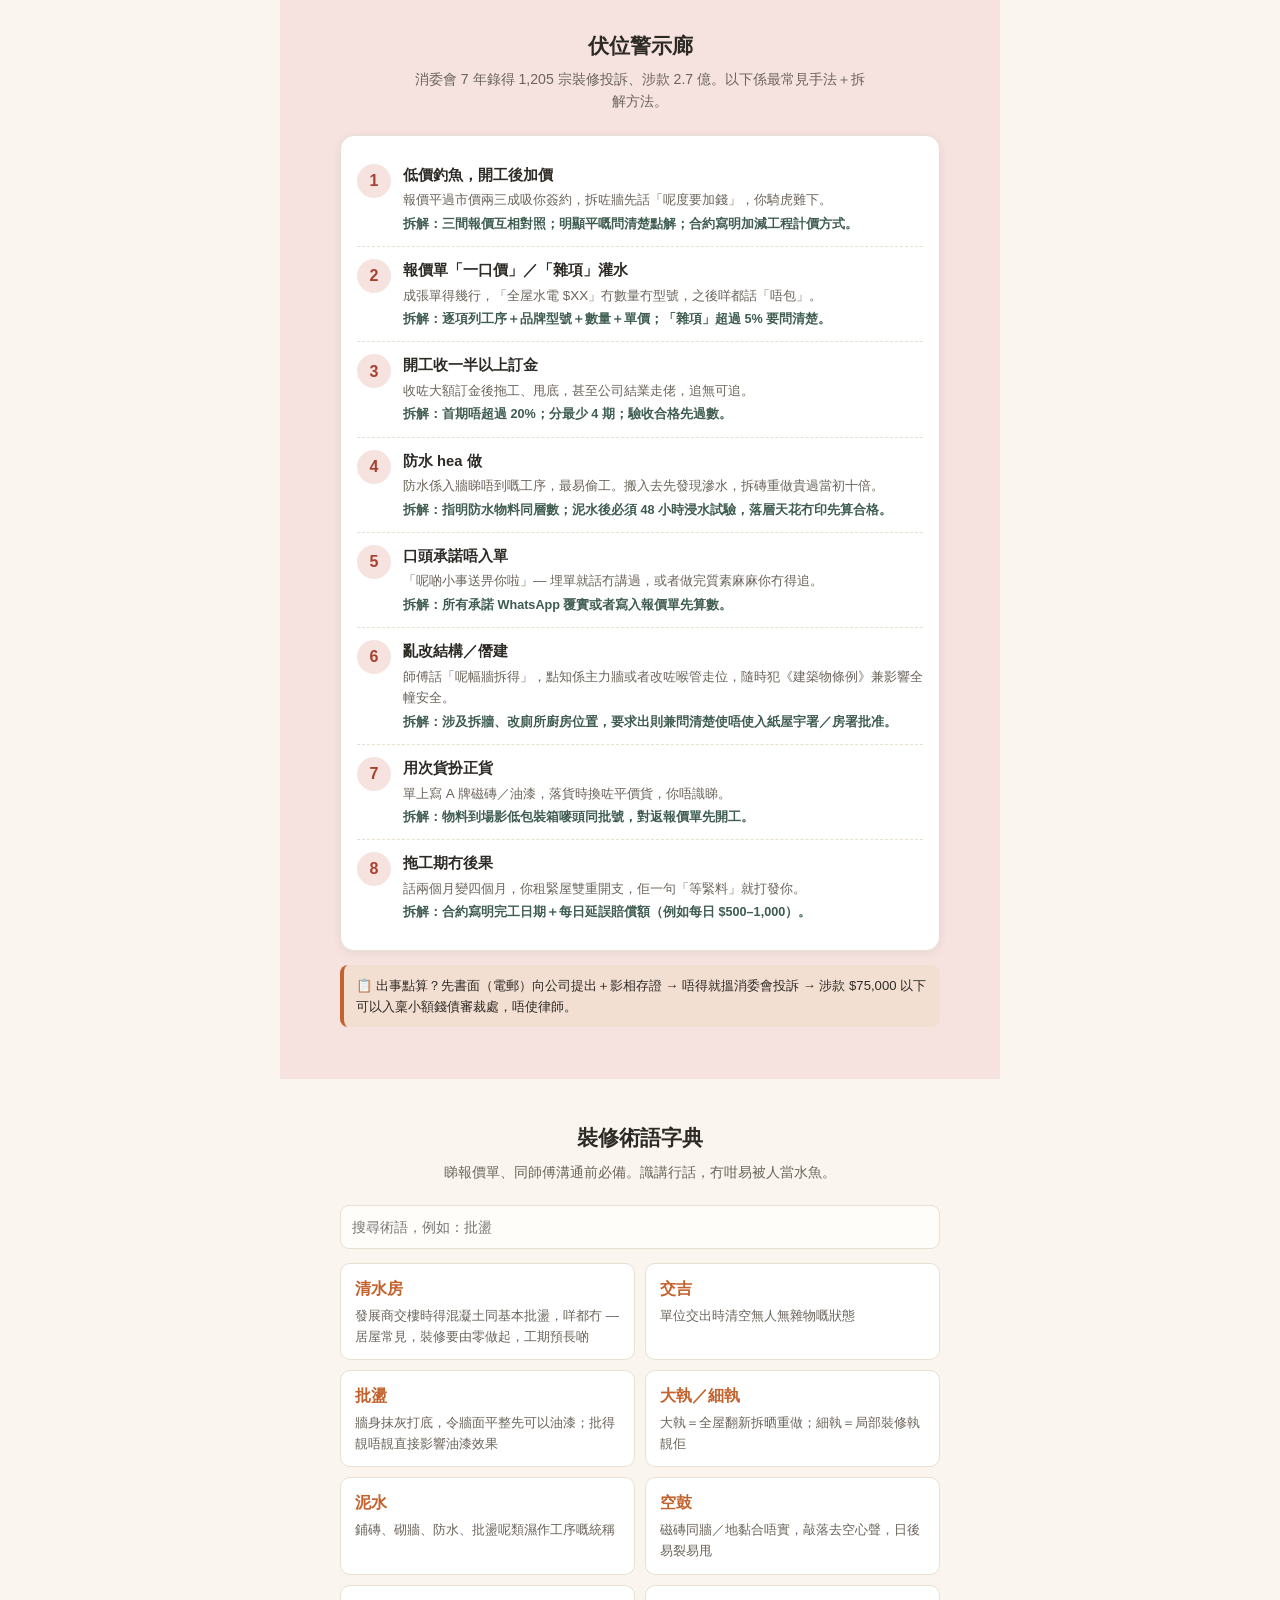
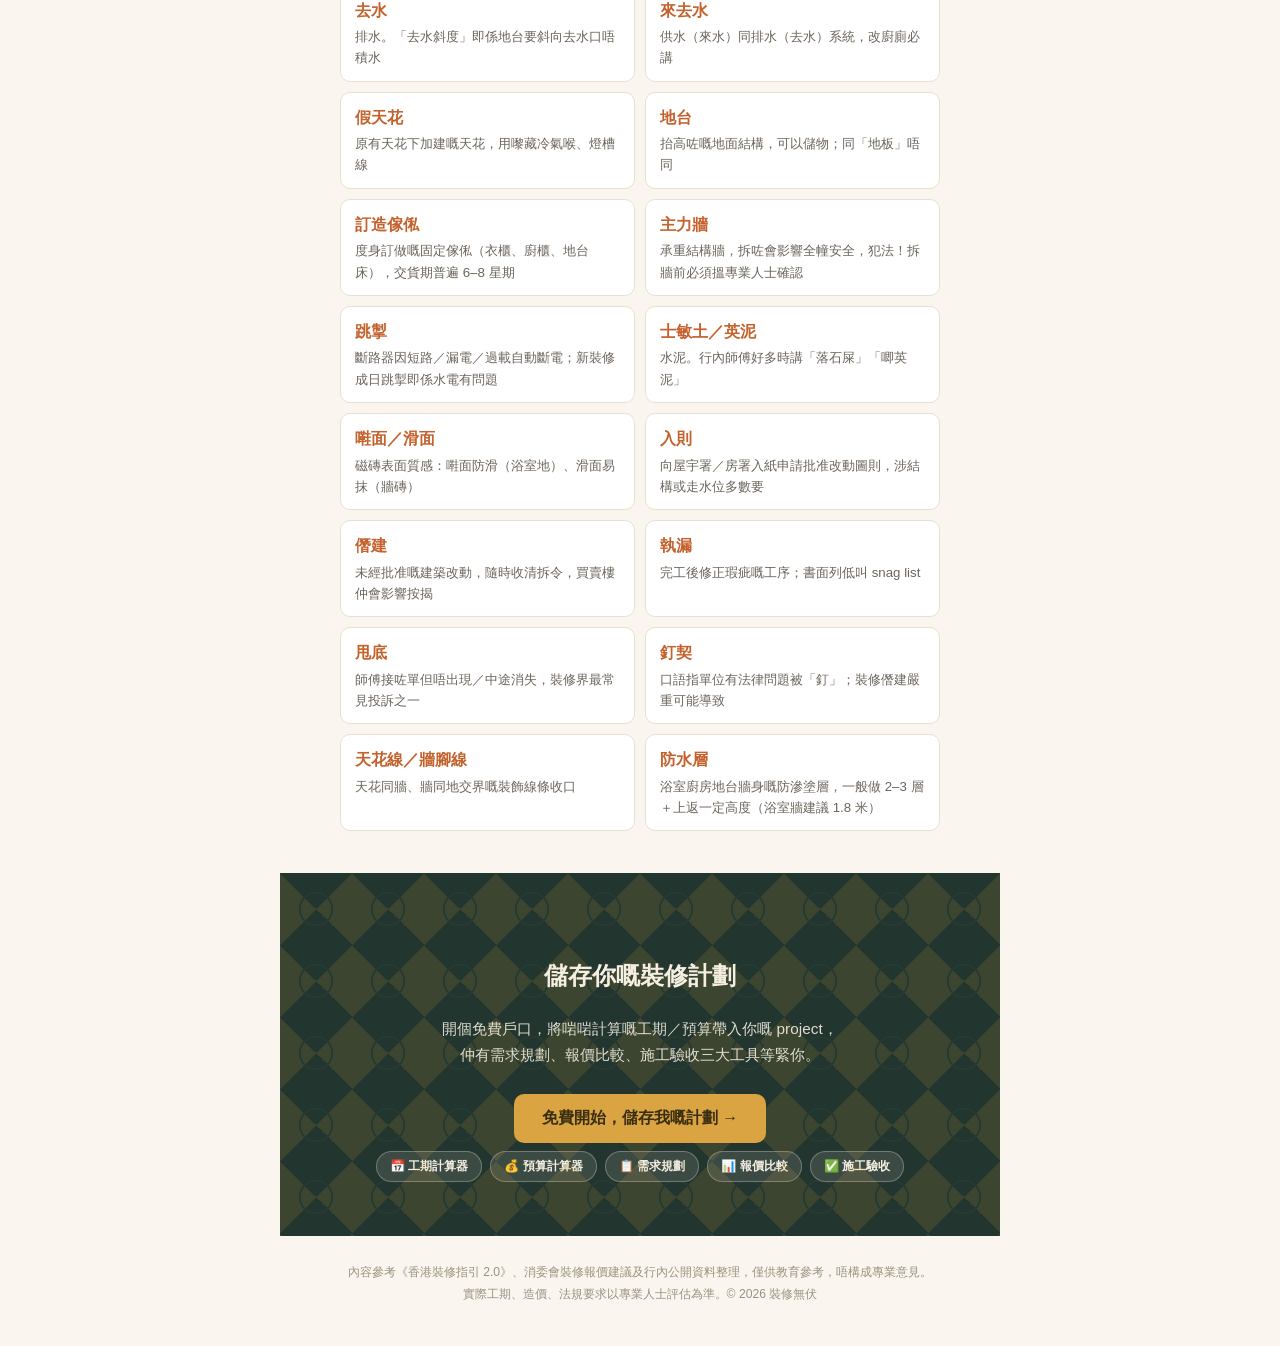
==== commit 848e4e2b: "[claude-code_2-1-295_agent@Ian-MacBook-Air-3] feat(landing): 首頁 hero 換成 3D 入屋開場（純 CSS 3D，捲動帶鏡頭由屋外入屋）" ====
--- a/index.html
+++ b/index.html
@@ -18,23 +18,150 @@
 <meta property="og:image:alt" content="裝修無伏 MakeMyHome — 香港裝修新手嘅全程管家">
 <meta name="twitter:card" content="summary_large_image">
 <link rel="stylesheet" href="css/shared.css">
+<link rel="stylesheet" href="css/landing3d.css">
 </head>
 <body>
 
+<!-- ================= 3D 入屋開場（取代原本 hero，2026-10-12）：放喺 main 外面，因為 .landpage 有 overflow-x:hidden＋max-width，會令 sticky 失效同收窄 ================= -->
+<section class="intro" id="h3d" aria-label="裝修無伏：3D 入屋開場">
+  <nav class="nav"><div class="brand">裝修無伏<small>MAKEMYHOME</small></div><a class="navgo" href="app.html">免費開始 →</a></nav>
+  <div class="stage" id="h3d-stage">
+    <div class="sun"></div>
+    <div class="cloud" style="top:10%;animation-delay:-20s"><svg width="170" height="60" viewBox="0 0 170 60"><path d="M20 50 Q0 50 6 36 Q10 24 28 28 Q34 8 58 12 Q72 0 92 10 Q112 2 122 22 Q146 18 150 36 Q168 40 160 50Z" fill="#fff"/></svg></div>
+    <div class="cloud" style="top:20%;animation-duration:120s;animation-delay:-75s"><svg width="120" height="44" viewBox="0 0 170 60"><path d="M20 50 Q0 50 6 36 Q10 24 28 28 Q34 8 58 12 Q72 0 92 10 Q112 2 122 22 Q146 18 150 36 Q168 40 160 50Z" fill="#fff"/></svg></div>
+
+    <div class="scaler" id="h3d-scaler">
+      <div class="world" id="h3d-world">
+
+        <!-- ===================== landscape ===================== -->
+        <div class="pl hills" data-out style="width:14000px;height:1500px;margin:-750px 0 0 -7000px;transform:translate3d(0,-470px,-6200px)">
+          <svg viewBox="0 0 1400 150" preserveAspectRatio="none">
+            <path d="M0 150 L0 92 L90 80 L180 60 L250 70 L330 40 L380 28 L410 34 L440 18 L470 30 L540 52 L620 46 L700 70 L800 58 L880 72 L960 50 L1030 62 L1120 44 L1200 66 L1300 58 L1400 76 L1400 150Z" fill="#9AB0A6"/>
+            <path d="M0 150 L0 112 L120 100 L220 106 L300 92 L400 100 L520 88 L640 104 L760 96 L880 108 L1000 94 L1120 104 L1240 98 L1400 110 L1400 150Z" fill="#87A096"/>
+            <g fill="#7E958C"><rect x="560" y="96" width="10" height="30"/><rect x="574" y="88" width="12" height="38"/><rect x="590" y="100" width="9" height="26"/><rect x="602" y="84" width="14" height="42"/><rect x="620" y="94" width="10" height="32"/><rect x="760" y="98" width="11" height="28"/><rect x="775" y="90" width="9" height="36"/><rect x="788" y="102" width="12" height="24"/></g>
+            <defs><linearGradient id="h3d-haze" x1="0" y1="0" x2="0" y2="1"><stop offset="0" stop-color="#93A884"/><stop offset="1" stop-color="#C9D0B0" stop-opacity="0"/></linearGradient></defs><rect x="0" y="118" width="1400" height="32" fill="url(#h3d-haze)"/>
+          </svg>
+        </div>
+        <div class="pl lawn" data-out style="width:5200px;height:5200px;margin:-2600px 0 0 -2600px;transform:translate3d(0,280px,300px) rotateX(90deg)"></div>
+        <div class="pl groundshadow" data-out style="width:1700px;height:1700px;margin:-850px 0 0 -850px;transform:translate3d(260px,279.5px,-480px) rotateX(90deg)"></div>
+        <div class="pl path" data-out style="width:170px;height:2600px;margin:-1300px 0 0 -85px;transform:translate3d(0,279px,1360px) rotateX(90deg)"></div>
+
+        <!-- ===================== house exterior ===================== -->
+        <!-- facade (z=0) in three pieces around the doorway -->
+        <div class="pl stucco" data-out style="width:420px;height:560px;margin:-280px 0 0 -210px;transform:translate3d(-290px,0,0)">
+          <div class="quoin" style="left:0"></div>
+          <div class="shutter" style="left:58px;top:146px;height:178px"></div><div class="shutter" style="left:302px;top:146px;height:178px"></div>
+          <div class="win" style="left:112px;top:146px;width:188px;height:178px"></div>
+          <div class="sill" style="left:100px;top:322px;width:212px"></div>
+          <div class="flowerbox" style="left:112px;top:332px;width:188px"><svg viewBox="0 0 188 34"><rect x="0" y="10" width="188" height="24" rx="3" fill="#7A4E2C"/><g fill="#4E7A5E"><circle cx="18" cy="10" r="12"/><circle cx="50" cy="6" r="13"/><circle cx="90" cy="9" r="12"/><circle cx="128" cy="5" r="13"/><circle cx="166" cy="9" r="12"/></g><g fill="#D9A441"><circle cx="30" cy="2" r="5"/><circle cx="108" cy="0" r="5"/><circle cx="150" cy="3" r="5"/></g><g fill="#C4622D"><circle cx="70" cy="1" r="5"/><circle cx="176" cy="0" r="4"/></g></svg></div>
+        </div>
+        <div class="pl stucco" data-out style="width:420px;height:560px;margin:-280px 0 0 -210px;transform:translate3d(290px,0,0)">
+          <div class="quoin" style="right:0"></div>
+          <div class="pipe" style="right:34px"></div>
+          <div class="shutter" style="left:66px;top:146px;height:178px"></div><div class="shutter" style="left:310px;top:146px;height:178px"></div>
+          <div class="win" style="left:120px;top:146px;width:188px;height:178px"></div>
+          <div class="sill" style="left:108px;top:322px;width:212px"></div>
+          <div class="flowerbox" style="left:120px;top:332px;width:188px"><svg viewBox="0 0 188 34"><rect x="0" y="10" width="188" height="24" rx="3" fill="#7A4E2C"/><g fill="#4E7A5E"><circle cx="18" cy="9" r="12"/><circle cx="54" cy="5" r="13"/><circle cx="92" cy="9" r="12"/><circle cx="130" cy="6" r="13"/><circle cx="168" cy="9" r="12"/></g><g fill="#C4622D"><circle cx="36" cy="1" r="5"/><circle cx="112" cy="0" r="5"/></g><g fill="#D9A441"><circle cx="74" cy="2" r="5"/><circle cx="156" cy="1" r="5"/></g></svg></div>
+          <div class="sconce" style="left:6px;top:226px"><i></i></div>
+        </div>
+        <div class="pl stucco" data-out style="width:160px;height:260px;margin:-130px 0 0 -80px;transform:translate3d(0,-150px,0)">
+          <div class="plaque" style="top:70px">裝修無伏</div>
+        </div>
+        <!-- gable + attic vent -->
+        <div class="pl gable" data-out style="width:1000px;height:270px;margin:-135px 0 0 -500px;transform:translate3d(0,-415px,0)"><div class="vent"></div></div>
+        <!-- door reveal (wall thickness), frame and step -->
+        <div class="pl jamb" data-out style="width:22px;height:300px;margin:-150px 0 0 -11px;transform:translate3d(-80px,130px,-11px) rotateY(90deg)"></div>
+        <div class="pl jamb" data-out style="width:22px;height:300px;margin:-150px 0 0 -11px;transform:translate3d(80px,130px,-11px) rotateY(90deg)"></div>
+        <div class="pl jamb" data-out style="width:160px;height:22px;margin:-11px 0 0 -80px;transform:translate3d(0,-20px,-11px) rotateX(90deg)"></div>
+        <div class="pl frame" data-out style="width:200px;height:322px;margin:-161px 0 0 -100px;transform:translate3d(0,120px,1px)"></div>
+        <div class="pl stone" data-out style="width:260px;height:70px;margin:-35px 0 0 -130px;transform:translate3d(0,256px,35px) rotateX(90deg)"></div>
+        <div class="pl stone front" data-out style="width:260px;height:24px;margin:-12px 0 0 -130px;transform:translate3d(0,268px,70px)"></div>
+        <!-- exterior side walls (separate from the room so the outside never shows interior paint) -->
+        <div class="pl stucco" data-out style="width:1100px;height:560px;margin:-280px 0 0 -550px;transform:translate3d(-508px,0,-550px) rotateY(90deg)">
+          <div class="win" style="left:420px;top:150px;width:150px;height:160px"></div><div class="sill" style="left:410px;top:308px;width:170px"></div>
+        </div>
+        <div class="pl stucco shade" data-out style="width:1100px;height:560px;margin:-280px 0 0 -550px;transform:translate3d(508px,0,-550px) rotateY(-90deg)">
+          <div class="win" style="left:430px;top:150px;width:150px;height:160px;filter:brightness(.85)"></div><div class="sill" style="left:420px;top:308px;width:170px;filter:brightness(.85)"></div>
+        </div>
+        <!-- pitched roof: two slopes (27°) with overhang + ridge cap -->
+        <div class="pl roof" data-out style="width:600px;height:1190px;margin:-595px 0 0 -300px;transform:translate3d(-268px,-418px,-550px) rotateZ(-27deg) rotateX(90deg)"></div>
+        <div class="pl roof shade" data-out style="width:600px;height:1190px;margin:-595px 0 0 -300px;transform:translate3d(268px,-418px,-550px) rotateZ(27deg) rotateX(90deg)"></div>
+        <div class="pl ridge" data-out style="width:34px;height:1200px;margin:-600px 0 0 -17px;transform:translate3d(0,-552px,-550px) rotateX(90deg)"></div>
+        <!-- door, hinged on its left edge -->
+        <div class="pl door" id="h3d-door" data-out style="width:160px;height:300px;margin:-150px 0 0 -80px;transform-origin:0 50%;transform:translate3d(0,130px,0)">
+          <div class="glass"></div><div class="panel" style="top:96px;height:74px"></div><div class="panel" style="top:186px;height:84px"></div><div class="knob"></div>
+        </div>
+        <!-- shrubs -->
+        <div class="pl bush" data-out style="width:220px;height:120px;margin:-120px 0 0 -110px;transform:translate3d(-330px,280px,70px)"><svg viewBox="0 0 220 120"><ellipse cx="110" cy="116" rx="100" ry="8" fill="rgba(30,36,20,.3)"/><g fill="#56805F"><circle cx="40" cy="80" r="38"/><circle cx="90" cy="62" r="48"/><circle cx="150" cy="74" r="42"/><circle cx="188" cy="90" r="28"/></g><g fill="#6B9671"><circle cx="78" cy="48" r="24"/><circle cx="140" cy="58" r="22"/></g><g fill="#D9A441"><circle cx="62" cy="64" r="4"/><circle cx="120" cy="52" r="4"/><circle cx="164" cy="80" r="4"/></g></svg></div>
+        <div class="pl bush" data-out style="width:220px;height:120px;margin:-120px 0 0 -110px;transform:translate3d(330px,280px,70px)"><svg viewBox="0 0 220 120"><ellipse cx="110" cy="116" rx="100" ry="8" fill="rgba(30,36,20,.3)"/><g fill="#4C7556"><circle cx="34" cy="88" r="30"/><circle cx="84" cy="66" r="46"/><circle cx="144" cy="70" r="46"/><circle cx="192" cy="86" r="30"/></g><g fill="#5F8968"><circle cx="100" cy="46" r="24"/><circle cx="160" cy="54" r="20"/></g><g fill="#C4622D"><circle cx="70" cy="58" r="4"/><circle cx="150" cy="48" r="4"/></g></svg></div>
+
+        <!-- ===================== interior (1000 × 560 × 1100) ===================== -->
+        <div class="pl floor" style="width:1000px;height:1100px;margin:-550px 0 0 -500px;transform:translate3d(0,280px,-550px) rotateX(90deg)"></div>
+        <div class="pl ceil" style="width:1000px;height:1100px;margin:-550px 0 0 -500px;transform:translate3d(0,-280px,-550px) rotateX(-90deg)">
+          <div class="lamp" id="h3d-lamp" style="top:760px;transform:rotateX(90deg);transform-origin:top"><i></i><b></b></div>
+        </div>
+        <div class="pl wall" style="width:1000px;height:560px;margin:-280px 0 0 -500px;transform:translate3d(0,0,-1100px)">
+          <div class="fresh"></div><div class="tape" style="left:57%"></div><div class="wallglow"></div><div class="bwin"></div>
+        </div>
+        <div class="pl wall side" style="width:1100px;height:560px;margin:-280px 0 0 -550px;transform:translate3d(-500px,0,-550px) rotateY(90deg)"></div>
+        <div class="pl wall side" style="width:1100px;height:560px;margin:-280px 0 0 -550px;transform:translate3d(500px,0,-550px) rotateY(-90deg)"></div>
+        <!-- light from the window on the floor, drop cloth, contact shadows -->
+        <div class="pl lightpatch" data-in style="width:520px;height:560px;margin:-280px 0 0 -260px;transform:translate3d(90px,279.4px,-820px) rotateX(90deg)"></div>
+        <div class="pl dropcloth" data-in style="width:560px;height:400px;margin:-200px 0 0 -280px;transform:translate3d(250px,279px,-860px) rotateX(90deg)"></div>
+        <div class="pl contact" data-in style="width:360px;height:110px;margin:-55px 0 0 -180px;transform:translate3d(-250px,278.8px,-890px) rotateX(90deg)"></div>
+        <div class="pl contact" data-in style="width:200px;height:200px;margin:-100px 0 0 -100px;transform:translate3d(285px,278.6px,-900px) rotateX(90deg)"></div>
+
+        <!-- sofa under a dust sheet -->
+        <div class="pl bill" data-in style="width:320px;height:170px;margin:-170px 0 0 -160px;transform:translate3d(-250px,280px,-900px)">
+          <svg viewBox="0 0 320 170"><path d="M14 72 Q10 44 40 40 L280 40 Q310 44 306 72 L314 150 Q300 162 290 158 L30 158 Q18 162 6 150Z" fill="#ECE8DF"/><path d="M40 40 Q60 18 160 16 Q260 18 280 40 Q220 52 160 50 Q100 52 40 40Z" fill="#F6F3EC"/><path d="M60 60 Q90 120 70 158 M130 56 Q150 110 140 158 M200 58 Q220 110 214 158 M262 62 Q274 110 280 156" stroke="#D5D0C4" stroke-width="5" fill="none" stroke-linecap="round"/><path d="M6 150 Q60 162 160 158 Q260 162 314 150 L316 166 L4 166Z" fill="#DCD7CC"/><rect x="34" y="158" width="10" height="12" fill="#4E2F1B"/><rect x="276" y="158" width="10" height="12" fill="#4E2F1B"/></svg>
+        </div>
+        <!-- A-frame ladder (two leaning planes + top cap) -->
+        <div class="pl" data-in style="width:0;height:0;transform:translate3d(300px,280px,-910px)">
+          <div class="pl rail" style="width:130px;height:360px;margin:-360px 0 0 -65px;transform-origin:50% 100%;transform:translateZ(70px) rotateX(11.2deg)">
+            <svg viewBox="0 0 130 360"><rect x="6" y="0" width="14" height="360" rx="3" fill="#C9A26A"/><rect x="110" y="0" width="14" height="360" rx="3" fill="#B88F57"/><g fill="#D9B47A"><rect x="18" y="62" width="94" height="10" rx="2"/><rect x="18" y="132" width="94" height="10" rx="2"/><rect x="18" y="202" width="94" height="10" rx="2"/><rect x="18" y="272" width="94" height="10" rx="2"/></g><rect x="4" y="0" width="122" height="8" fill="#7A5A2E"/></svg>
+          </div>
+          <div class="pl rail" style="width:130px;height:360px;margin:-360px 0 0 -65px;transform-origin:50% 100%;transform:translateZ(-70px) rotateX(-11.2deg);filter:brightness(.82)">
+            <svg viewBox="0 0 130 360"><rect x="6" y="0" width="14" height="360" rx="3" fill="#C9A26A"/><rect x="110" y="0" width="14" height="360" rx="3" fill="#B88F57"/><path d="M20 120 L110 230 M110 120 L20 230" stroke="#9B7845" stroke-width="5"/></svg>
+          </div>
+          <div class="pl" style="width:140px;height:44px;margin:-22px 0 0 -70px;transform:translate3d(0,-353px,0) rotateX(90deg);background:linear-gradient(90deg,#8D6634,#A97E44);border-radius:4px"></div>
+          <!-- paint can on the top cap -->
+          <div class="pl bill" style="width:60px;height:62px;margin:-62px 0 0 -30px;transform:translate3d(0,-354px,0)"><svg viewBox="0 0 60 62"><rect x="4" y="10" width="52" height="50" rx="5" fill="#C4622D"/><ellipse cx="30" cy="10" rx="26" ry="7" fill="#E7DCC6"/><ellipse cx="30" cy="10" rx="20" ry="4.5" fill="#3E5C50"/><rect x="4" y="26" width="52" height="16" fill="#F6EFE0"/><path d="M16 30 h28 M16 36 h18" stroke="#3E5C50" stroke-width="3"/></svg></div>
+        </div>
+        <!-- paint cans + roller tray on the drop cloth -->
+        <div class="pl bill" data-in style="width:96px;height:112px;margin:-112px 0 0 -48px;transform:translate3d(130px,280px,-760px)">
+          <svg viewBox="0 0 96 112"><path d="M8 22 Q8 108 14 108 L82 108 Q88 108 88 22Z" fill="#DADDE0"/><path d="M8 22 L8 104 Q48 116 88 104 L88 22" fill="url(#h3d-canshade)"/><ellipse cx="48" cy="22" rx="40" ry="11" fill="#A8AEB3"/><ellipse cx="48" cy="22" rx="34" ry="8" fill="#3E5C50"/><path d="M84 26 Q90 52 84 64" stroke="#3E5C50" stroke-width="7" stroke-linecap="round" fill="none"/><rect x="8" y="46" width="80" height="36" fill="#F6EFE0"/><rect x="8" y="46" width="80" height="8" fill="#3E5C50"/><text x="48" y="74" font-size="13" font-weight="800" text-anchor="middle" fill="#3E5C50" font-family="sans-serif">墨綠</text><path d="M14 22 Q48 -6 82 22" stroke="#6C7276" stroke-width="3" fill="none"/>
+            <defs><linearGradient id="h3d-canshade" x1="0" x2="1"><stop offset="0" stop-color="#000" stop-opacity=".05"/><stop offset=".45" stop-color="#fff" stop-opacity=".25"/><stop offset="1" stop-color="#000" stop-opacity=".22"/></linearGradient></defs></svg>
+        </div>
+        <div class="pl bill" data-in style="width:90px;height:104px;margin:-104px 0 0 -45px;transform:translate3d(40px,280px,-700px)">
+          <svg viewBox="0 0 96 112"><path d="M8 22 Q8 108 14 108 L82 108 Q88 108 88 22Z" fill="#DADDE0"/><path d="M8 22 L8 104 Q48 116 88 104 L88 22" fill="url(#h3d-canshade)"/><ellipse cx="48" cy="22" rx="40" ry="11" fill="#C9CDD0"/><circle cx="48" cy="20" r="6" fill="#8E949A"/><rect x="8" y="46" width="80" height="36" fill="#F6EFE0"/><rect x="8" y="46" width="80" height="8" fill="#C4622D"/><text x="48" y="74" font-size="13" font-weight="800" text-anchor="middle" fill="#C4622D" font-family="sans-serif">磚紅</text></svg>
+        </div>
+        <div class="pl bill" data-in style="width:170px;height:70px;margin:-70px 0 0 -85px;transform:translate3d(400px,280px,-700px)">
+          <svg viewBox="0 0 170 70"><path d="M6 46 L120 40 L150 64 L14 68Z" fill="#BFC4C8"/><path d="M60 50 L118 46 L140 62 L70 64Z" fill="#4C7563"/><rect x="20" y="20" width="96" height="22" rx="11" fill="#4C7563"/><rect x="20" y="20" width="96" height="8" rx="4" fill="#6A9481"/><path d="M116 31 L140 31 L140 4 L166 4" stroke="#55585b" stroke-width="5" fill="none" stroke-linecap="round"/></svg>
+        </div>
+
+        <!-- hotspots -->
+        <a class="pl hs" data-hs="0" href="#calc-timeline" style="--c:#F3DFD2;margin:-70px 0 0 -112px;transform:translate3d(-300px,-150px,-760px)"><span class="ic">📅</span><b>工期計算</b><small>要預幾耐？輸入面積即刻有分階段時間表</small><span class="go">去計 →</span></a>
+        <a class="pl hs" data-hs="1" href="#calc-budget" style="--c:#F6E8C8;margin:-70px 0 0 -112px;transform:translate3d(300px,-150px,-760px)"><span class="ic">💰</span><b>預算計算</b><small>預留幾多先夠？連應急錢一齊計埋</small><span class="go">去計 →</span></a>
+        <a class="pl hs" data-hs="2" href="#cta-final" style="--c:#E3EAE6;margin:-70px 0 0 -112px;transform:translate3d(-300px,70px,-760px)"><span class="ic">📊</span><b>報價比較</b><small>三間公司並排比，十條紅旗即刻見</small><span class="go">睇下 →</span></a>
+        <a class="pl hs" data-hs="3" href="#journey" style="--c:#EADCC8;margin:-70px 0 0 -112px;transform:translate3d(300px,70px,-760px)"><span class="ic">✅</span><b>施工驗收</b><small>七個工序逐個驗，影相留底有根據</small><span class="go">睇下 →</span></a>
+      </div>
+    </div>
+
+    <!-- 2D overlays -->
+    <div class="ov ov1"><span class="eyebrow">香港裝修新手全程管家</span><h1>裝修<em>無伏</em></h1><p>要預幾耐・點同設計師傾・點樣驗收 — 一個 app 搞掂</p><p class="trust">下面全部工具唔使登入都用得 · 覺得有用先開戶口儲低你嘅計劃</p>
+      <div class="ctas"><a class="btn primary" href="app.html">免費開始 →</a><a class="btn ghost" href="#calc-timeline">先試下計算器</a></div></div>
+    <div class="ov ov2"><span>推開門，入嚟睇下</span></div>
+    <div class="ov ov3"><div class="box"><h2>歡迎返屋企</h2><p>由諗需求、比報價到驗收，四樣工具一屋過幫你搞掂 — 撳張卡試下</p>
+      <div class="hs2d"><a href="#calc-timeline">📅 工期計算</a><a href="#calc-budget">💰 預算計算</a><a href="#cta-final">📊 報價比較</a><a href="#journey">✅ 施工驗收</a></div></div></div>
+    <div class="hint">捲落去・入屋睇下</div>
+    <div class="arrow bob" id="h3d-arrow" aria-hidden="true"><svg viewBox="0 0 86 110"><path d="M28 4 H58 V58 H82 L43 106 L4 58 H28Z" fill="#D9A441" stroke="#2F4A3E" stroke-width="6" stroke-linejoin="round"/><path d="M36 14 V62" stroke="rgba(255,255,255,.55)" stroke-width="6" stroke-linecap="round"/></svg></div>
+    <div class="prog"><i></i></div>
+  </div>
+</section>
+
 <main class="landpage">
 
-<!-- ================= HERO ================= -->
-<header class="land-hero" style="--tile-a:#D9A441;--tile-b:#C4622D">
-  <div class="tiles"></div>
-  <h1>裝修無伏</h1>
-  <div class="en">M A K E M Y H O M E</div>
-  <p class="tag">香港裝修新手嘅全程管家 —<br>要預幾耐・點同設計師傾・點樣驗收，一個 app 搞掂</p>
-  <div class="cta">
-    <a class="btn primary" href="app.html">免費開始 →</a>
-    <a class="btn ghost" href="#calc-timeline">先試下計算器</a>
-  </div>
-  <div class="trust">下面全部工具唔使登入都用得 · 覺得有用先開戶口儲低你嘅計劃</div>
-</header>
+
 
 <!-- ================= 三大痛點 ================= -->
 <section class="landsec sec-cream" id="painpoints">
@@ -258,6 +385,7 @@
 
 <script src="js/content.js"></script>
 <script src="js/validate.js"></script>
+<script src="js/landing3d.js"></script>
 <script>
 /* ============================================================
    landing.html — 免登入靜態內容 + 兩個互動計算器。
--- a/css/landing3d.css
+++ b/css/landing3d.css
@@ -0,0 +1,184 @@
+/* 首頁 3D 入屋開場（2026-10-12）— 由 landing-3d 預覽 v2 移植。所有規則限定喺 #h3d 入面，唔會影響 shared.css／app。
+   純 CSS 3D（perspective＋preserve-3d），冇外部函式庫；行為喺 js/landing3d.js。 */
+#h3d{
+  --bg:#FAF6EF; --ink:#2D2A26; --ink2:#6B645B;
+  --accent:#C4622D; --green:#3E5C50; --green-deep:#2F4A3E; --mustard:#D9A441; --dark:#1F1B16;
+  --stucco:#EFE3C8; --stucco-shade:#D8C8A6; --trim:#F8F2E4; --wood:#6E4528; --wood-dark:#4E2F1B;
+  --clay:#B4532B; --clay-dark:#8E3E1E;
+}
+
+#h3d{font-family:-apple-system,BlinkMacSystemFont,"PingFang HK","Noto Sans TC","Microsoft JhengHei",sans-serif;background:var(--bg);color:var(--ink);overflow-x:clip}
+#h3d a{color:inherit}
+
+/* ===================== stage ===================== */
+#h3d{position:relative;height:460vh}
+#h3d .stage{position:sticky;top:0;height:100vh;overflow:hidden;perspective:900px;perspective-origin:50% 42%;
+  background:linear-gradient(180deg,#7FA6B8 0%,#A9C5CB 30%,#D9DFD3 44%,#C9D0B0 47%,#9FB07E 60%,#8DA266 100%)}
+#h3d .stage.inside{background:#2A2520}
+#h3d .sun{position:absolute;left:12%;top:8%;width:220px;height:220px;border-radius:50%;
+  background:radial-gradient(circle,rgba(255,244,214,1) 0 14%,rgba(255,236,190,.55) 26%,rgba(255,236,190,0) 62%);opacity:var(--outside,1)}
+#h3d .cloud{position:absolute;opacity:calc(var(--outside,1)*.85);animation:h3d-cloud 90s linear infinite;filter:blur(.3px)}
+#h3d .cloud svg{display:block}
+@keyframes h3d-cloud{from{transform:translateX(-25vw)}to{transform:translateX(125vw)}}
+#h3d .stage::after{content:"";position:absolute;inset:0;pointer-events:none;z-index:5;opacity:var(--cross,0);
+  background:radial-gradient(ellipse at 50% 55%,rgba(31,27,22,0) 25%,rgba(31,27,22,.92) 80%)}
+
+#h3d .scaler{position:absolute;left:50%;top:50%;width:0;height:0;transform-style:preserve-3d;transform:scale(var(--s,1))}
+#h3d .world{position:absolute;left:0;top:0;width:0;height:0;transform-style:preserve-3d}
+#h3d .pl{position:absolute;left:0;top:0;transform-style:preserve-3d}
+
+/* ---------- landscape ---------- */
+#h3d .hills{-webkit-mask-image:linear-gradient(90deg,transparent 0,#000 22%,#000 78%,transparent 100%);mask-image:linear-gradient(90deg,transparent 0,#000 22%,#000 78%,transparent 100%)}
+#h3d .hills svg{display:block;width:100%;height:100%}
+#h3d .lawn{background:
+  linear-gradient(180deg,rgba(201,208,176,1) 0%,rgba(201,208,176,0) 18%),
+  radial-gradient(circle at 20% 30%,rgba(255,255,255,.06) 0 2px,transparent 3px) 0 0/34px 34px,
+  radial-gradient(circle at 70% 60%,rgba(40,60,30,.08) 0 2px,transparent 3px) 0 0/27px 27px,
+  repeating-linear-gradient(90deg,#8DA266 0 140px,#86995F 140px 280px);
+  -webkit-mask-image:radial-gradient(closest-side,#000 62%,transparent);mask-image:radial-gradient(closest-side,#000 62%,transparent)}
+#h3d .path{background-image:var(--tileD);background-size:56px 56px;box-shadow:0 0 0 14px #CBBB95,0 0 0 16px #A8996F}
+#h3d .groundshadow{background:radial-gradient(ellipse at 45% 45%,rgba(30,36,20,.42) 0%,rgba(30,36,20,.22) 38%,rgba(30,36,20,0) 66%)}
+
+/* ---------- house exterior ---------- */
+#h3d .stucco{background:
+  linear-gradient(180deg,rgba(80,55,30,.22) 0,rgba(80,55,30,0) 46px),                /* eave shadow */
+  linear-gradient(0deg,#B9A57E 0 44px,#A8936B 44px 48px,transparent 48px),               /* plinth */
+  radial-gradient(circle at 30% 40%,rgba(0,0,0,.025) 0 1px,transparent 2px) 0 0/9px 9px,  /* render texture */
+  var(--stucco)}
+#h3d .stucco.shade{background:
+  linear-gradient(180deg,rgba(60,40,20,.28) 0,rgba(60,40,20,0) 46px),
+  linear-gradient(0deg,#A8936B 0 44px,#96825C 44px 48px,transparent 48px),
+  radial-gradient(circle at 30% 40%,rgba(0,0,0,.03) 0 1px,transparent 2px) 0 0/9px 9px,
+  linear-gradient(90deg,rgba(0,0,0,.10),rgba(0,0,0,.02)),var(--stucco-shade)}
+#h3d .quoin{position:absolute;top:0;bottom:48px;width:26px;background:repeating-linear-gradient(180deg,#E2D3B2 0 34px,#CDBB95 34px 36px,#EADCBD 36px 70px,#CDBB95 70px 72px)}
+#h3d .gable{background:
+  linear-gradient(0deg,rgba(80,55,30,.18),rgba(80,55,30,0) 30px),
+  radial-gradient(circle at 30% 40%,rgba(0,0,0,.025) 0 1px,transparent 2px) 0 0/9px 9px,var(--stucco);
+  clip-path:polygon(50% 0,100% 100%,0 100%)}
+#h3d .vent{position:absolute;left:50%;top:118px;width:70px;height:70px;margin-left:-35px;border-radius:50%;background:repeating-linear-gradient(180deg,#3E5C50 0 6px,#2F4A3E 6px 10px);border:7px solid var(--trim);box-shadow:0 3px 6px rgba(0,0,0,.25)}
+#h3d .roof{background:
+  linear-gradient(0deg,rgba(0,0,0,.18),rgba(0,0,0,0) 30%),
+  repeating-linear-gradient(90deg,var(--clay) 0 26px,var(--clay-dark) 26px 30px,#C15F33 30px 34px),
+  var(--clay);
+  border-bottom:12px solid var(--wood-dark);border-top:12px solid var(--wood-dark)}
+#h3d .roof.shade{filter:brightness(.78)}
+#h3d .ridge{background:linear-gradient(90deg,#7E3418,#A7492A 50%,#7E3418)}
+#h3d .win{position:absolute;border:9px solid var(--trim);border-radius:3px;
+  background:linear-gradient(135deg,rgba(255,255,255,.55) 0 18%,rgba(255,255,255,0) 18% 34%,rgba(255,255,255,.25) 34% 40%,rgba(255,255,255,0) 40%),linear-gradient(180deg,#9DBFC6,#6E929B);
+  box-shadow:0 6px 10px rgba(60,40,20,.25),inset 0 0 0 2px rgba(0,0,0,.15)}
+#h3d .win::before{content:"";position:absolute;left:50%;top:0;bottom:0;width:7px;margin-left:-3.5px;background:var(--trim)}
+#h3d .win::after{content:"";position:absolute;left:0;right:0;top:46%;height:7px;background:var(--trim)}
+#h3d .sill{position:absolute;height:12px;background:linear-gradient(180deg,#FFFBF2,#D8CCB2);box-shadow:0 5px 6px rgba(60,40,20,.25)}
+#h3d .shutter{position:absolute;width:52px;background:repeating-linear-gradient(180deg,var(--green) 0 9px,var(--green-deep) 9px 12px);border:4px solid var(--green-deep);border-radius:2px;box-shadow:0 4px 8px rgba(0,0,0,.2)}
+#h3d .flowerbox{position:absolute;height:34px}
+#h3d .flowerbox svg{display:block;width:100%;height:100%;overflow:visible}
+#h3d .door{background:
+  linear-gradient(90deg,rgba(0,0,0,.18),rgba(0,0,0,0) 20%,rgba(255,255,255,.06) 60%,rgba(0,0,0,.12)),#3B5A4B;
+  border:5px solid #2A4136;border-radius:3px}
+#h3d .door .panel{position:absolute;left:20px;right:20px;border:4px solid rgba(0,0,0,.18);box-shadow:inset 0 0 0 2px rgba(255,255,255,.07);border-radius:2px}
+#h3d .door .knob{position:absolute;right:18px;top:152px;width:14px;height:14px;border-radius:50%;background:radial-gradient(circle at 35% 35%,#FCE9A8,#B88A2A)}
+#h3d .door .glass{position:absolute;left:34px;right:34px;top:22px;height:56px;border-radius:30px 30px 3px 3px;background:linear-gradient(180deg,#F6D896,#C9944A);opacity:.85;box-shadow:inset 0 0 0 3px rgba(0,0,0,.2)}
+#h3d .jamb{background:linear-gradient(90deg,#CDBB95,#E6D7B6)}
+#h3d .frame{border:14px solid var(--trim);border-bottom:none;box-shadow:inset 0 0 0 2px rgba(0,0,0,.08),0 4px 8px rgba(60,40,20,.2)}
+#h3d .plaque{position:absolute;left:50%;transform:translateX(-50%);white-space:nowrap;background:linear-gradient(180deg,#E7C46E,#B88A2A);color:#3A2A0E;font-weight:800;letter-spacing:.24em;font-size:19px;padding:7px 14px 7px 18px;border-radius:4px;box-shadow:0 4px 8px rgba(0,0,0,.3),inset 0 0 0 2px rgba(255,255,255,.35)}
+#h3d .sconce{position:absolute;width:26px;height:40px}
+#h3d .sconce::before{content:"";position:absolute;left:-44px;top:-34px;width:114px;height:114px;border-radius:50%;background:radial-gradient(circle,rgba(255,214,140,.55),rgba(255,214,140,0) 65%)}
+#h3d .sconce i{position:absolute;inset:0;border-radius:6px 6px 3px 3px;background:linear-gradient(180deg,#FFE8B0,#E9B65A);border:3px solid #3A3028}
+#h3d .pipe{position:absolute;top:30px;bottom:0;width:12px;background:linear-gradient(90deg,#5E6A63,#8A968F 50%,#5E6A63);border-radius:4px}
+#h3d .stone{background:linear-gradient(180deg,#D6CDBB,#BFB49E)}
+#h3d .stone.front{background:linear-gradient(180deg,#B5AB95,#9E9480)}
+#h3d .bush svg{display:block;width:100%;height:100%;overflow:visible}
+
+/* ---------- interior ---------- */
+#h3d .floor{background-image:linear-gradient(180deg,rgba(20,15,10,.35),rgba(20,15,10,0) 55%),var(--tileA);background-size:auto,88px 88px;box-shadow:inset 0 0 120px rgba(0,0,0,.25)}
+#h3d .ceil{background:linear-gradient(180deg,#E3D6BA,#EFE5CE)}
+#h3d .wall{background:
+  linear-gradient(180deg,#FFFBF2 0 10px,#D8CCB2 10px 14px,transparent 14px),                        /* crown moulding */
+  linear-gradient(0deg,var(--wood) 0 22px,var(--wood-dark) 22px 25px,transparent 25px),             /* skirting */
+  linear-gradient(180deg,#EEE2C7 0 62%,#C8913A 62% 63.2%,var(--green) 63.2% 100%);
+  box-shadow:inset 0 0 140px rgba(40,25,10,.22)}
+#h3d .wall.side{background:
+  linear-gradient(90deg,rgba(0,0,0,.14),rgba(0,0,0,0) 45%),
+  linear-gradient(180deg,#F6EEDC 0 10px,#C9BC9F 10px 14px,transparent 14px),
+  linear-gradient(0deg,var(--wood-dark) 0 22px,#3A2213 22px 25px,transparent 25px),
+  linear-gradient(180deg,#D9CBAE 0 62%,#B98436 62% 63.2%,var(--green-deep) 63.2% 100%)}
+#h3d .fresh{position:absolute;left:0;top:14px;bottom:25px;width:56%;background:linear-gradient(180deg,#FBF4E4 0 62%,#E0B865 62% 63.2%,#4C7563 63.2% 100%)}
+#h3d .fresh::after{content:"";position:absolute;right:-26px;top:0;bottom:0;width:30px;
+  background:repeating-linear-gradient(180deg,rgba(251,244,228,.95) 0 7px,rgba(251,244,228,.55) 7px 11px,rgba(251,244,228,.85) 11px 19px);
+  -webkit-mask-image:linear-gradient(90deg,#000 30%,transparent);mask-image:linear-gradient(90deg,#000 30%,transparent)}
+#h3d .tape{position:absolute;top:14px;bottom:25px;width:9px;background:repeating-linear-gradient(180deg,#E9D8A6 0 14px,#DCC88F 14px 16px);opacity:.9}
+#h3d .bwin{position:absolute;left:50%;top:76px;width:300px;height:200px;margin-left:-150px;border:13px solid var(--wood);border-radius:6px;
+  background:linear-gradient(180deg,#A9CBD3,#ECE6D3);box-shadow:inset 0 0 0 2px rgba(0,0,0,.2),0 8px 14px rgba(40,25,10,.3)}
+#h3d .bwin::before{content:"";position:absolute;left:50%;top:0;bottom:0;width:9px;margin-left:-4.5px;background:var(--wood)}
+#h3d .bwin::after{content:"";position:absolute;left:24px;top:22px;width:44px;height:44px;border-radius:50%;background:#FFF1C8;box-shadow:0 0 30px 10px rgba(255,241,200,.6)}
+#h3d .lightpatch{background:radial-gradient(ellipse at 50% 50%,rgba(255,236,190,.55),rgba(255,236,190,.18) 45%,rgba(255,236,190,0) 70%)}
+#h3d .wallglow{position:absolute;left:50%;top:30px;width:520px;height:330px;margin-left:-260px;background:radial-gradient(ellipse,rgba(255,236,190,.35),rgba(255,236,190,0) 65%)}
+#h3d .lamp{position:absolute;left:50%;width:2px;height:96px;background:#3a332b}
+#h3d .lamp i{position:absolute;left:-34px;top:94px;width:70px;height:38px;background:linear-gradient(180deg,#E3B24E,#B9862A);border-radius:44px 44px 6px 6px;box-shadow:0 34px 70px 26px rgba(255,214,140,.32)}
+#h3d .lamp b{position:absolute;left:-9px;top:122px;width:20px;height:20px;border-radius:50%;background:#FFF3CF;box-shadow:0 0 18px 8px rgba(255,236,180,.8)}
+#h3d .dropcloth{background:linear-gradient(115deg,#E9E6DF 0 30%,#DCD8CE 30% 34%,#ECE9E2 34% 62%,#D6D2C7 62% 65%,#E7E3DB 65%);
+  clip-path:polygon(4% 8%,30% 0,62% 6%,96% 2%,100% 40%,94% 92%,60% 100%,26% 95%,0 88%,3% 46%)}
+#h3d .contact{background:radial-gradient(ellipse,rgba(20,12,6,.45),rgba(20,12,6,0) 70%)}
+#h3d .bill svg{display:block;width:100%;height:100%;overflow:visible}
+#h3d .rail{background:transparent}
+#h3d .rail svg{display:block;width:100%;height:100%;overflow:visible}
+
+/* hotspot cards */
+#h3d .hs{width:224px;padding:15px 16px 13px;border-radius:16px;background:linear-gradient(180deg,#FFFDF8,#F7F0E2);color:var(--ink);text-decoration:none;
+  box-shadow:0 18px 38px rgba(0,0,0,.28),inset 0 0 0 1px rgba(255,255,255,.7);opacity:var(--hso,0)}
+#h3d .hs .ic{display:inline-flex;width:38px;height:38px;border-radius:11px;align-items:center;justify-content:center;font-size:20px;background:var(--c,#F3DFD2);margin-bottom:8px}
+#h3d .hs b{display:block;font-size:19px;letter-spacing:.02em}#h3d .hs small{display:block;font-size:13px;color:var(--ink2);margin-top:3px;line-height:1.45}
+#h3d .hs .go{display:inline-block;margin-top:9px;font-weight:800;color:var(--accent);font-size:14px}
+
+/* ---------- 2D overlays ---------- */
+#h3d .nav{position:fixed;top:0;left:0;right:0;z-index:30;display:flex;justify-content:space-between;align-items:center;padding:14px 22px;pointer-events:none}
+#h3d .nav>*{pointer-events:auto}
+#h3d .nav{transition:opacity .3s,transform .3s}
+#h3d.h3d-past .nav{opacity:0;transform:translateY(-12px);visibility:hidden}
+#h3d .brand{font-weight:800;letter-spacing:.05em;color:var(--green-deep);font-size:1.05rem;background:rgba(255,253,247,.72);backdrop-filter:blur(8px);padding:7px 14px;border-radius:999px}
+#h3d .brand small{font-weight:600;letter-spacing:.22em;font-size:.58rem;margin-left:8px;opacity:.7}
+#h3d .navgo{background:var(--mustard);color:#3A2E12;font-weight:800;text-decoration:none;font-size:.88rem;padding:10px 18px;border-radius:999px;box-shadow:0 3px 0 #a87d22}
+#h3d .ov{position:absolute;left:0;right:0;text-align:center;pointer-events:none;padding:0 20px}
+#h3d .ov1{top:7vh;opacity:var(--o1,1);transform:translateY(calc((1 - var(--o1,1))*-30px))}
+#h3d .eyebrow{display:inline-block;font-size:.74rem;font-weight:800;letter-spacing:.32em;color:var(--green-deep);background:rgba(255,253,247,.7);padding:5px 14px;border-radius:999px;margin-bottom:12px}
+#h3d .ov1 h1{font-size:clamp(2.8rem,8.4vw,5.2rem);font-weight:800;letter-spacing:.07em;color:var(--green-deep);line-height:1.08;text-shadow:0 2px 0 rgba(255,255,255,.55),0 12px 30px rgba(255,255,255,.5)}
+#h3d .ov1 h1 em{font-style:normal;color:var(--accent)}
+#h3d .ov1 p{font-size:clamp(.98rem,2.2vw,1.18rem);color:#33433b;margin-top:10px;font-weight:600}
+#h3d .ov1 p{text-shadow:0 0 10px rgba(250,246,239,.95),0 0 3px rgba(250,246,239,.9)}
+#h3d .ov1 p.trust{display:inline-block;font-size:clamp(.8rem,1.6vw,.92rem);font-weight:600;color:var(--ink2);background:rgba(250,246,239,.86);padding:5px 14px;border-radius:99px;text-shadow:none;margin-top:12px}
+#h3d .ov1 .ctas{display:flex;gap:12px;justify-content:center;margin-top:20px;flex-wrap:wrap;pointer-events:auto}
+#h3d .btn{display:inline-block;text-decoration:none;font-weight:800;padding:13px 24px;border-radius:14px;font-size:.98rem}
+#h3d .btn.primary{background:var(--accent);color:#FFF8EE;box-shadow:0 5px 0 #8f4219,0 10px 24px rgba(143,66,25,.3)}
+#h3d .btn.ghost{background:rgba(255,253,247,.8);color:var(--green-deep);box-shadow:inset 0 0 0 2px rgba(47,74,62,.25)}
+#h3d .ov2{top:7vh;opacity:var(--o2,0)}#h3d .ov2 span{display:inline-block;font-size:clamp(1.1rem,3vw,1.6rem);font-weight:800;color:#FFF6E6;background:rgba(47,74,62,.88);padding:9px 22px;border-radius:999px;box-shadow:0 8px 24px rgba(0,0,0,.2)}
+#h3d .ov3{bottom:4vh;opacity:var(--o3,0);color:#FFF6E6}
+#h3d .ov3 .box{display:inline-block;background:rgba(31,27,22,.8);backdrop-filter:blur(6px);padding:14px 24px;border-radius:18px;box-shadow:0 10px 30px rgba(0,0,0,.3)}
+#h3d .ov3 h2{font-size:clamp(1.3rem,3.6vw,2rem);font-weight:800}
+#h3d .ov3 p{margin-top:4px;font-size:clamp(.88rem,2vw,1.02rem);opacity:.9}
+#h3d .hs2d{display:none}
+#h3d .hint{position:absolute;left:50%;bottom:5vh;transform:translateX(-50%);font-weight:800;font-size:.8rem;letter-spacing:.12em;color:var(--green-deep);background:rgba(255,253,247,.85);padding:7px 16px;border-radius:999px;opacity:var(--o1,1);white-space:nowrap}
+#h3d .arrow{position:absolute;left:0;top:0;width:86px;height:110px;pointer-events:none;will-change:transform,opacity;filter:drop-shadow(0 10px 12px rgba(0,0,0,.28));z-index:4}
+#h3d .arrow.bob svg{animation:h3d-bob 1.2s ease-in-out infinite}
+@keyframes h3d-bob{0%,100%{transform:translateY(0)}50%{transform:translateY(10px)}}
+#h3d .prog{position:absolute;left:50%;bottom:1.4vh;transform:translateX(-50%);width:160px;height:4px;border-radius:2px;background:rgba(0,0,0,.15);overflow:hidden;z-index:6}
+#h3d .prog i{position:absolute;left:0;top:0;bottom:0;width:calc(var(--p,0)*100%);background:var(--accent)}
+#h3d .stage.inside .prog{background:rgba(255,255,255,.2)}
+@media(max-width:700px){
+  #h3d .hs{display:none}
+  #h3d .hs2d{display:grid;grid-template-columns:1fr 1fr;gap:8px;margin-top:12px;pointer-events:auto}
+  #h3d .hs2d a{background:#FFFDF7;color:var(--ink);text-decoration:none;font-weight:800;font-size:.95rem;border-radius:12px;padding:12px 8px;border-top:4px solid var(--accent);min-height:44px}
+  #h3d .ov3{bottom:3vh}#h3d .brand small{display:none}
+  #h3d .ov1 .ctas,#h3d .ov1 p.trust{display:none}#h3d .ov1{top:12vh}#h3d .ov2{top:12vh}
+}
+
+/* following page */
+#h3d .after{padding:90px 22px;text-align:center;background:var(--bg)}
+#h3d .after h2{font-size:clamp(1.6rem,4vw,2.3rem);margin-bottom:10px}#h3d .after p{color:var(--ink2);max-width:620px;margin:0 auto}
+#h3d .anchor{padding:70px 22px;text-align:center;border-top:1px dashed #D9CFBB}#h3d .anchor:nth-child(odd){background:#F3ECDD}
+#h3d .badge{position:fixed;left:14px;bottom:14px;z-index:60;background:var(--dark);color:#fff;font-size:.74rem;font-weight:700;border-radius:999px;padding:7px 14px;box-shadow:0 4px 14px rgba(0,0,0,.3)}
+
+@media (prefers-reduced-motion: reduce){
+  #h3d{height:100vh}
+  #h3d .cloud,#h3d .arrow.bob svg{animation:none}
+}
+
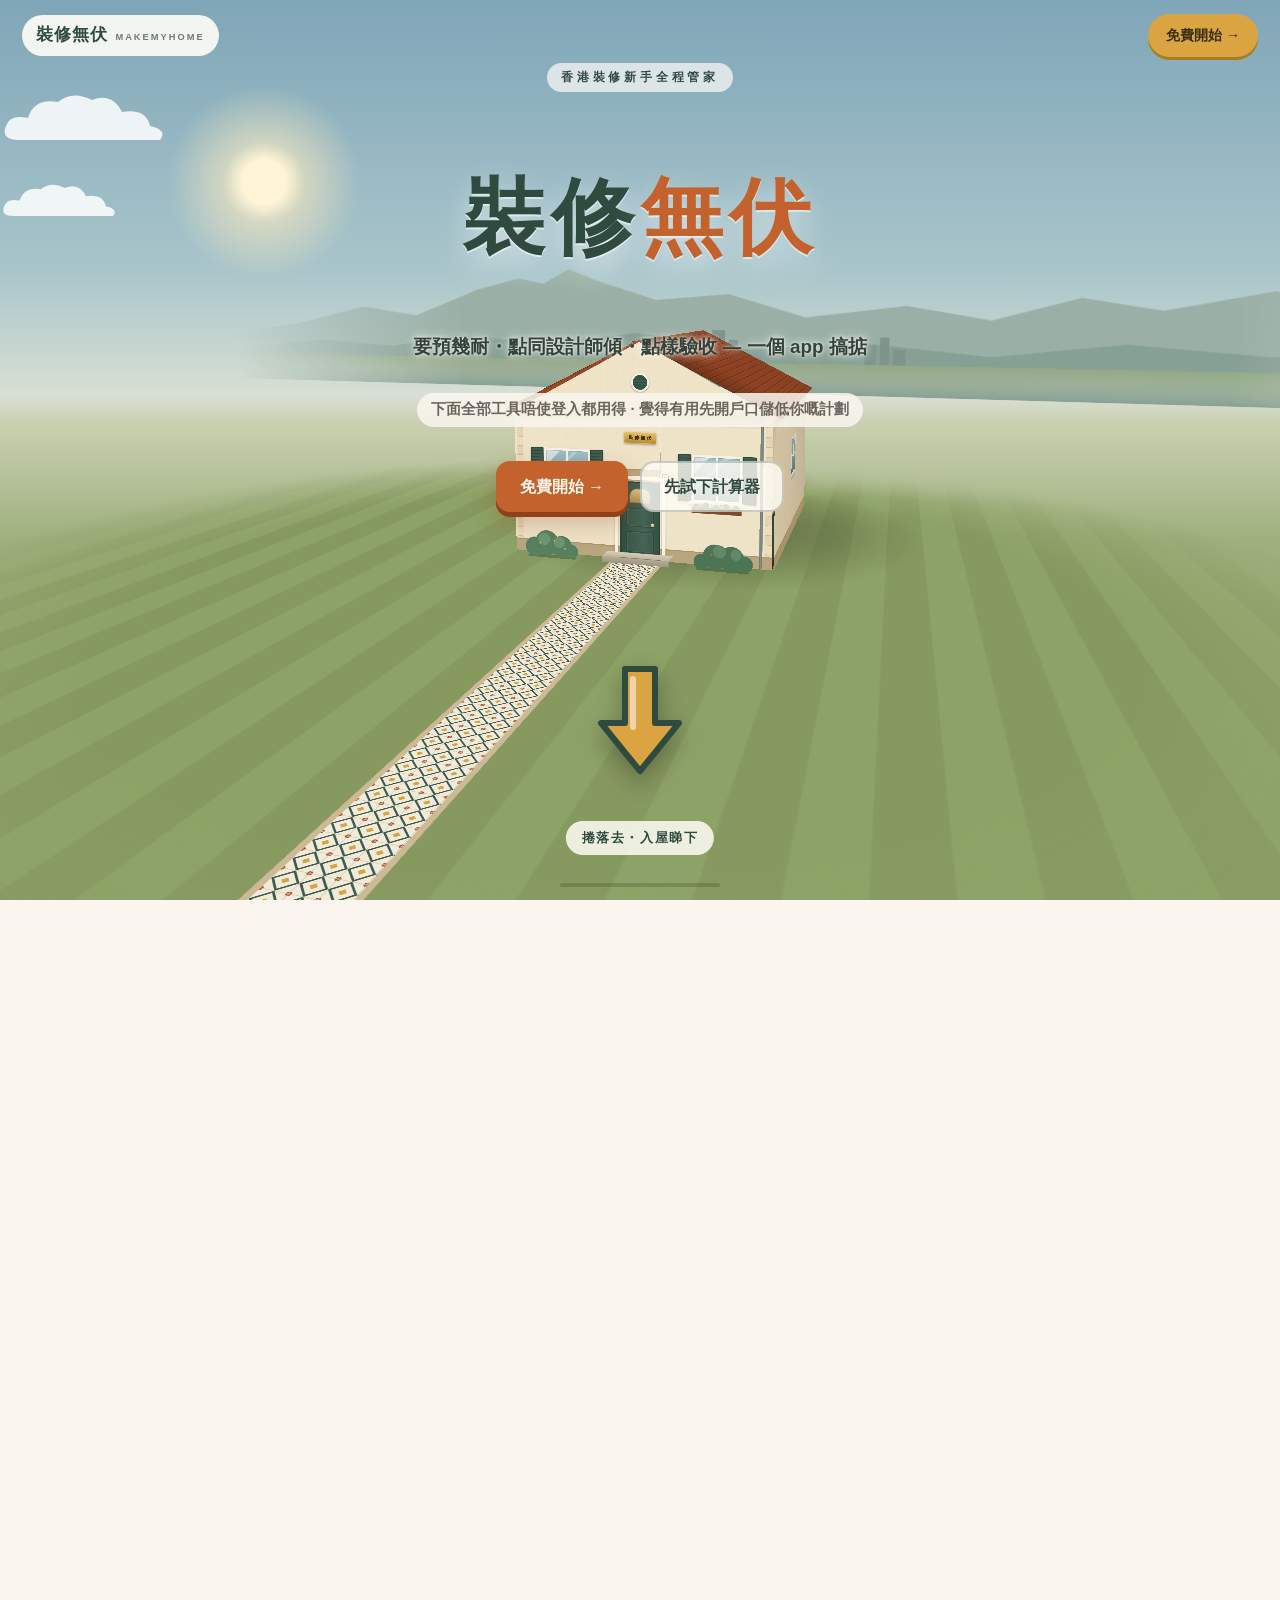
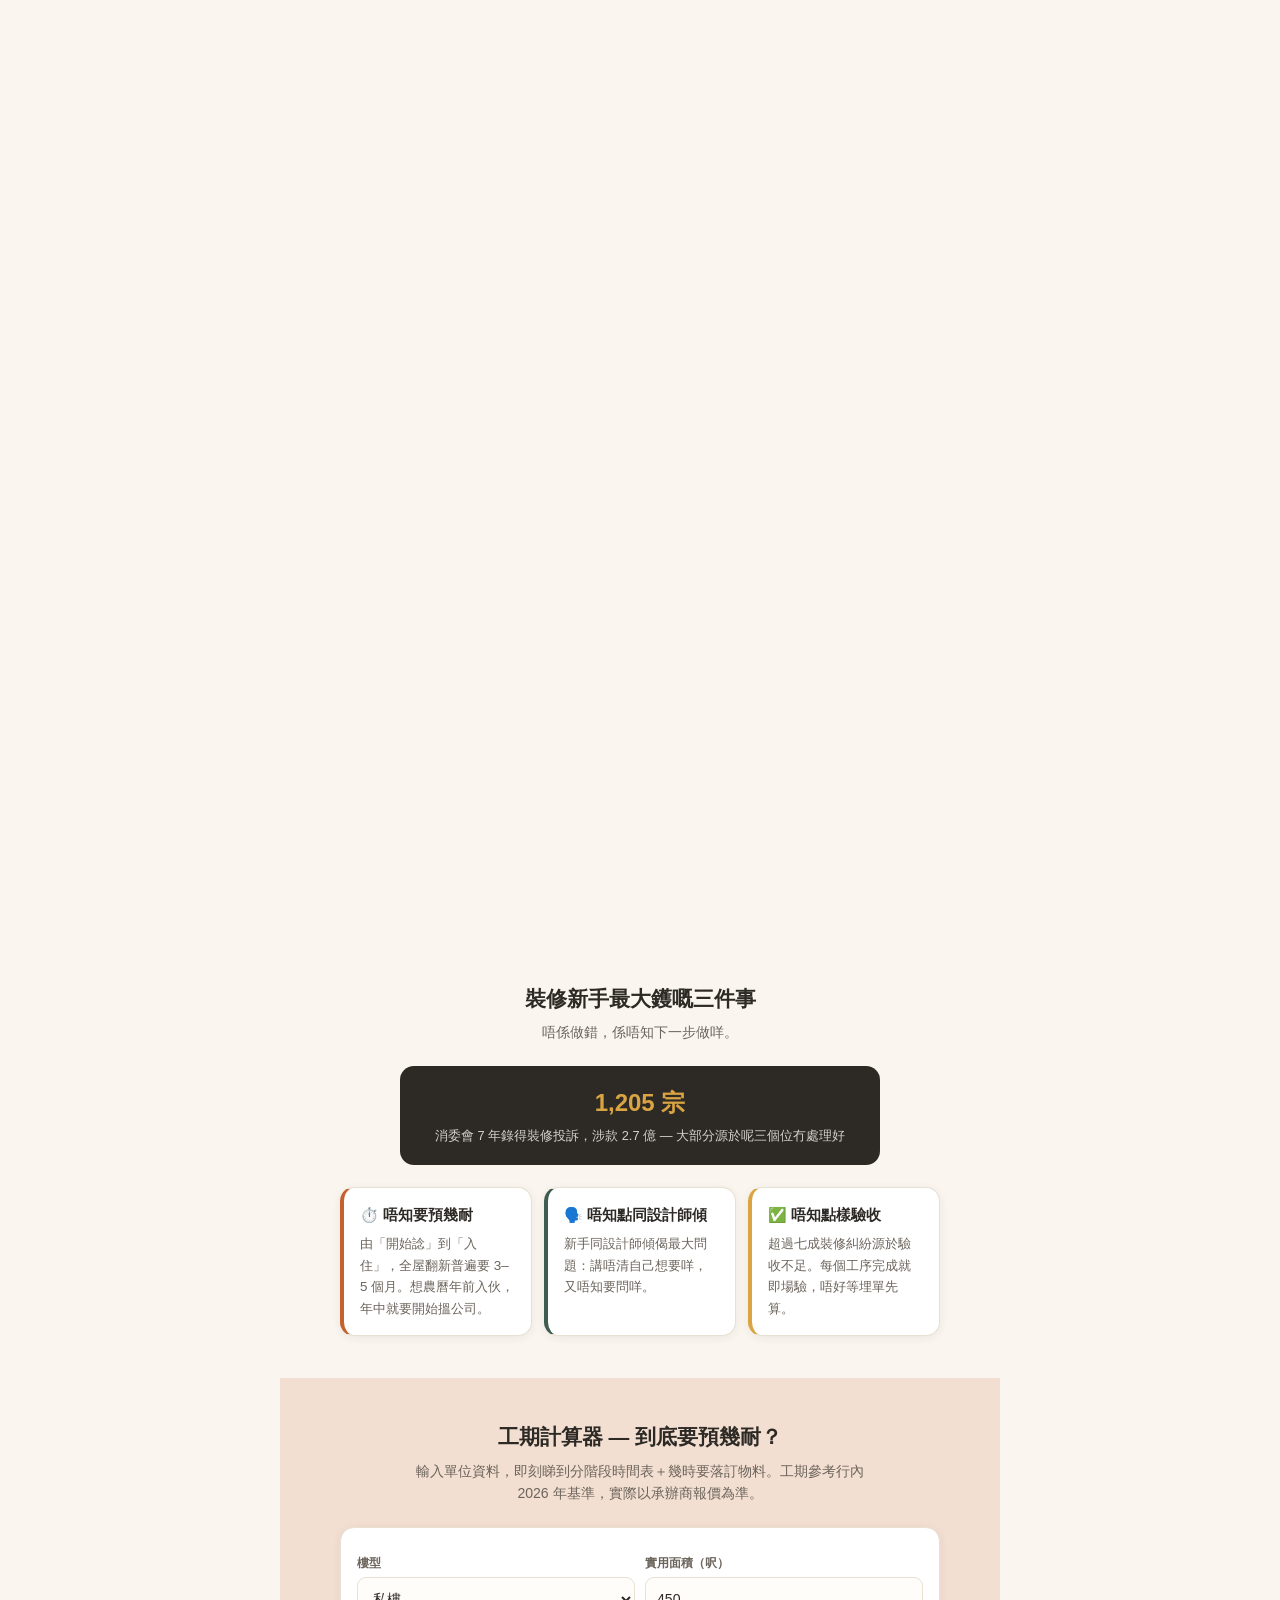
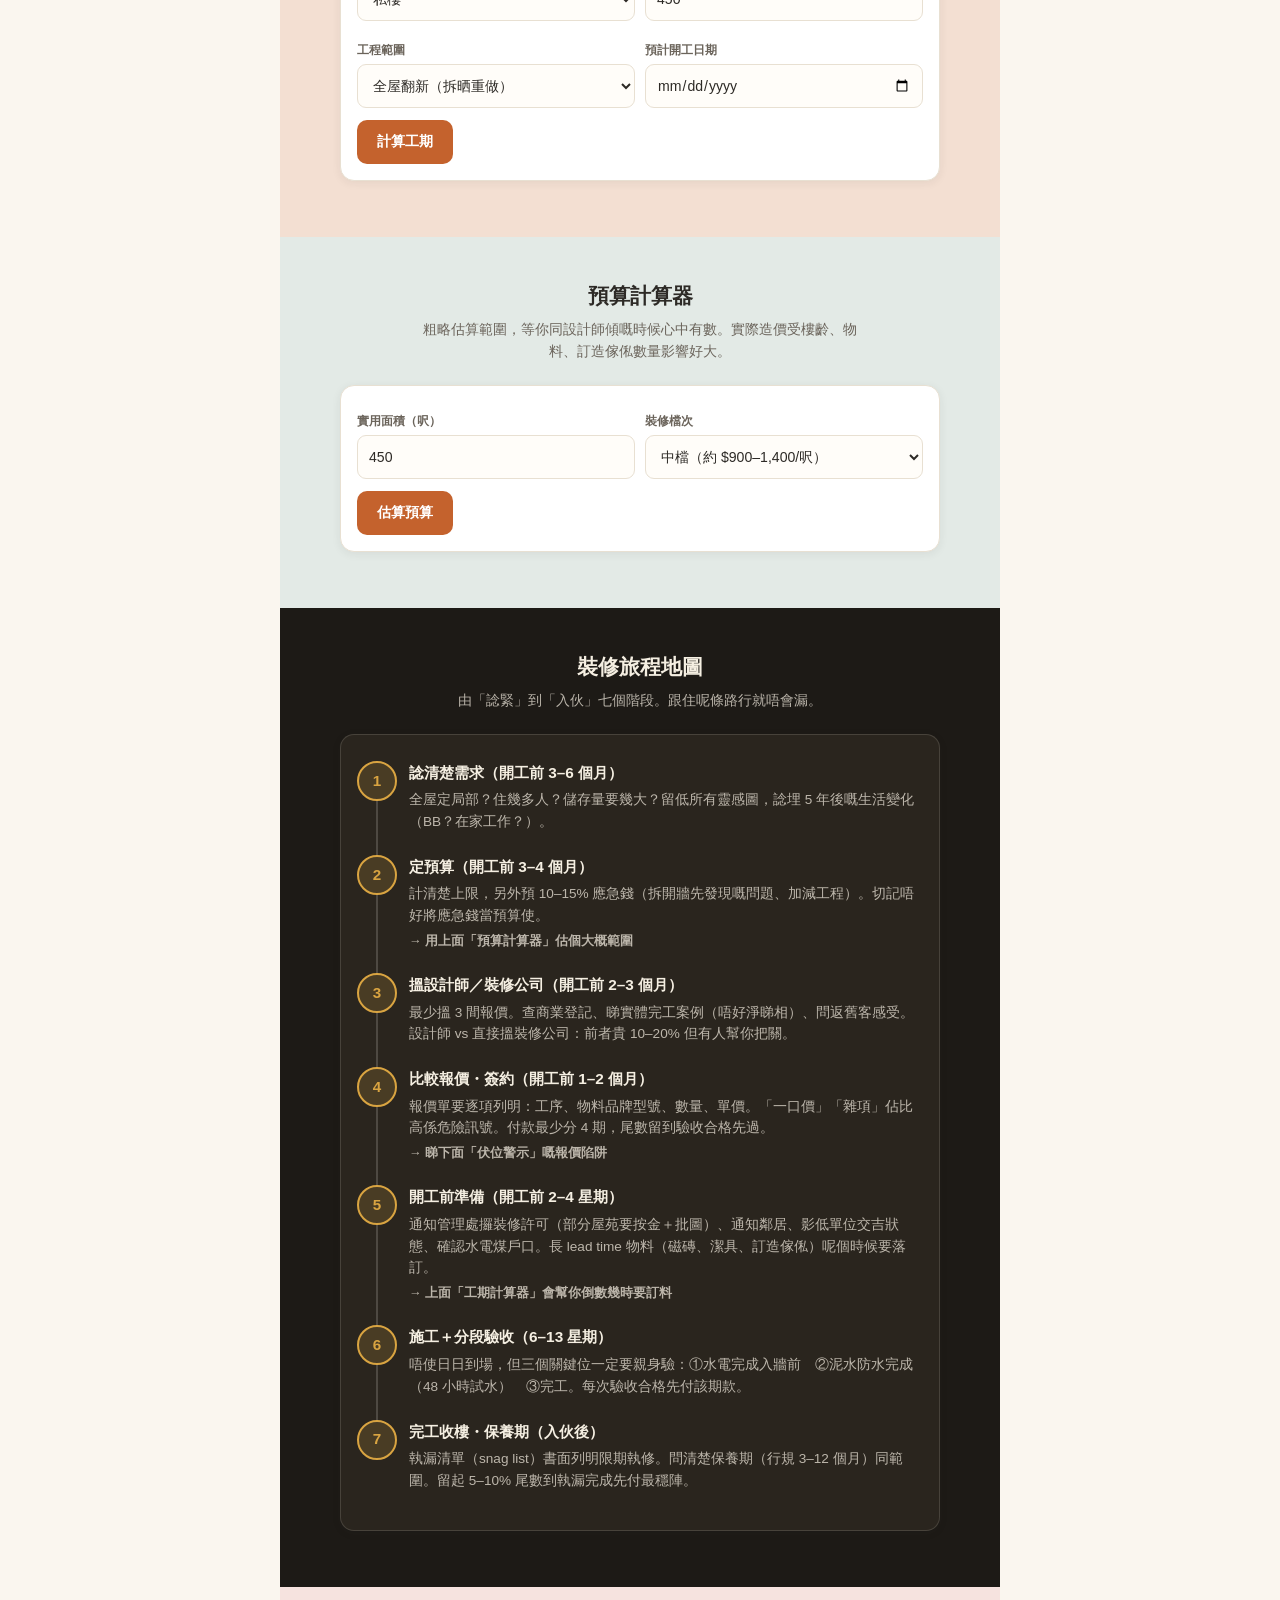
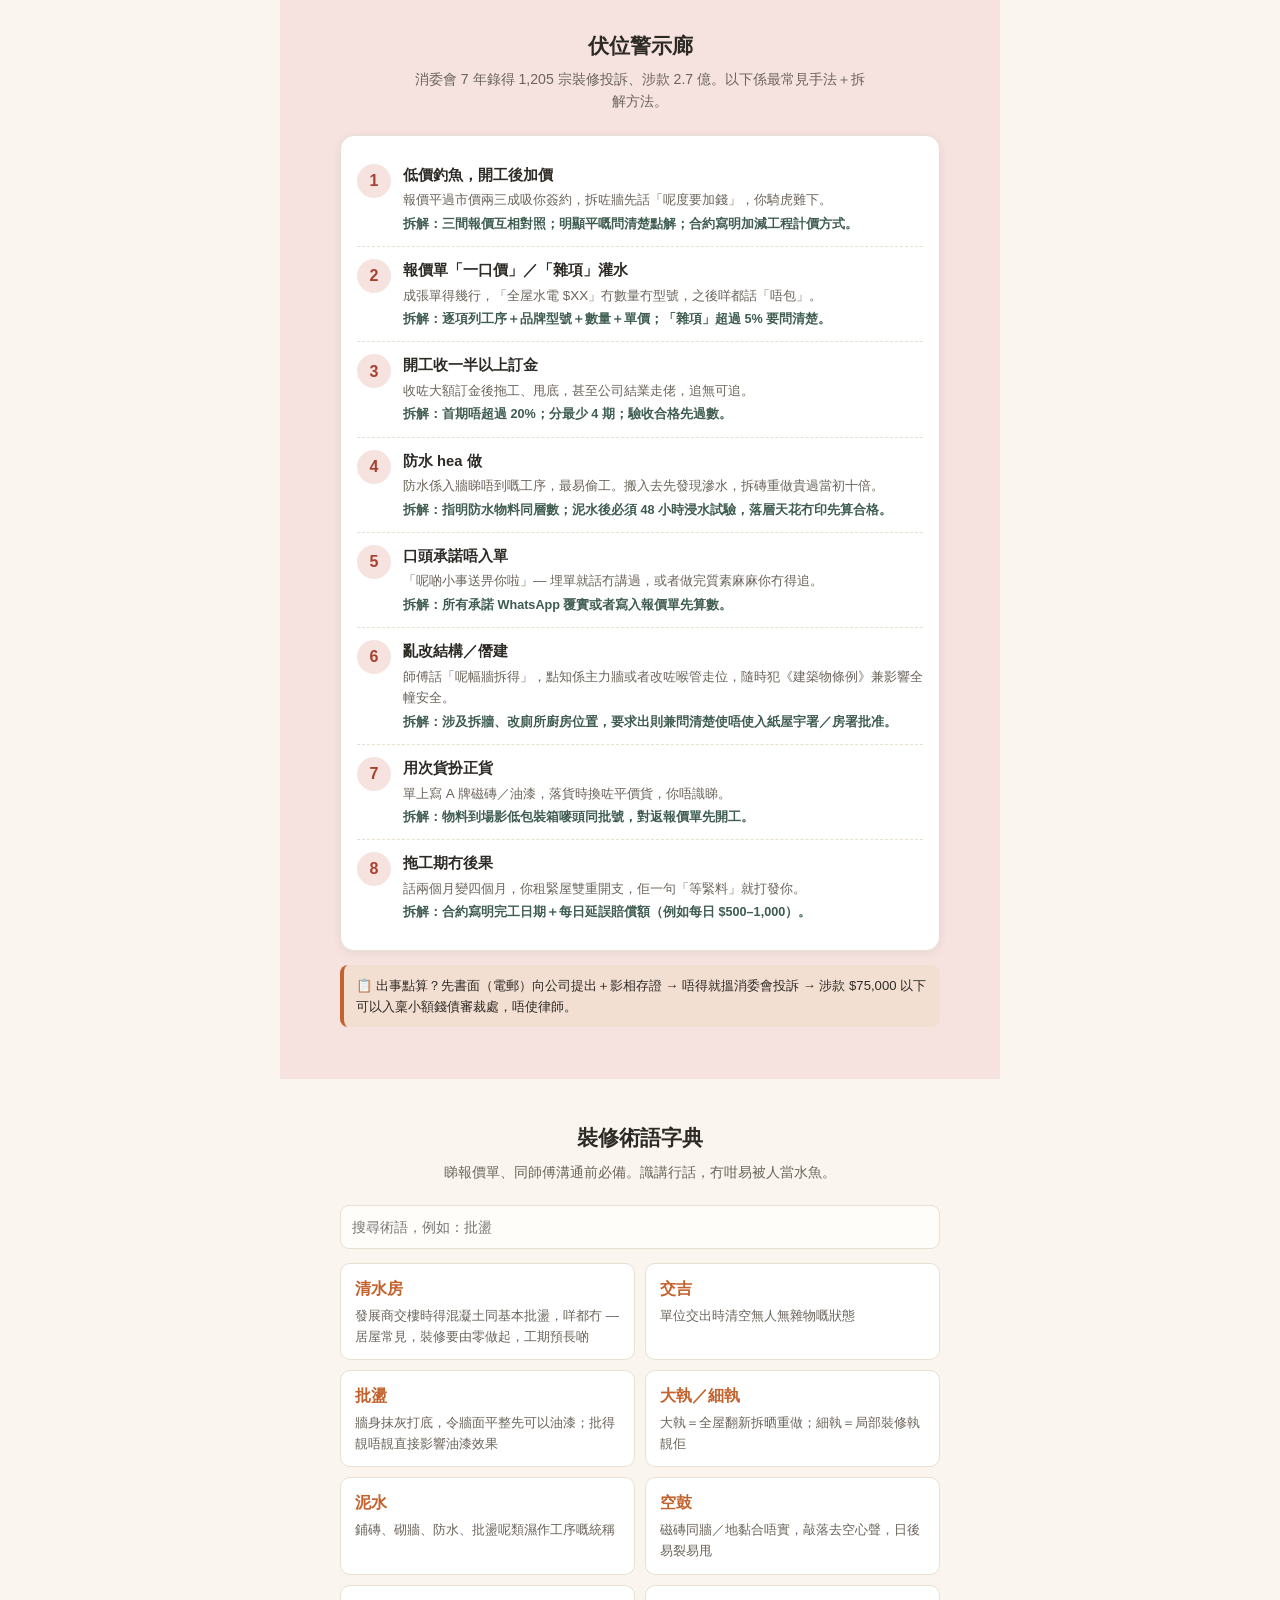
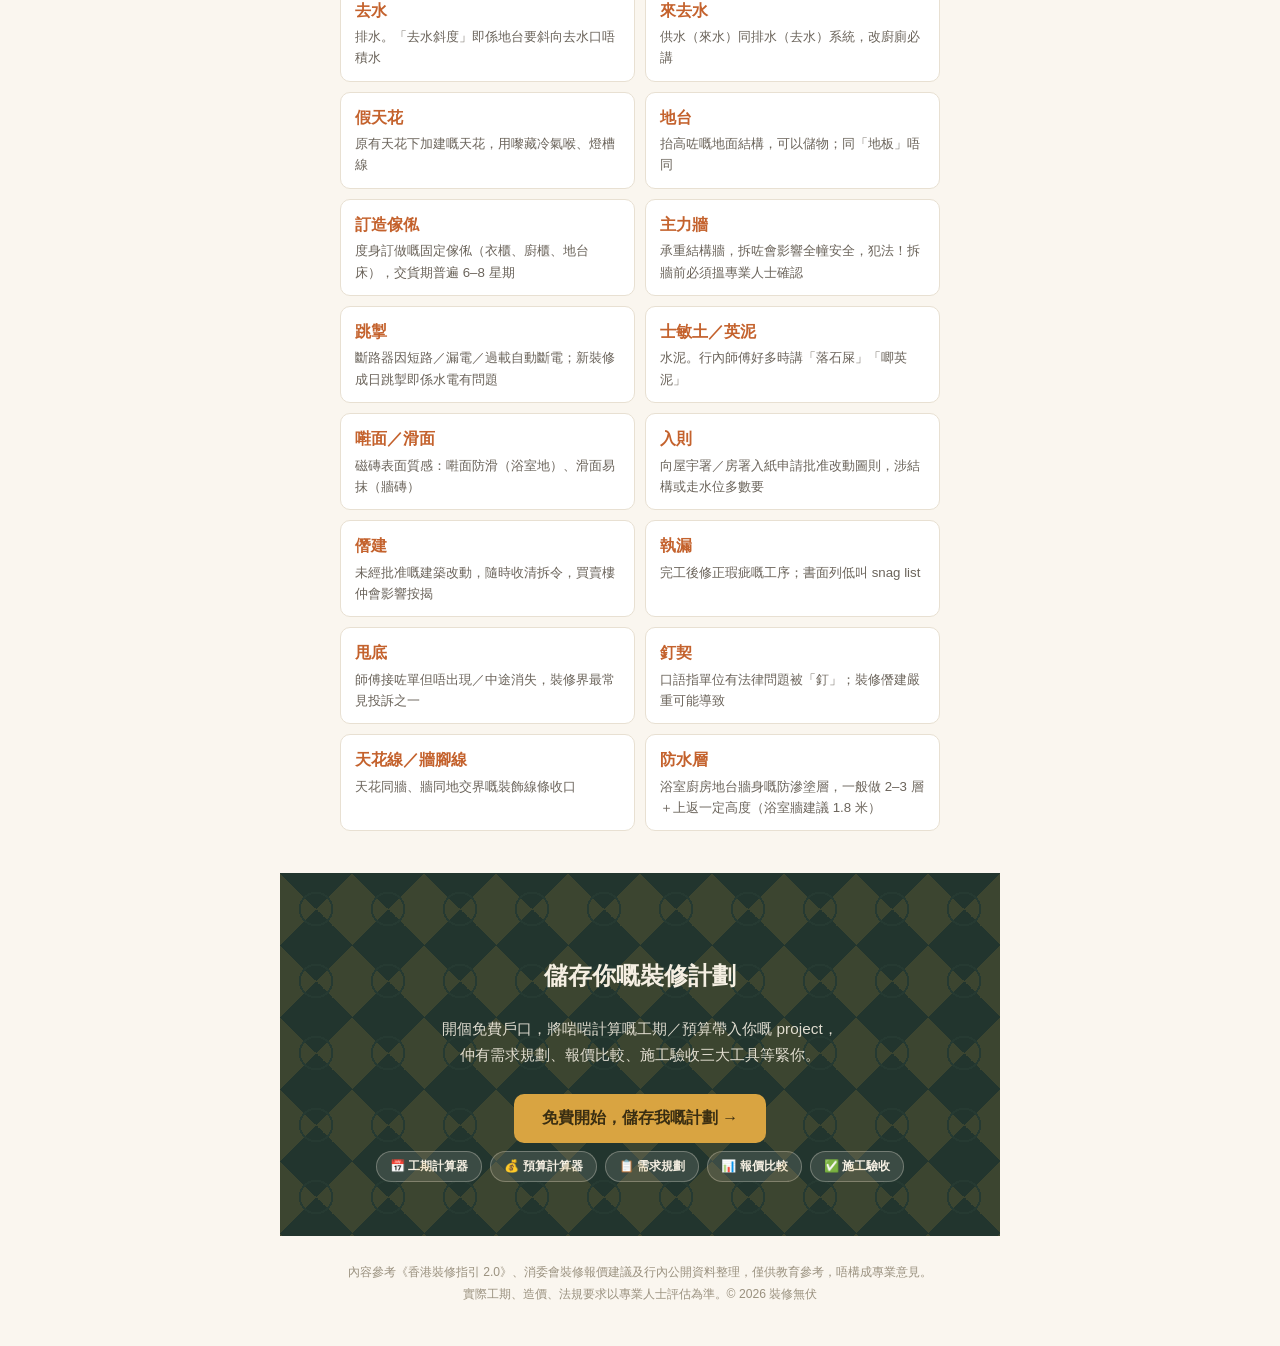
==== commit cf1e42a3: "[claude-code_2-1-295_agent@Ian-MacBook-Air-3] perf(landing): 修 3D 開場卡頓／crash（巨型圖層縮細、rAF 按需要、唔再每格重算全樹" ====
--- a/index.html
+++ b/index.html
@@ -34,7 +34,7 @@
       <div class="world" id="h3d-world">
 
         <!-- ===================== landscape ===================== -->
-        <div class="pl hills" data-out style="width:14000px;height:1500px;margin:-750px 0 0 -7000px;transform:translate3d(0,-470px,-6200px)">
+        <div class="pl hills" data-out style="width:1400px;height:150px;margin:-75px 0 0 -700px;transform:translate3d(0,-470px,-6200px) scale(10)">
           <svg viewBox="0 0 1400 150" preserveAspectRatio="none">
             <path d="M0 150 L0 92 L90 80 L180 60 L250 70 L330 40 L380 28 L410 34 L440 18 L470 30 L540 52 L620 46 L700 70 L800 58 L880 72 L960 50 L1030 62 L1120 44 L1200 66 L1300 58 L1400 76 L1400 150Z" fill="#9AB0A6"/>
             <path d="M0 150 L0 112 L120 100 L220 106 L300 92 L400 100 L520 88 L640 104 L760 96 L880 108 L1000 94 L1120 104 L1240 98 L1400 110 L1400 150Z" fill="#87A096"/>
@@ -42,8 +42,8 @@
             <defs><linearGradient id="h3d-haze" x1="0" y1="0" x2="0" y2="1"><stop offset="0" stop-color="#93A884"/><stop offset="1" stop-color="#C9D0B0" stop-opacity="0"/></linearGradient></defs><rect x="0" y="118" width="1400" height="32" fill="url(#h3d-haze)"/>
           </svg>
         </div>
-        <div class="pl lawn" data-out style="width:5200px;height:5200px;margin:-2600px 0 0 -2600px;transform:translate3d(0,280px,300px) rotateX(90deg)"></div>
-        <div class="pl groundshadow" data-out style="width:1700px;height:1700px;margin:-850px 0 0 -850px;transform:translate3d(260px,279.5px,-480px) rotateX(90deg)"></div>
+        <div class="pl lawn" data-out style="width:1040px;height:1040px;margin:-520px 0 0 -520px;transform:translate3d(0,280px,300px) rotateX(90deg) scale(5)"></div>
+        <div class="pl groundshadow" data-out style="width:425px;height:425px;margin:-212.5px 0 0 -212.5px;transform:translate3d(260px,279.5px,-480px) rotateX(90deg) scale(4)"></div>
         <div class="pl path" data-out style="width:170px;height:2600px;margin:-1300px 0 0 -85px;transform:translate3d(0,279px,1360px) rotateX(90deg)"></div>
 
         <!-- ===================== house exterior ===================== -->
@@ -155,6 +155,8 @@
       <div class="hs2d"><a href="#calc-timeline">📅 工期計算</a><a href="#calc-budget">💰 預算計算</a><a href="#cta-final">📊 報價比較</a><a href="#journey">✅ 施工驗收</a></div></div></div>
     <div class="hint">捲落去・入屋睇下</div>
     <div class="arrow bob" id="h3d-arrow" aria-hidden="true"><svg viewBox="0 0 86 110"><path d="M28 4 H58 V58 H82 L43 106 L4 58 H28Z" fill="#D9A441" stroke="#2F4A3E" stroke-width="6" stroke-linejoin="round"/><path d="M36 14 V62" stroke="rgba(255,255,255,.55)" stroke-width="6" stroke-linecap="round"/></svg></div>
+    <div class="xvig" aria-hidden="true"></div>
+    <a class="skip" href="#painpoints">跳過動畫 ↓</a>
     <div class="prog"><i></i></div>
   </div>
 </section>
--- a/css/landing3d.css
+++ b/css/landing3d.css
@@ -17,11 +17,11 @@
 #h3d .stage.inside{background:#2A2520}
 #h3d .sun{position:absolute;left:12%;top:8%;width:220px;height:220px;border-radius:50%;
   background:radial-gradient(circle,rgba(255,244,214,1) 0 14%,rgba(255,236,190,.55) 26%,rgba(255,236,190,0) 62%);opacity:var(--outside,1)}
-#h3d .cloud{position:absolute;opacity:calc(var(--outside,1)*.85);animation:h3d-cloud 90s linear infinite;filter:blur(.3px)}
+#h3d .cloud{position:absolute;opacity:calc(var(--outside,1)*.85);animation:h3d-cloud 90s linear infinite}
 #h3d .cloud svg{display:block}
 @keyframes h3d-cloud{from{transform:translateX(-25vw)}to{transform:translateX(125vw)}}
-#h3d .stage::after{content:"";position:absolute;inset:0;pointer-events:none;z-index:5;opacity:var(--cross,0);
-  background:radial-gradient(ellipse at 50% 55%,rgba(31,27,22,0) 25%,rgba(31,27,22,.92) 80%)}
+#h3d .xvig{position:absolute;inset:0;pointer-events:none;z-index:5;opacity:var(--cross,0);
+  background:radial-gradient(ellipse at 50% 55%,rgba(31,27,22,.72) 0%,rgba(31,27,22,.97) 70%)}  /* 穿過門口嗰下短暫變暗，遮住屋外／屋內交替（之前會見到兩層疊埋好亂） */
 
 #h3d .scaler{position:absolute;left:50%;top:50%;width:0;height:0;transform-style:preserve-3d;transform:scale(var(--s,1))}
 #h3d .world{position:absolute;left:0;top:0;width:0;height:0;transform-style:preserve-3d}
@@ -30,11 +30,9 @@
 /* ---------- landscape ---------- */
 #h3d .hills{-webkit-mask-image:linear-gradient(90deg,transparent 0,#000 22%,#000 78%,transparent 100%);mask-image:linear-gradient(90deg,transparent 0,#000 22%,#000 78%,transparent 100%)}
 #h3d .hills svg{display:block;width:100%;height:100%}
-#h3d .lawn{background:
+#h3d .lawn{background:   /* 細尺寸再 scale(5)：之前 5200×5200 嘅 3D 圖層喺 3x 螢幕要成 GB 圖形記憶體，iPhone 會 crash */
   linear-gradient(180deg,rgba(201,208,176,1) 0%,rgba(201,208,176,0) 18%),
-  radial-gradient(circle at 20% 30%,rgba(255,255,255,.06) 0 2px,transparent 3px) 0 0/34px 34px,
-  radial-gradient(circle at 70% 60%,rgba(40,60,30,.08) 0 2px,transparent 3px) 0 0/27px 27px,
-  repeating-linear-gradient(90deg,#8DA266 0 140px,#86995F 140px 280px);
+  repeating-linear-gradient(90deg,#8DA266 0 28px,#86995F 28px 56px);
   -webkit-mask-image:radial-gradient(closest-side,#000 62%,transparent);mask-image:radial-gradient(closest-side,#000 62%,transparent)}
 #h3d .path{background-image:var(--tileD);background-size:56px 56px;box-shadow:0 0 0 14px #CBBB95,0 0 0 16px #A8996F}
 #h3d .groundshadow{background:radial-gradient(ellipse at 45% 45%,rgba(30,36,20,.42) 0%,rgba(30,36,20,.22) 38%,rgba(30,36,20,0) 66%)}
@@ -135,7 +133,7 @@
 #h3d .nav>*{pointer-events:auto}
 #h3d .nav{transition:opacity .3s,transform .3s}
 #h3d.h3d-past .nav{opacity:0;transform:translateY(-12px);visibility:hidden}
-#h3d .brand{font-weight:800;letter-spacing:.05em;color:var(--green-deep);font-size:1.05rem;background:rgba(255,253,247,.72);backdrop-filter:blur(8px);padding:7px 14px;border-radius:999px}
+#h3d .brand{font-weight:800;letter-spacing:.05em;color:var(--green-deep);font-size:1.05rem;background:rgba(255,253,247,.9);padding:7px 14px;border-radius:999px}
 #h3d .brand small{font-weight:600;letter-spacing:.22em;font-size:.58rem;margin-left:8px;opacity:.7}
 #h3d .navgo{background:var(--mustard);color:#3A2E12;font-weight:800;text-decoration:none;font-size:.88rem;padding:10px 18px;border-radius:999px;box-shadow:0 3px 0 #a87d22}
 #h3d .ov{position:absolute;left:0;right:0;text-align:center;pointer-events:none;padding:0 20px}
@@ -152,7 +150,7 @@
 #h3d .btn.ghost{background:rgba(255,253,247,.8);color:var(--green-deep);box-shadow:inset 0 0 0 2px rgba(47,74,62,.25)}
 #h3d .ov2{top:7vh;opacity:var(--o2,0)}#h3d .ov2 span{display:inline-block;font-size:clamp(1.1rem,3vw,1.6rem);font-weight:800;color:#FFF6E6;background:rgba(47,74,62,.88);padding:9px 22px;border-radius:999px;box-shadow:0 8px 24px rgba(0,0,0,.2)}
 #h3d .ov3{bottom:4vh;opacity:var(--o3,0);color:#FFF6E6}
-#h3d .ov3 .box{display:inline-block;background:rgba(31,27,22,.8);backdrop-filter:blur(6px);padding:14px 24px;border-radius:18px;box-shadow:0 10px 30px rgba(0,0,0,.3)}
+#h3d .ov3 .box{display:inline-block;background:rgba(31,27,22,.88);padding:14px 24px;border-radius:18px;box-shadow:0 10px 30px rgba(0,0,0,.3)}
 #h3d .ov3 h2{font-size:clamp(1.3rem,3.6vw,2rem);font-weight:800}
 #h3d .ov3 p{margin-top:4px;font-size:clamp(.88rem,2vw,1.02rem);opacity:.9}
 #h3d .hs2d{display:none}
@@ -161,7 +159,7 @@
 #h3d .arrow.bob svg{animation:h3d-bob 1.2s ease-in-out infinite}
 @keyframes h3d-bob{0%,100%{transform:translateY(0)}50%{transform:translateY(10px)}}
 #h3d .prog{position:absolute;left:50%;bottom:1.4vh;transform:translateX(-50%);width:160px;height:4px;border-radius:2px;background:rgba(0,0,0,.15);overflow:hidden;z-index:6}
-#h3d .prog i{position:absolute;left:0;top:0;bottom:0;width:calc(var(--p,0)*100%);background:var(--accent)}
+#h3d .prog i{position:absolute;left:0;top:0;bottom:0;width:100%;transform:scaleX(var(--p,0));transform-origin:0 50%;background:var(--accent)}
 #h3d .stage.inside .prog{background:rgba(255,255,255,.2)}
 @media(max-width:700px){
   #h3d .hs{display:none}
@@ -182,3 +180,9 @@
   #h3d .cloud,#h3d .arrow.bob svg{animation:none}
 }
 
+
+/* 跳過動畫：開場有成 4–5 個螢幕咁長，想直接用工具嘅人唔使捲晒 */
+#h3d .skip{position:absolute;right:16px;bottom:calc(4vh + 2px);z-index:7;font-size:.8rem;font-weight:700;color:var(--ink2);background:rgba(255,253,247,.9);padding:10px 14px;border-radius:999px;text-decoration:none;box-shadow:0 4px 14px rgba(0,0,0,.12);transition:opacity .25s}
+#h3d .skip:focus-visible{outline:3px solid var(--accent);outline-offset:2px}
+#h3d .stage.skip-gone .skip{opacity:0;pointer-events:none}
+@media(prefers-reduced-motion:reduce){#h3d .skip{display:none}}
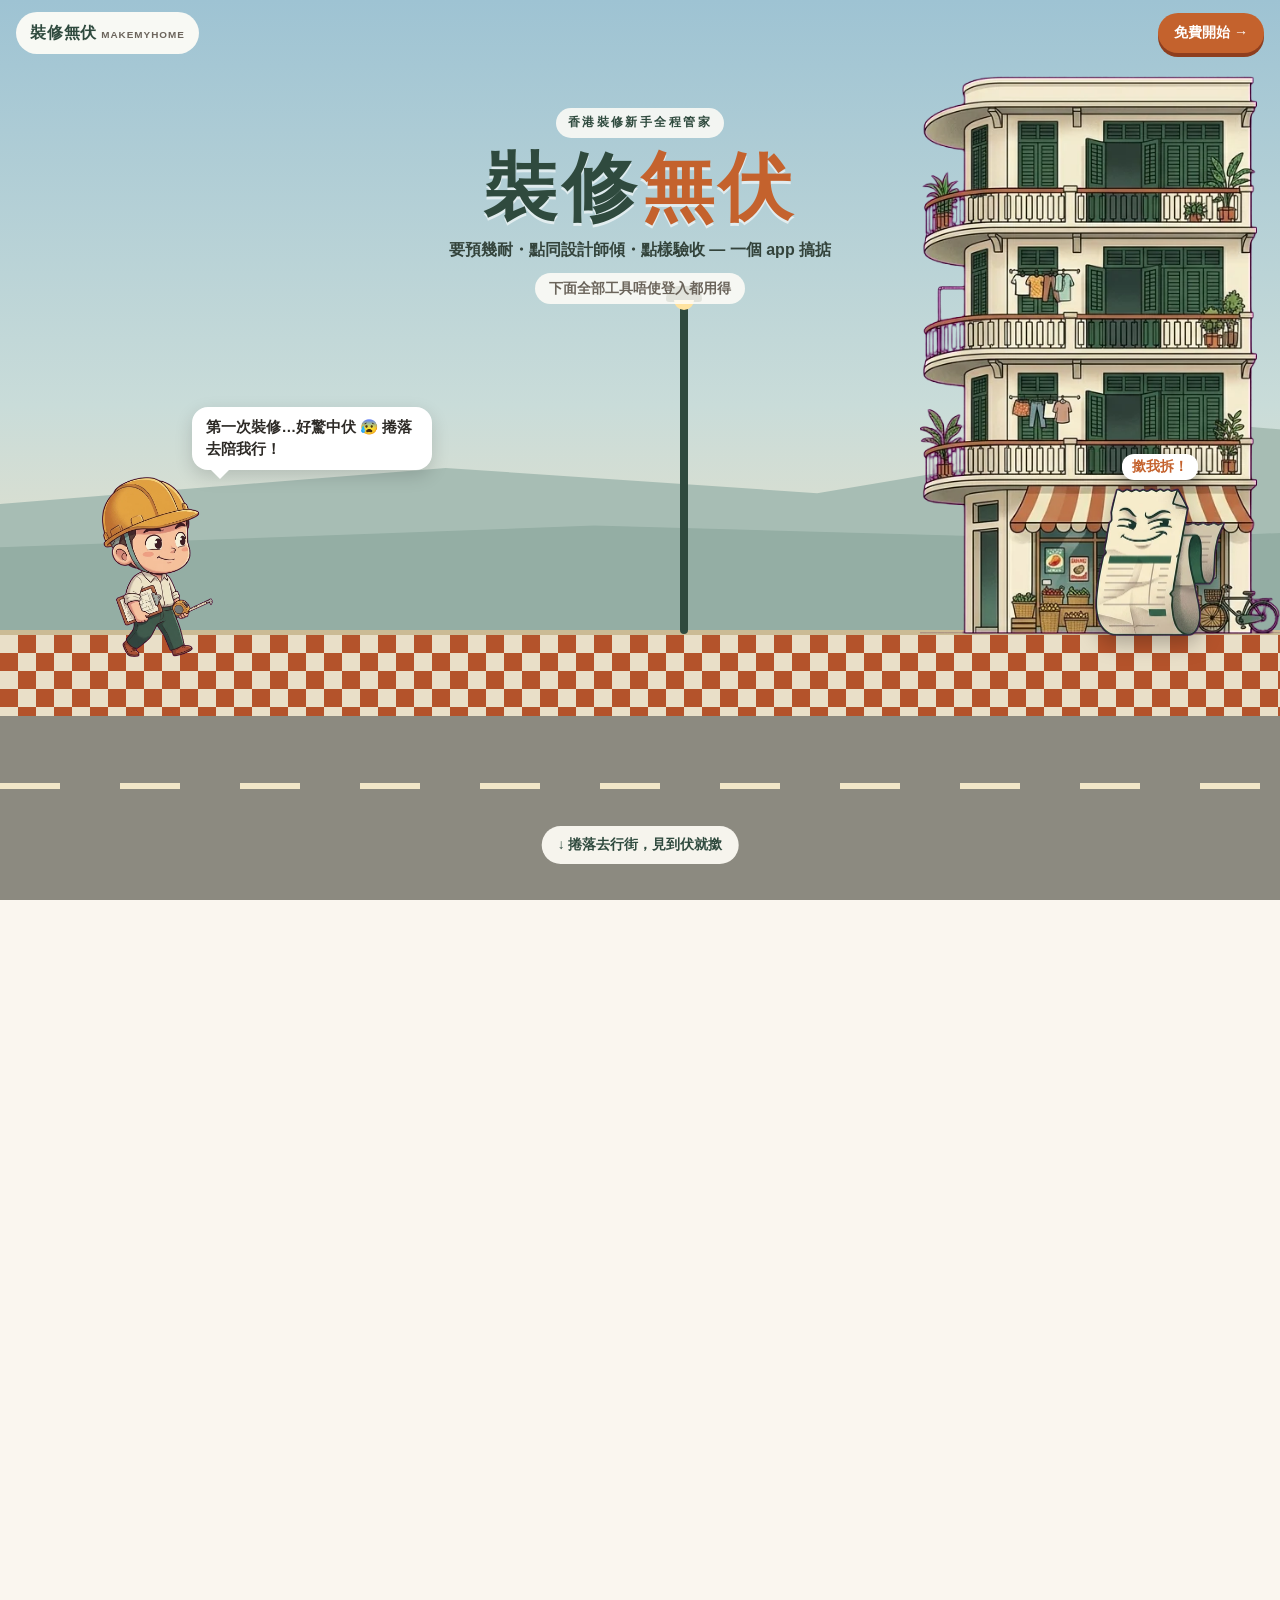
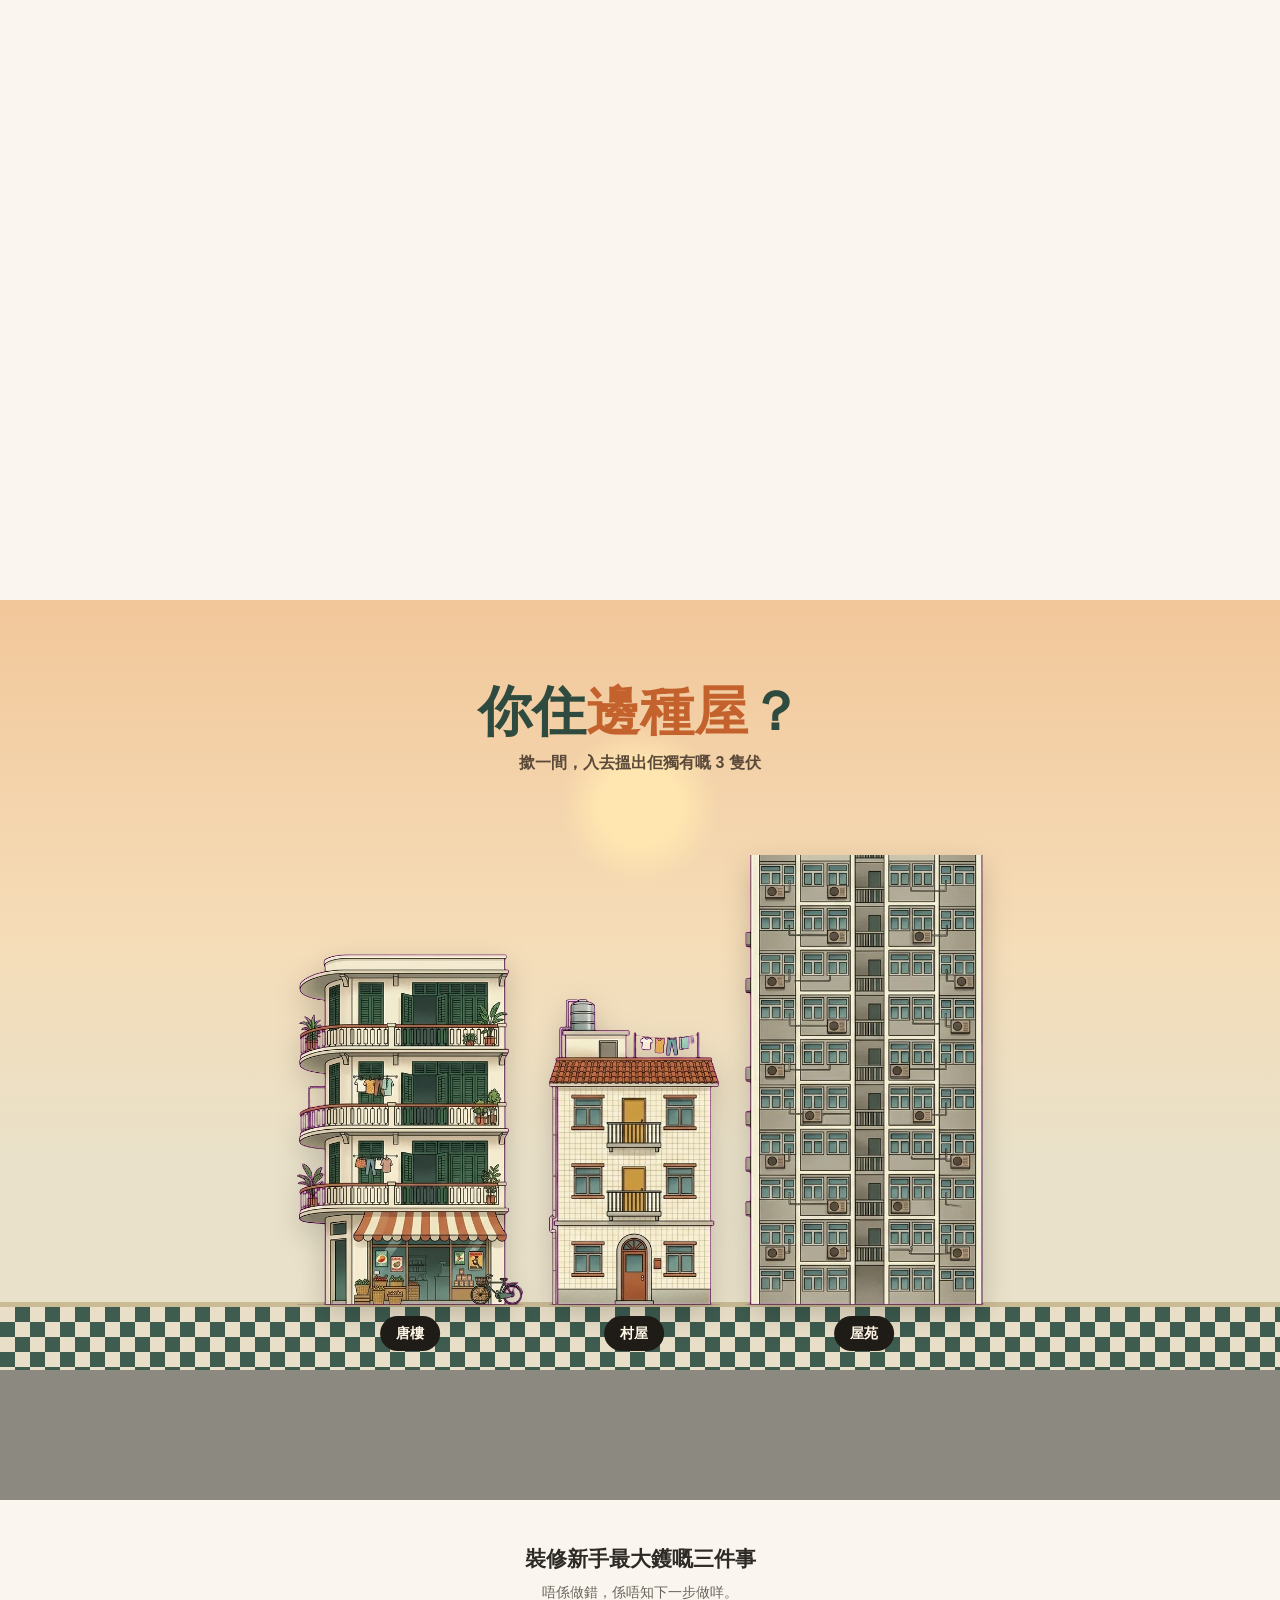
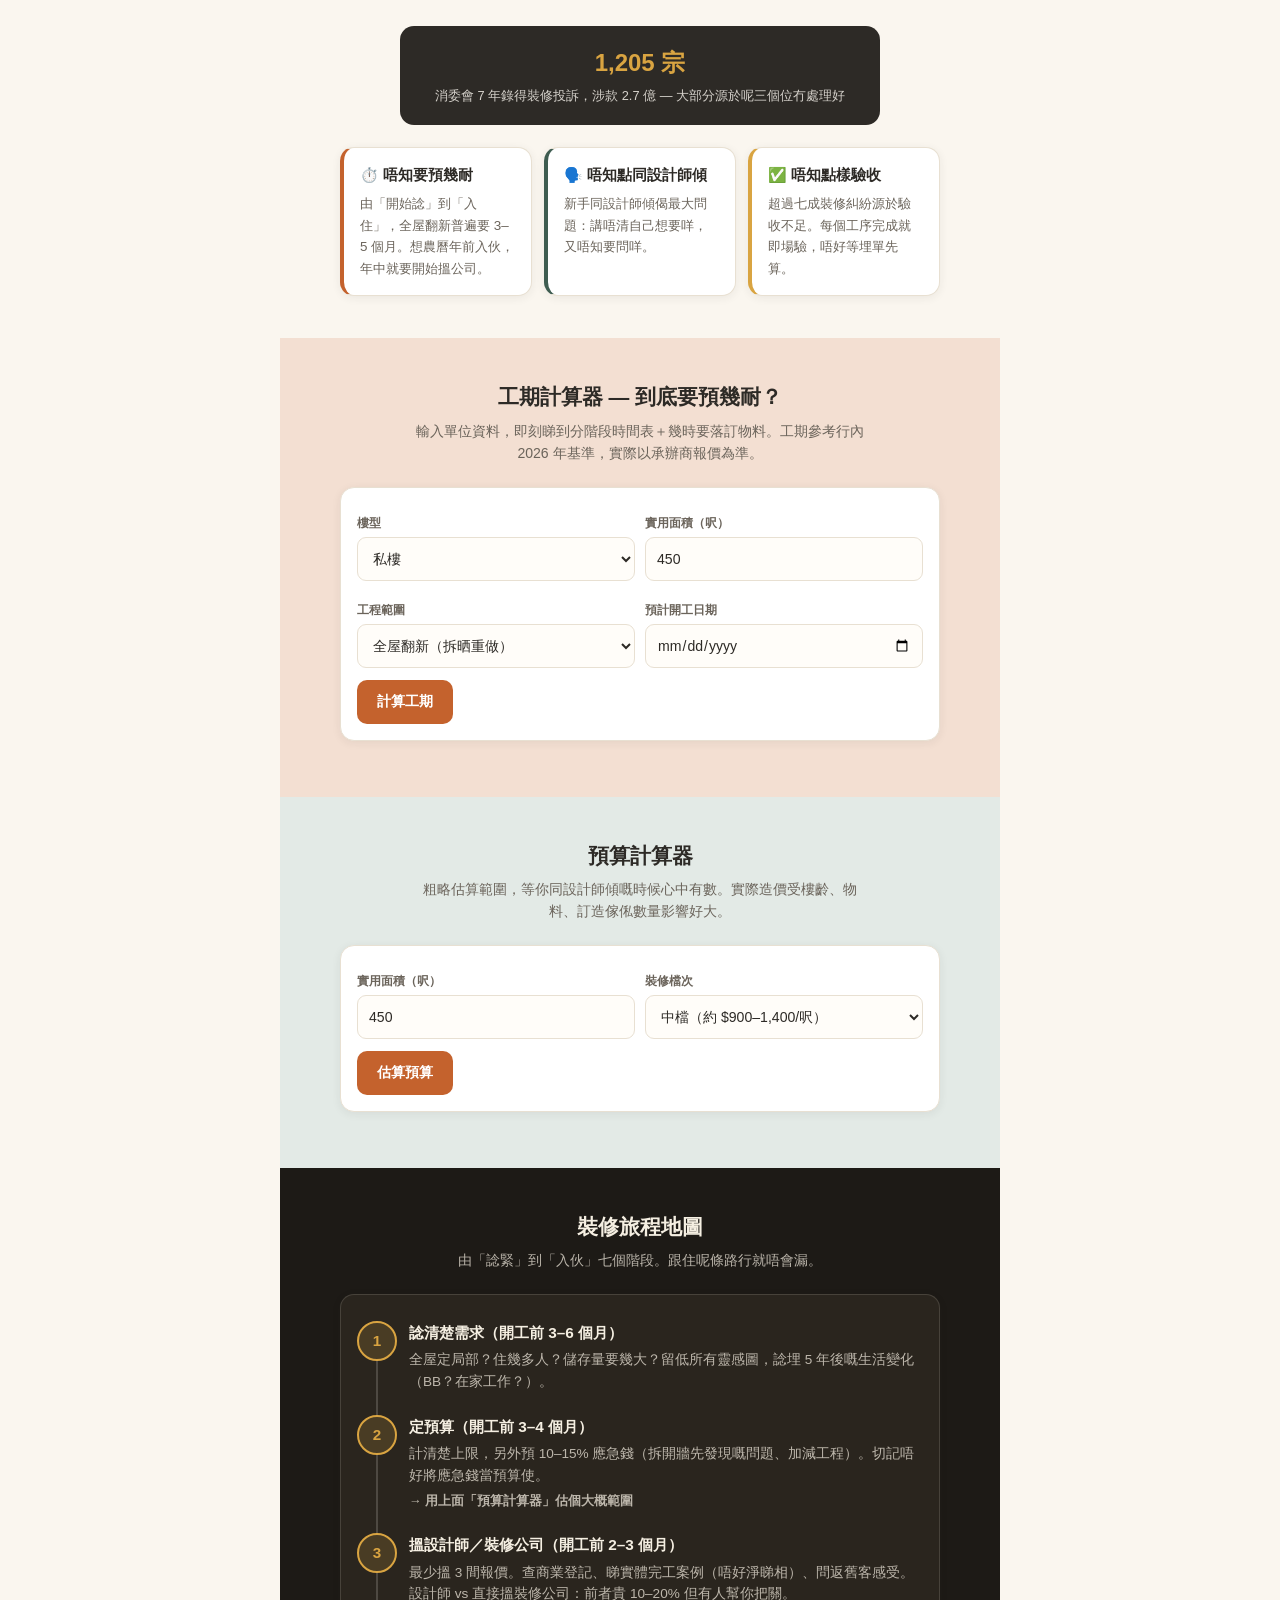
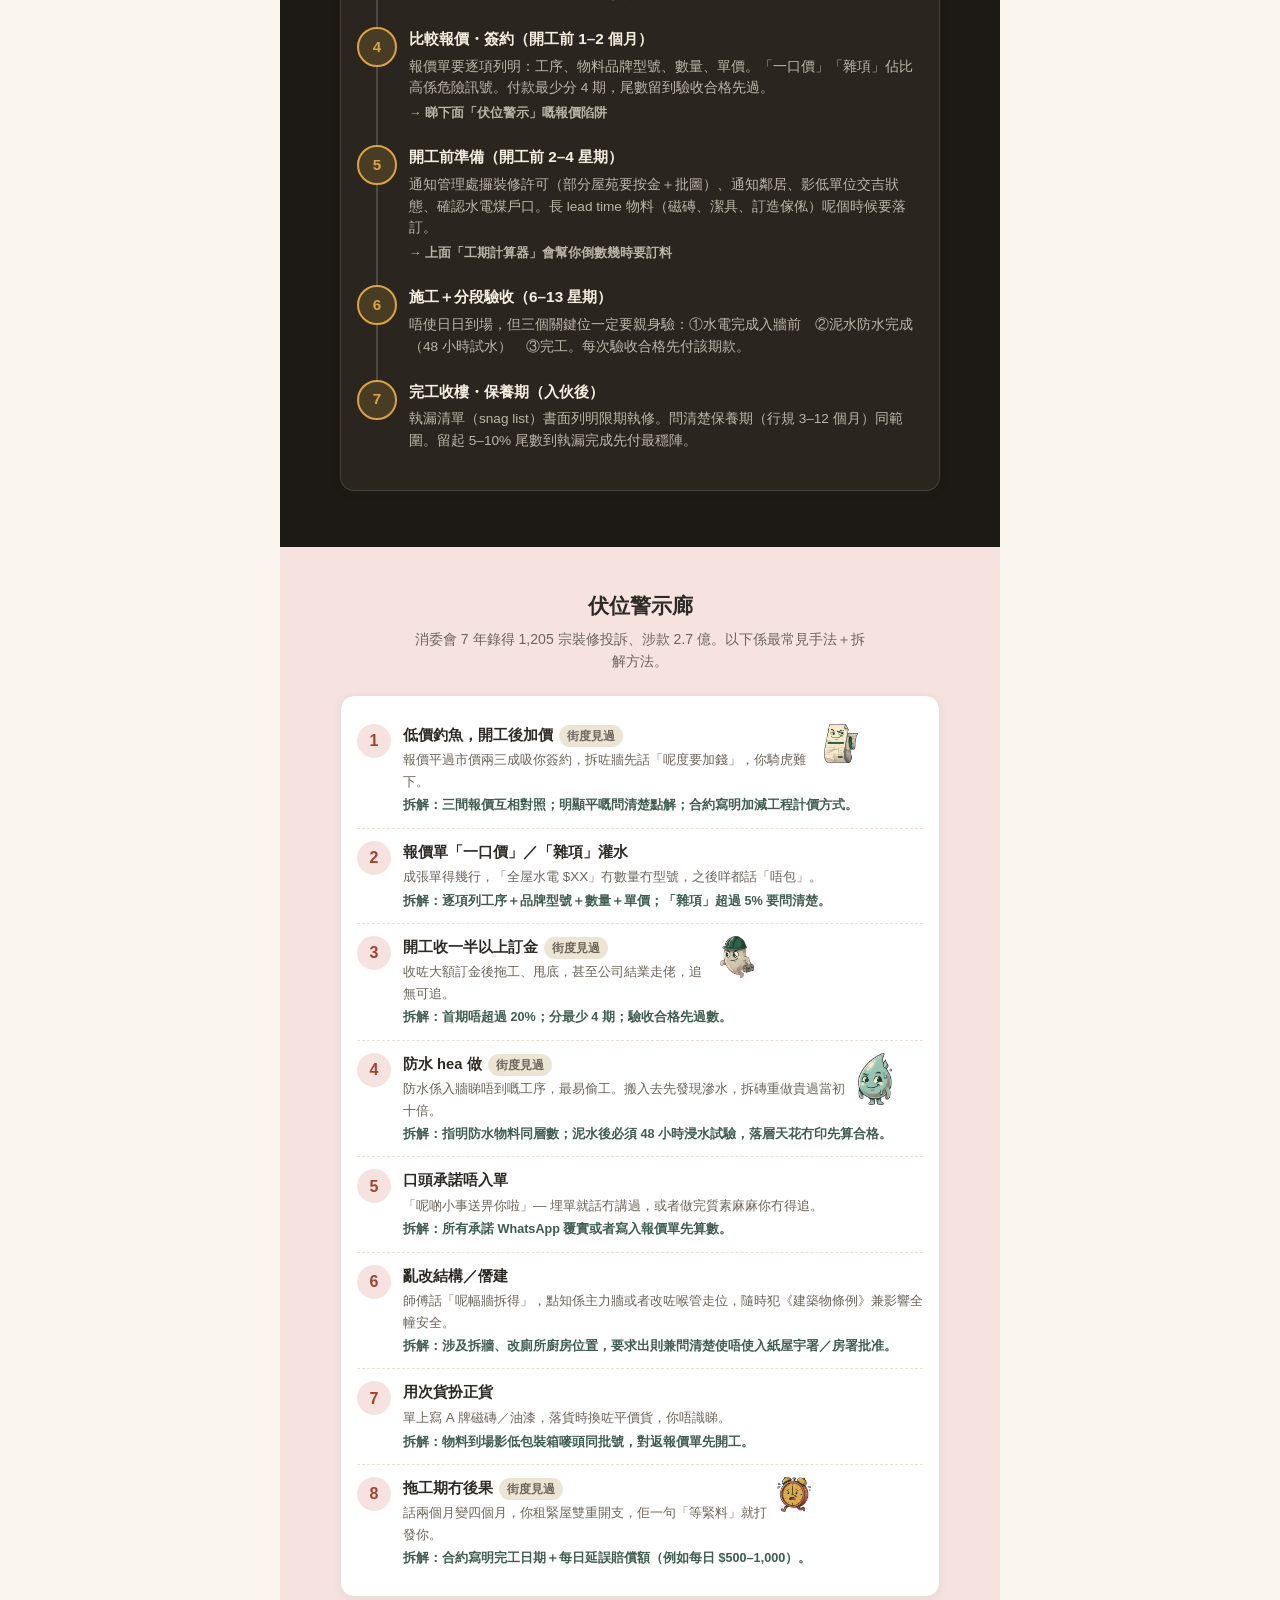
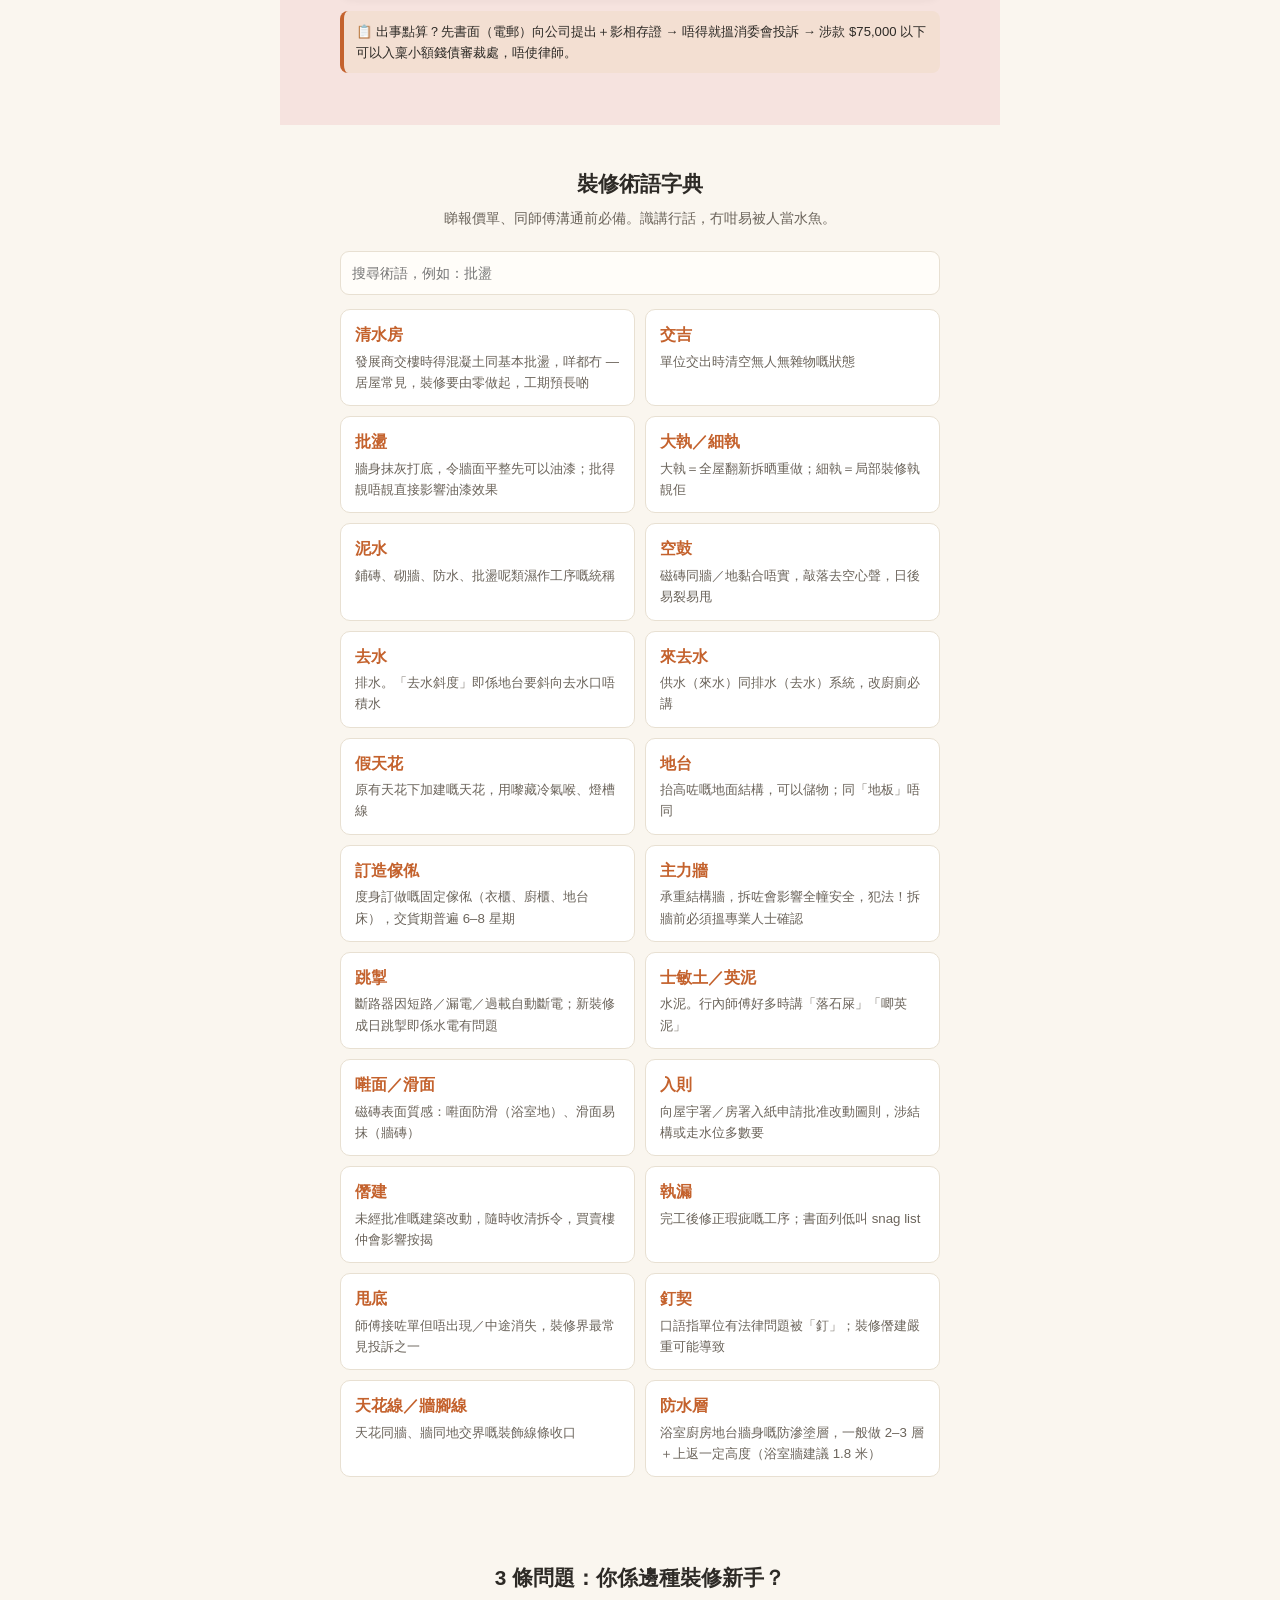
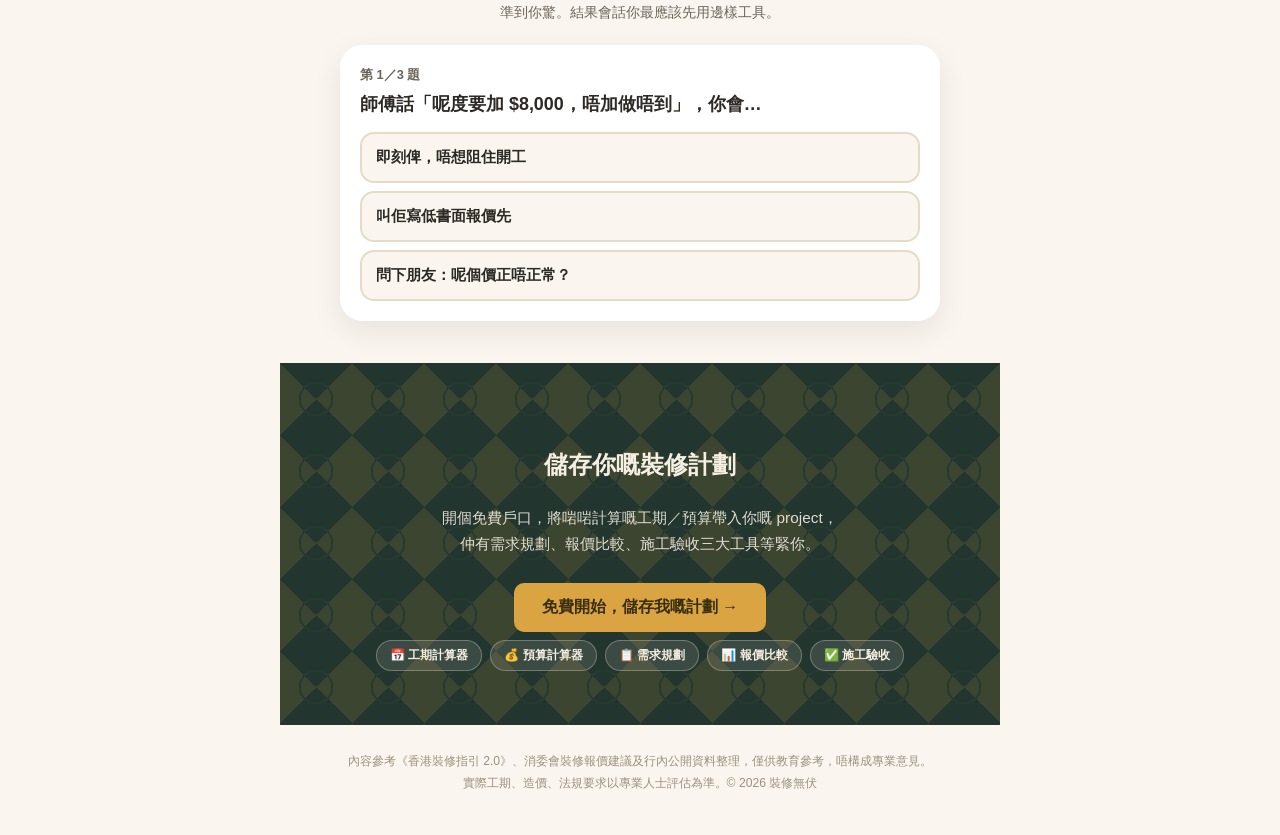
==== commit 3b58f9b4: "[claude-code_2-1-295_agent@Ian-MacBook-Air-3] feat: 首頁互動開場（拆伏之路＋你住邊種屋＋測驗）＋app 套用拆伏主題（伏圖鑑、報價伏仔、頂部收細、慶" ====
--- a/index.html
+++ b/index.html
@@ -18,148 +18,61 @@
 <meta property="og:image:alt" content="裝修無伏 MakeMyHome — 香港裝修新手嘅全程管家">
 <meta name="twitter:card" content="summary_large_image">
 <link rel="stylesheet" href="css/shared.css">
-<link rel="stylesheet" href="css/landing3d.css">
+<link rel="stylesheet" href="css/landing-fun.css">
 </head>
 <body>
 
-<!-- ================= 3D 入屋開場（取代原本 hero，2026-10-12）：放喺 main 外面，因為 .landpage 有 overflow-x:hidden＋max-width，會令 sticky 失效同收窄 ================= -->
-<section class="intro" id="h3d" aria-label="裝修無伏：3D 入屋開場">
-  <nav class="nav"><div class="brand">裝修無伏<small>MAKEMYHOME</small></div><a class="navgo" href="app.html">免費開始 →</a></nav>
-  <div class="stage" id="h3d-stage">
-    <div class="sun"></div>
-    <div class="cloud" style="top:10%;animation-delay:-20s"><svg width="170" height="60" viewBox="0 0 170 60"><path d="M20 50 Q0 50 6 36 Q10 24 28 28 Q34 8 58 12 Q72 0 92 10 Q112 2 122 22 Q146 18 150 36 Q168 40 160 50Z" fill="#fff"/></svg></div>
-    <div class="cloud" style="top:20%;animation-duration:120s;animation-delay:-75s"><svg width="120" height="44" viewBox="0 0 170 60"><path d="M20 50 Q0 50 6 36 Q10 24 28 28 Q34 8 58 12 Q72 0 92 10 Q112 2 122 22 Q146 18 150 36 Q168 40 160 50Z" fill="#fff"/></svg></div>
-
-    <div class="scaler" id="h3d-scaler">
-      <div class="world" id="h3d-world">
-
-        <!-- ===================== landscape ===================== -->
-        <div class="pl hills" data-out style="width:1400px;height:150px;margin:-75px 0 0 -700px;transform:translate3d(0,-470px,-6200px) scale(10)">
-          <svg viewBox="0 0 1400 150" preserveAspectRatio="none">
-            <path d="M0 150 L0 92 L90 80 L180 60 L250 70 L330 40 L380 28 L410 34 L440 18 L470 30 L540 52 L620 46 L700 70 L800 58 L880 72 L960 50 L1030 62 L1120 44 L1200 66 L1300 58 L1400 76 L1400 150Z" fill="#9AB0A6"/>
-            <path d="M0 150 L0 112 L120 100 L220 106 L300 92 L400 100 L520 88 L640 104 L760 96 L880 108 L1000 94 L1120 104 L1240 98 L1400 110 L1400 150Z" fill="#87A096"/>
-            <g fill="#7E958C"><rect x="560" y="96" width="10" height="30"/><rect x="574" y="88" width="12" height="38"/><rect x="590" y="100" width="9" height="26"/><rect x="602" y="84" width="14" height="42"/><rect x="620" y="94" width="10" height="32"/><rect x="760" y="98" width="11" height="28"/><rect x="775" y="90" width="9" height="36"/><rect x="788" y="102" width="12" height="24"/></g>
-            <defs><linearGradient id="h3d-haze" x1="0" y1="0" x2="0" y2="1"><stop offset="0" stop-color="#93A884"/><stop offset="1" stop-color="#C9D0B0" stop-opacity="0"/></linearGradient></defs><rect x="0" y="118" width="1400" height="32" fill="url(#h3d-haze)"/>
-          </svg>
-        </div>
-        <div class="pl lawn" data-out style="width:1040px;height:1040px;margin:-520px 0 0 -520px;transform:translate3d(0,280px,300px) rotateX(90deg) scale(5)"></div>
-        <div class="pl groundshadow" data-out style="width:425px;height:425px;margin:-212.5px 0 0 -212.5px;transform:translate3d(260px,279.5px,-480px) rotateX(90deg) scale(4)"></div>
-        <div class="pl path" data-out style="width:170px;height:2600px;margin:-1300px 0 0 -85px;transform:translate3d(0,279px,1360px) rotateX(90deg)"></div>
-
-        <!-- ===================== house exterior ===================== -->
-        <!-- facade (z=0) in three pieces around the doorway -->
-        <div class="pl stucco" data-out style="width:420px;height:560px;margin:-280px 0 0 -210px;transform:translate3d(-290px,0,0)">
-          <div class="quoin" style="left:0"></div>
-          <div class="shutter" style="left:58px;top:146px;height:178px"></div><div class="shutter" style="left:302px;top:146px;height:178px"></div>
-          <div class="win" style="left:112px;top:146px;width:188px;height:178px"></div>
-          <div class="sill" style="left:100px;top:322px;width:212px"></div>
-          <div class="flowerbox" style="left:112px;top:332px;width:188px"><svg viewBox="0 0 188 34"><rect x="0" y="10" width="188" height="24" rx="3" fill="#7A4E2C"/><g fill="#4E7A5E"><circle cx="18" cy="10" r="12"/><circle cx="50" cy="6" r="13"/><circle cx="90" cy="9" r="12"/><circle cx="128" cy="5" r="13"/><circle cx="166" cy="9" r="12"/></g><g fill="#D9A441"><circle cx="30" cy="2" r="5"/><circle cx="108" cy="0" r="5"/><circle cx="150" cy="3" r="5"/></g><g fill="#C4622D"><circle cx="70" cy="1" r="5"/><circle cx="176" cy="0" r="4"/></g></svg></div>
-        </div>
-        <div class="pl stucco" data-out style="width:420px;height:560px;margin:-280px 0 0 -210px;transform:translate3d(290px,0,0)">
-          <div class="quoin" style="right:0"></div>
-          <div class="pipe" style="right:34px"></div>
-          <div class="shutter" style="left:66px;top:146px;height:178px"></div><div class="shutter" style="left:310px;top:146px;height:178px"></div>
-          <div class="win" style="left:120px;top:146px;width:188px;height:178px"></div>
-          <div class="sill" style="left:108px;top:322px;width:212px"></div>
-          <div class="flowerbox" style="left:120px;top:332px;width:188px"><svg viewBox="0 0 188 34"><rect x="0" y="10" width="188" height="24" rx="3" fill="#7A4E2C"/><g fill="#4E7A5E"><circle cx="18" cy="9" r="12"/><circle cx="54" cy="5" r="13"/><circle cx="92" cy="9" r="12"/><circle cx="130" cy="6" r="13"/><circle cx="168" cy="9" r="12"/></g><g fill="#C4622D"><circle cx="36" cy="1" r="5"/><circle cx="112" cy="0" r="5"/></g><g fill="#D9A441"><circle cx="74" cy="2" r="5"/><circle cx="156" cy="1" r="5"/></g></svg></div>
-          <div class="sconce" style="left:6px;top:226px"><i></i></div>
-        </div>
-        <div class="pl stucco" data-out style="width:160px;height:260px;margin:-130px 0 0 -80px;transform:translate3d(0,-150px,0)">
-          <div class="plaque" style="top:70px">裝修無伏</div>
-        </div>
-        <!-- gable + attic vent -->
-        <div class="pl gable" data-out style="width:1000px;height:270px;margin:-135px 0 0 -500px;transform:translate3d(0,-415px,0)"><div class="vent"></div></div>
-        <!-- door reveal (wall thickness), frame and step -->
-        <div class="pl jamb" data-out style="width:22px;height:300px;margin:-150px 0 0 -11px;transform:translate3d(-80px,130px,-11px) rotateY(90deg)"></div>
-        <div class="pl jamb" data-out style="width:22px;height:300px;margin:-150px 0 0 -11px;transform:translate3d(80px,130px,-11px) rotateY(90deg)"></div>
-        <div class="pl jamb" data-out style="width:160px;height:22px;margin:-11px 0 0 -80px;transform:translate3d(0,-20px,-11px) rotateX(90deg)"></div>
-        <div class="pl frame" data-out style="width:200px;height:322px;margin:-161px 0 0 -100px;transform:translate3d(0,120px,1px)"></div>
-        <div class="pl stone" data-out style="width:260px;height:70px;margin:-35px 0 0 -130px;transform:translate3d(0,256px,35px) rotateX(90deg)"></div>
-        <div class="pl stone front" data-out style="width:260px;height:24px;margin:-12px 0 0 -130px;transform:translate3d(0,268px,70px)"></div>
-        <!-- exterior side walls (separate from the room so the outside never shows interior paint) -->
-        <div class="pl stucco" data-out style="width:1100px;height:560px;margin:-280px 0 0 -550px;transform:translate3d(-508px,0,-550px) rotateY(90deg)">
-          <div class="win" style="left:420px;top:150px;width:150px;height:160px"></div><div class="sill" style="left:410px;top:308px;width:170px"></div>
-        </div>
-        <div class="pl stucco shade" data-out style="width:1100px;height:560px;margin:-280px 0 0 -550px;transform:translate3d(508px,0,-550px) rotateY(-90deg)">
-          <div class="win" style="left:430px;top:150px;width:150px;height:160px;filter:brightness(.85)"></div><div class="sill" style="left:420px;top:308px;width:170px;filter:brightness(.85)"></div>
-        </div>
-        <!-- pitched roof: two slopes (27°) with overhang + ridge cap -->
-        <div class="pl roof" data-out style="width:600px;height:1190px;margin:-595px 0 0 -300px;transform:translate3d(-268px,-418px,-550px) rotateZ(-27deg) rotateX(90deg)"></div>
-        <div class="pl roof shade" data-out style="width:600px;height:1190px;margin:-595px 0 0 -300px;transform:translate3d(268px,-418px,-550px) rotateZ(27deg) rotateX(90deg)"></div>
-        <div class="pl ridge" data-out style="width:34px;height:1200px;margin:-600px 0 0 -17px;transform:translate3d(0,-552px,-550px) rotateX(90deg)"></div>
-        <!-- door, hinged on its left edge -->
-        <div class="pl door" id="h3d-door" data-out style="width:160px;height:300px;margin:-150px 0 0 -80px;transform-origin:0 50%;transform:translate3d(0,130px,0)">
-          <div class="glass"></div><div class="panel" style="top:96px;height:74px"></div><div class="panel" style="top:186px;height:84px"></div><div class="knob"></div>
-        </div>
-        <!-- shrubs -->
-        <div class="pl bush" data-out style="width:220px;height:120px;margin:-120px 0 0 -110px;transform:translate3d(-330px,280px,70px)"><svg viewBox="0 0 220 120"><ellipse cx="110" cy="116" rx="100" ry="8" fill="rgba(30,36,20,.3)"/><g fill="#56805F"><circle cx="40" cy="80" r="38"/><circle cx="90" cy="62" r="48"/><circle cx="150" cy="74" r="42"/><circle cx="188" cy="90" r="28"/></g><g fill="#6B9671"><circle cx="78" cy="48" r="24"/><circle cx="140" cy="58" r="22"/></g><g fill="#D9A441"><circle cx="62" cy="64" r="4"/><circle cx="120" cy="52" r="4"/><circle cx="164" cy="80" r="4"/></g></svg></div>
-        <div class="pl bush" data-out style="width:220px;height:120px;margin:-120px 0 0 -110px;transform:translate3d(330px,280px,70px)"><svg viewBox="0 0 220 120"><ellipse cx="110" cy="116" rx="100" ry="8" fill="rgba(30,36,20,.3)"/><g fill="#4C7556"><circle cx="34" cy="88" r="30"/><circle cx="84" cy="66" r="46"/><circle cx="144" cy="70" r="46"/><circle cx="192" cy="86" r="30"/></g><g fill="#5F8968"><circle cx="100" cy="46" r="24"/><circle cx="160" cy="54" r="20"/></g><g fill="#C4622D"><circle cx="70" cy="58" r="4"/><circle cx="150" cy="48" r="4"/></g></svg></div>
-
-        <!-- ===================== interior (1000 × 560 × 1100) ===================== -->
-        <div class="pl floor" style="width:1000px;height:1100px;margin:-550px 0 0 -500px;transform:translate3d(0,280px,-550px) rotateX(90deg)"></div>
-        <div class="pl ceil" style="width:1000px;height:1100px;margin:-550px 0 0 -500px;transform:translate3d(0,-280px,-550px) rotateX(-90deg)">
-          <div class="lamp" id="h3d-lamp" style="top:760px;transform:rotateX(90deg);transform-origin:top"><i></i><b></b></div>
-        </div>
-        <div class="pl wall" style="width:1000px;height:560px;margin:-280px 0 0 -500px;transform:translate3d(0,0,-1100px)">
-          <div class="fresh"></div><div class="tape" style="left:57%"></div><div class="wallglow"></div><div class="bwin"></div>
-        </div>
-        <div class="pl wall side" style="width:1100px;height:560px;margin:-280px 0 0 -550px;transform:translate3d(-500px,0,-550px) rotateY(90deg)"></div>
-        <div class="pl wall side" style="width:1100px;height:560px;margin:-280px 0 0 -550px;transform:translate3d(500px,0,-550px) rotateY(-90deg)"></div>
-        <!-- light from the window on the floor, drop cloth, contact shadows -->
-        <div class="pl lightpatch" data-in style="width:520px;height:560px;margin:-280px 0 0 -260px;transform:translate3d(90px,279.4px,-820px) rotateX(90deg)"></div>
-        <div class="pl dropcloth" data-in style="width:560px;height:400px;margin:-200px 0 0 -280px;transform:translate3d(250px,279px,-860px) rotateX(90deg)"></div>
-        <div class="pl contact" data-in style="width:360px;height:110px;margin:-55px 0 0 -180px;transform:translate3d(-250px,278.8px,-890px) rotateX(90deg)"></div>
-        <div class="pl contact" data-in style="width:200px;height:200px;margin:-100px 0 0 -100px;transform:translate3d(285px,278.6px,-900px) rotateX(90deg)"></div>
-
-        <!-- sofa under a dust sheet -->
-        <div class="pl bill" data-in style="width:320px;height:170px;margin:-170px 0 0 -160px;transform:translate3d(-250px,280px,-900px)">
-          <svg viewBox="0 0 320 170"><path d="M14 72 Q10 44 40 40 L280 40 Q310 44 306 72 L314 150 Q300 162 290 158 L30 158 Q18 162 6 150Z" fill="#ECE8DF"/><path d="M40 40 Q60 18 160 16 Q260 18 280 40 Q220 52 160 50 Q100 52 40 40Z" fill="#F6F3EC"/><path d="M60 60 Q90 120 70 158 M130 56 Q150 110 140 158 M200 58 Q220 110 214 158 M262 62 Q274 110 280 156" stroke="#D5D0C4" stroke-width="5" fill="none" stroke-linecap="round"/><path d="M6 150 Q60 162 160 158 Q260 162 314 150 L316 166 L4 166Z" fill="#DCD7CC"/><rect x="34" y="158" width="10" height="12" fill="#4E2F1B"/><rect x="276" y="158" width="10" height="12" fill="#4E2F1B"/></svg>
-        </div>
-        <!-- A-frame ladder (two leaning planes + top cap) -->
-        <div class="pl" data-in style="width:0;height:0;transform:translate3d(300px,280px,-910px)">
-          <div class="pl rail" style="width:130px;height:360px;margin:-360px 0 0 -65px;transform-origin:50% 100%;transform:translateZ(70px) rotateX(11.2deg)">
-            <svg viewBox="0 0 130 360"><rect x="6" y="0" width="14" height="360" rx="3" fill="#C9A26A"/><rect x="110" y="0" width="14" height="360" rx="3" fill="#B88F57"/><g fill="#D9B47A"><rect x="18" y="62" width="94" height="10" rx="2"/><rect x="18" y="132" width="94" height="10" rx="2"/><rect x="18" y="202" width="94" height="10" rx="2"/><rect x="18" y="272" width="94" height="10" rx="2"/></g><rect x="4" y="0" width="122" height="8" fill="#7A5A2E"/></svg>
-          </div>
-          <div class="pl rail" style="width:130px;height:360px;margin:-360px 0 0 -65px;transform-origin:50% 100%;transform:translateZ(-70px) rotateX(-11.2deg);filter:brightness(.82)">
-            <svg viewBox="0 0 130 360"><rect x="6" y="0" width="14" height="360" rx="3" fill="#C9A26A"/><rect x="110" y="0" width="14" height="360" rx="3" fill="#B88F57"/><path d="M20 120 L110 230 M110 120 L20 230" stroke="#9B7845" stroke-width="5"/></svg>
-          </div>
-          <div class="pl" style="width:140px;height:44px;margin:-22px 0 0 -70px;transform:translate3d(0,-353px,0) rotateX(90deg);background:linear-gradient(90deg,#8D6634,#A97E44);border-radius:4px"></div>
-          <!-- paint can on the top cap -->
-          <div class="pl bill" style="width:60px;height:62px;margin:-62px 0 0 -30px;transform:translate3d(0,-354px,0)"><svg viewBox="0 0 60 62"><rect x="4" y="10" width="52" height="50" rx="5" fill="#C4622D"/><ellipse cx="30" cy="10" rx="26" ry="7" fill="#E7DCC6"/><ellipse cx="30" cy="10" rx="20" ry="4.5" fill="#3E5C50"/><rect x="4" y="26" width="52" height="16" fill="#F6EFE0"/><path d="M16 30 h28 M16 36 h18" stroke="#3E5C50" stroke-width="3"/></svg></div>
-        </div>
-        <!-- paint cans + roller tray on the drop cloth -->
-        <div class="pl bill" data-in style="width:96px;height:112px;margin:-112px 0 0 -48px;transform:translate3d(130px,280px,-760px)">
-          <svg viewBox="0 0 96 112"><path d="M8 22 Q8 108 14 108 L82 108 Q88 108 88 22Z" fill="#DADDE0"/><path d="M8 22 L8 104 Q48 116 88 104 L88 22" fill="url(#h3d-canshade)"/><ellipse cx="48" cy="22" rx="40" ry="11" fill="#A8AEB3"/><ellipse cx="48" cy="22" rx="34" ry="8" fill="#3E5C50"/><path d="M84 26 Q90 52 84 64" stroke="#3E5C50" stroke-width="7" stroke-linecap="round" fill="none"/><rect x="8" y="46" width="80" height="36" fill="#F6EFE0"/><rect x="8" y="46" width="80" height="8" fill="#3E5C50"/><text x="48" y="74" font-size="13" font-weight="800" text-anchor="middle" fill="#3E5C50" font-family="sans-serif">墨綠</text><path d="M14 22 Q48 -6 82 22" stroke="#6C7276" stroke-width="3" fill="none"/>
-            <defs><linearGradient id="h3d-canshade" x1="0" x2="1"><stop offset="0" stop-color="#000" stop-opacity=".05"/><stop offset=".45" stop-color="#fff" stop-opacity=".25"/><stop offset="1" stop-color="#000" stop-opacity=".22"/></linearGradient></defs></svg>
-        </div>
-        <div class="pl bill" data-in style="width:90px;height:104px;margin:-104px 0 0 -45px;transform:translate3d(40px,280px,-700px)">
-          <svg viewBox="0 0 96 112"><path d="M8 22 Q8 108 14 108 L82 108 Q88 108 88 22Z" fill="#DADDE0"/><path d="M8 22 L8 104 Q48 116 88 104 L88 22" fill="url(#h3d-canshade)"/><ellipse cx="48" cy="22" rx="40" ry="11" fill="#C9CDD0"/><circle cx="48" cy="20" r="6" fill="#8E949A"/><rect x="8" y="46" width="80" height="36" fill="#F6EFE0"/><rect x="8" y="46" width="80" height="8" fill="#C4622D"/><text x="48" y="74" font-size="13" font-weight="800" text-anchor="middle" fill="#C4622D" font-family="sans-serif">磚紅</text></svg>
-        </div>
-        <div class="pl bill" data-in style="width:170px;height:70px;margin:-70px 0 0 -85px;transform:translate3d(400px,280px,-700px)">
-          <svg viewBox="0 0 170 70"><path d="M6 46 L120 40 L150 64 L14 68Z" fill="#BFC4C8"/><path d="M60 50 L118 46 L140 62 L70 64Z" fill="#4C7563"/><rect x="20" y="20" width="96" height="22" rx="11" fill="#4C7563"/><rect x="20" y="20" width="96" height="8" rx="4" fill="#6A9481"/><path d="M116 31 L140 31 L140 4 L166 4" stroke="#55585b" stroke-width="5" fill="none" stroke-linecap="round"/></svg>
-        </div>
-
-        <!-- hotspots -->
-        <a class="pl hs" data-hs="0" href="#calc-timeline" style="--c:#F3DFD2;margin:-70px 0 0 -112px;transform:translate3d(-300px,-150px,-760px)"><span class="ic">📅</span><b>工期計算</b><small>要預幾耐？輸入面積即刻有分階段時間表</small><span class="go">去計 →</span></a>
-        <a class="pl hs" data-hs="1" href="#calc-budget" style="--c:#F6E8C8;margin:-70px 0 0 -112px;transform:translate3d(300px,-150px,-760px)"><span class="ic">💰</span><b>預算計算</b><small>預留幾多先夠？連應急錢一齊計埋</small><span class="go">去計 →</span></a>
-        <a class="pl hs" data-hs="2" href="#cta-final" style="--c:#E3EAE6;margin:-70px 0 0 -112px;transform:translate3d(-300px,70px,-760px)"><span class="ic">📊</span><b>報價比較</b><small>三間公司並排比，十條紅旗即刻見</small><span class="go">睇下 →</span></a>
-        <a class="pl hs" data-hs="3" href="#journey" style="--c:#EADCC8;margin:-70px 0 0 -112px;transform:translate3d(300px,70px,-760px)"><span class="ic">✅</span><b>施工驗收</b><small>七個工序逐個驗，影相留底有根據</small><span class="go">睇下 →</span></a>
-      </div>
-    </div>
-
-    <!-- 2D overlays -->
-    <div class="ov ov1"><span class="eyebrow">香港裝修新手全程管家</span><h1>裝修<em>無伏</em></h1><p>要預幾耐・點同設計師傾・點樣驗收 — 一個 app 搞掂</p><p class="trust">下面全部工具唔使登入都用得 · 覺得有用先開戶口儲低你嘅計劃</p>
-      <div class="ctas"><a class="btn primary" href="app.html">免費開始 →</a><a class="btn ghost" href="#calc-timeline">先試下計算器</a></div></div>
-    <div class="ov ov2"><span>推開門，入嚟睇下</span></div>
-    <div class="ov ov3"><div class="box"><h2>歡迎返屋企</h2><p>由諗需求、比報價到驗收，四樣工具一屋過幫你搞掂 — 撳張卡試下</p>
-      <div class="hs2d"><a href="#calc-timeline">📅 工期計算</a><a href="#calc-budget">💰 預算計算</a><a href="#cta-final">📊 報價比較</a><a href="#journey">✅ 施工驗收</a></div></div></div>
-    <div class="hint">捲落去・入屋睇下</div>
-    <div class="arrow bob" id="h3d-arrow" aria-hidden="true"><svg viewBox="0 0 86 110"><path d="M28 4 H58 V58 H82 L43 106 L4 58 H28Z" fill="#D9A441" stroke="#2F4A3E" stroke-width="6" stroke-linejoin="round"/><path d="M36 14 V62" stroke="rgba(255,255,255,.55)" stroke-width="6" stroke-linecap="round"/></svg></div>
-    <div class="xvig" aria-hidden="true"></div>
-    <a class="skip" href="#painpoints">跳過動畫 ↓</a>
-    <div class="prog"><i></i></div>
-  </div>
-</section>
+<!-- ================= 互動開場（2026-10-13，取代 3D 入屋）：A 拆伏之路＋C 你住邊種屋。放喺 main 外面，因為 .landpage 有 overflow-x:hidden＋max-width，會令 sticky 失效同收窄 ================= -->
+<div class="fun">
+<nav class="fun-nav" id="fun-nav" aria-label="主選單"><a class="brand" href="./">裝修無伏<small>MAKEMYHOME</small></a><a class="fbtn primary" href="app.html">免費開始 →</a></nav>
+
+<section id="fun-a" aria-label="拆伏之路：陪裝修新手行一轉">
+  <div class="runway">
+    <div class="stick">
+      <div class="sun"></div>
+      <div class="hills" aria-hidden="true"><svg viewBox="0 0 1400 150" preserveAspectRatio="none"><path d="M0 150 L0 80 L120 60 L220 74 L330 36 L420 52 L520 30 L640 58 L760 40 L880 66 L1000 34 L1120 56 L1240 42 L1400 70 L1400 150Z" fill="#A7BDB4"/><path d="M0 150 L0 104 L160 92 L300 100 L460 86 L620 98 L780 88 L940 102 L1100 90 L1260 100 L1400 94 L1400 150Z" fill="#94AEA4"/></svg></div>
+      <div class="world"><div class="road"></div></div>
+      <div class="title">
+        <span class="eyebrow2">香港裝修新手全程管家</span>
+        <h1>裝修<em>無伏</em></h1>
+        <p>要預幾耐・點同設計師傾・點樣驗收 — 一個 app 搞掂</p>
+        <span class="trust">下面全部工具唔使登入都用得</span>
+      </div>
+      <div class="hud" role="status" aria-label="已拆伏 0／4" style="opacity:0"><span aria-hidden="true">已拆伏</span><span class="slots" aria-hidden="true"><i>1</i><i>2</i><i>3</i><i>4</i></span></div>
+      <div class="tip" role="status"><b></b><span></span></div>
+      <div class="mascot"><img src="img/landing/mascot.webp" alt="戴住安全帽嘅裝修新手公仔" width="420" height="684"></div>
+      <div class="bubble">第一次裝修…好驚中伏 😰 捲落去陪我行！</div>
+      <div class="scrollhint" aria-hidden="true">↓ 捲落去行街，見到伏就撳</div>
+      <a class="skip off" href="#fun-c">跳過 ↓</a>
+      <div class="endcard"><h2></h2><p></p><div class="row"><a class="fbtn primary" href="app.html">免費開始規劃 →</a><a class="fbtn ghost" href="#fun-c">睇你間屋有咩伏 ↓</a></div></div>
+    </div>
+  </div>
+</section>
+
+<section id="fun-c" aria-label="你住邊種屋">
+  <div class="zoomer">
+    <div class="sun2"></div>
+    <div class="q"><h2>你住<em>邊種屋</em>？</h2><p>撳一間，入去搵出佢獨有嘅 3 隻伏</p></div>
+    <div class="row">
+      <button type="button" class="pick" data-k="tonglau"><img src="img/landing/tonglau.webp" alt="" loading="lazy"><span class="tag">唐樓</span></button>
+      <button type="button" class="pick" data-k="villagehouse"><img src="img/landing/villagehouse.webp" alt="" loading="lazy"><span class="tag">村屋</span></button>
+      <button type="button" class="pick" data-k="estate"><img src="img/landing/estate.webp" alt="" loading="lazy"><span class="tag">屋苑</span></button>
+    </div>
+    <div class="street"></div>
+  </div>
+  <div class="room" role="region" aria-label="入屋搵伏">
+    <h3></h3><p class="hint2"></p>
+    <div class="pic">
+      <img src="img/landing/before.webp" alt="裝修前：牆紙甩、天花水漬、電線亂" loading="lazy">
+      <img class="aft" src="img/landing/after.webp" alt="裝修後：花磚地、綠色腰線、暖光吊燈" loading="lazy">
+      <span class="lab l">裝修前</span><span class="lab r">裝修後</span><div class="bar"></div><div class="knob" aria-hidden="true">⇆</div>
+      <input type="range" min="0" max="100" value="100" aria-label="拖動比較裝修前後">
+    </div>
+    <div class="tipC" role="status"></div>
+    <div class="actions"><button type="button" class="fbtn ghost back">← 揀過第二間</button><a class="fbtn primary" href="app.html">幫我規劃 →</a></div>
+  </div>
+</section>
+</div>
 
 <main class="landpage">
 
@@ -365,6 +278,15 @@
   </div>
 </section>
 
+<!-- ================= 測驗：你係邊種裝修新手（2026-10-13） ================= -->
+<section class="landsec fun" id="fun-quiz">
+  <div class="landsec-inner">
+    <h2 class="sec">3 條問題：你係邊種裝修新手？</h2>
+    <p class="sub">準到你驚。結果會話你最應該先用邊樣工具。</p>
+    <div class="quizbox" aria-live="polite"></div>
+  </div>
+</section>
+
 <!-- ================= 儲存你嘅計劃 CTA ================= -->
 <section class="land-hero land-final" id="cta-final" style="--tile-a:#3E5C50;--tile-b:#D9A441">
   <div class="tiles"></div>
@@ -387,7 +309,7 @@
 
 <script src="js/content.js"></script>
 <script src="js/validate.js"></script>
-<script src="js/landing3d.js"></script>
+<script src="js/landing-fun.js"></script>
 <script>
 /* ============================================================
    landing.html — 免登入靜態內容 + 兩個互動計算器。
--- a/css/landing-fun.css
+++ b/css/landing-fun.css
@@ -0,0 +1,157 @@
+/* 首頁互動開場（2026-10-13）— 取代 3D 入屋。
+   A「拆伏之路」：捲動＝新手公仔沿香港街行，4 隻通用伏彈出嚟撳佢拆（對應下面伏位警示 #1 #3 #4 #8）
+   C「你住邊種屋」：唐樓／村屋／屋苑各有 3 隻專屬伏，搵晒就解鎖裝修前後拖拉對比
+   Q「你係邊種裝修新手」3 條問題，放喺結尾 CTA 前
+   插畫：AI 生成（OpenRouter，Gemini 3 Pro Image），香港復古插畫風，img/landing/*.webp。
+   所有規則限定喺 .fun 入面（.fun-nav／#fun-a／#fun-c／#fun-quiz／.trap-chip），唔影響 shared.css／app。 */
+.fun{--f-ink:#2D2A26;--f-ink2:#6B645B;--f-accent:#C4622D;--f-accent-dk:#8E3E1E;--f-green:#3E5C50;--f-green-dk:#2F4A3E;--f-mustard:#D9A441;--f-dark:#1F1B16;--f-cream:#FFFDF7}
+.fun *{box-sizing:border-box}
+.fun img{display:block;max-width:none}
+.fbtn{display:inline-flex;align-items:center;justify-content:center;gap:6px;border:0;border-radius:999px;padding:12px 20px;font-weight:800;font-size:1rem;text-decoration:none;min-height:46px;font-family:inherit;cursor:pointer;line-height:1.2}
+.fbtn.primary{background:var(--f-accent);color:#fff;box-shadow:0 4px 0 var(--f-accent-dk)}
+.fbtn.primary:active{transform:translateY(3px);box-shadow:0 1px 0 var(--f-accent-dk)}
+.fbtn.ghost{background:#fff;color:var(--f-green-dk);box-shadow:0 4px 0 #CDBF9F}
+.fbtn:focus-visible{outline:3px solid var(--f-mustard);outline-offset:3px}
+
+/* ---------- 頂部 nav（開場捲完就收起，唔好遮住計算器） ---------- */
+.fun-nav{position:fixed;top:0;left:0;right:0;z-index:40;display:flex;justify-content:space-between;align-items:center;padding:12px 16px;pointer-events:none;transition:opacity .3s,transform .3s}
+.fun-nav>*{pointer-events:auto}
+.fun-nav .brand{font-weight:800;letter-spacing:.05em;color:var(--f-green-dk);font-size:1rem;background:rgba(255,253,247,.92);padding:8px 14px;border-radius:999px;text-decoration:none}
+.fun-nav .brand small{font-weight:600;color:var(--f-ink2);font-size:.62rem;letter-spacing:.1em;margin-left:4px}
+.fun-nav .fbtn{min-height:40px;padding:9px 16px;font-size:.88rem}
+.fun-nav.past{opacity:0;transform:translateY(-12px);visibility:hidden}
+
+/* =========================================================
+   A 拆伏之路
+   ========================================================= */
+#fun-a .runway{height:600vh;position:relative}
+#fun-a .stick{position:sticky;top:0;height:100vh;overflow:hidden;background:linear-gradient(180deg,#9EC3D3 0%,#C9DCD9 45%,#E9E1C9 70%)}
+#fun-a .sun{position:absolute;right:12%;top:12%;width:110px;height:110px;border-radius:50%;background:radial-gradient(circle,#FFF4D6 0 40%,rgba(255,236,190,0) 70%)}
+#fun-a .hills{position:absolute;left:0;bottom:30vh;width:5200px;height:30vh}
+#fun-a .hills svg{width:100%;height:100%;display:block}
+#fun-a .world{position:absolute;left:0;bottom:0;height:100vh;width:4900px}
+#fun-a .road{position:absolute;left:0;right:0;bottom:0;height:30vh;background:#8C8A80}
+#fun-a .road::before{content:"";position:absolute;left:0;right:0;top:0;height:9vh;background:
+  linear-gradient(45deg,#B4532B 25%,transparent 25% 75%,#B4532B 75%) 0 0/36px 36px,
+  linear-gradient(45deg,#B4532B 25%,transparent 25% 75%,#B4532B 75%) 18px 18px/36px 36px,#E9DFC8;border-top:5px solid #CBBB95}
+#fun-a .road::after{content:"";position:absolute;left:0;right:0;top:17vh;height:6px;background:repeating-linear-gradient(90deg,#F1E6C8 0 60px,transparent 60px 120px)}
+#fun-a .bld{position:absolute;bottom:calc(30vh - 4px)}
+#fun-a .bld img{height:100%;width:auto}
+#fun-a .lamp{position:absolute;bottom:calc(30vh - 4px);width:8px;height:38vh;background:var(--f-green-dk);border-radius:4px}
+#fun-a .lamp::before{content:"";position:absolute;top:-6px;left:-14px;width:36px;height:16px;background:var(--f-green-dk);border-radius:16px 16px 4px 4px}
+#fun-a .lamp::after{content:"";position:absolute;top:8px;left:-6px;width:20px;height:10px;background:#FFE3A0;border-radius:0 0 10px 10px}
+#fun-a .fu{position:absolute;bottom:calc(30vh - 6px);width:min(17vh,130px);transform:translate(-50%,0) scale(0);transform-origin:50% 100%;transition:transform .45s cubic-bezier(.2,1.8,.4,1);border:0;background:none;padding:0;cursor:pointer;filter:drop-shadow(0 8px 10px rgba(0,0,0,.25))}
+#fun-a .fu img{width:100%;height:auto}
+#fun-a .fu.up{transform:translate(-50%,0) scale(1);animation:fun-wob 1.2s ease-in-out infinite}
+#fun-a .fu.gone{transform:translate(-50%,-30px) scale(0) rotate(40deg);transition:transform .35s ease-in;animation:none}
+#fun-a .fu .q{position:absolute;top:-34px;left:50%;transform:translateX(-50%);background:#fff;color:var(--f-accent);font-weight:900;font-size:.85rem;padding:4px 10px;border-radius:12px;white-space:nowrap;box-shadow:0 3px 10px rgba(0,0,0,.15)}
+@keyframes fun-wob{0%,100%{rotate:-4deg}50%{rotate:4deg}}
+#fun-a .boom{position:absolute;pointer-events:none;font-weight:900;font-size:2rem;color:var(--f-accent);text-shadow:0 3px 0 #fff,0 0 12px #fff;animation:fun-boom .8s ease-out forwards;z-index:20}
+@keyframes fun-boom{0%{transform:translate(-50%,-50%) scale(.3);opacity:0}30%{transform:translate(-50%,-90%) scale(1.3);opacity:1}100%{transform:translate(-50%,-160%) scale(1);opacity:0}}
+#fun-a .mascot{position:absolute;left:8%;bottom:calc(30vh - 3vh);height:min(22vh,180px);z-index:10}
+#fun-a .mascot img{height:100%;width:auto}
+#fun-a .mascot.walk img{animation:fun-walk .42s ease-in-out infinite alternate}
+@keyframes fun-walk{from{transform:translateY(0) rotate(-2deg)}to{transform:translateY(-8px) rotate(2deg)}}
+#fun-a .bubble{position:absolute;left:calc(8% + min(11vh,90px));bottom:calc(30vh + min(19vh,160px));max-width:min(240px,62vw);background:#fff;border-radius:16px;padding:10px 14px;font-weight:700;font-size:.92rem;line-height:1.45;box-shadow:0 6px 18px rgba(0,0,0,.15);z-index:11;transition:opacity .3s;color:var(--f-ink)}
+#fun-a .bubble::after{content:"";position:absolute;left:18px;bottom:-9px;border:10px solid transparent;border-top-color:#fff;border-bottom:0}
+#fun-a .hud{position:absolute;top:64px;left:50%;transform:translateX(-50%);display:flex;align-items:center;gap:8px;background:var(--f-dark);color:#FFF6E6;padding:7px 14px;border-radius:999px;font-weight:800;font-size:.9rem;z-index:12;white-space:nowrap;transition:opacity .3s}
+#fun-a .hud .slots{display:flex;gap:4px}
+#fun-a .hud .slots i{width:22px;height:22px;border-radius:50%;background:rgba(255,255,255,.15);display:grid;place-items:center;font-style:normal;font-size:.75rem}
+#fun-a .hud .slots i.done{background:var(--f-mustard);color:var(--f-dark)}
+#fun-a .title{position:absolute;top:12vh;left:16px;right:16px;text-align:center;z-index:9;transition:opacity .3s}
+#fun-a .title .eyebrow2{display:inline-block;font-size:.78rem;font-weight:800;letter-spacing:.2em;color:var(--f-green-dk);background:rgba(255,253,247,.85);padding:5px 12px;border-radius:999px;margin-bottom:10px}
+#fun-a .title h1{font-size:clamp(2.6rem,9vw,4.6rem);font-weight:900;letter-spacing:.06em;color:var(--f-green-dk);text-shadow:0 3px 0 rgba(255,255,255,.6);line-height:1.1;margin:0}
+#fun-a .title h1 em{font-style:normal;color:var(--f-accent)}
+#fun-a .title p{font-weight:700;color:#33433b;margin:8px 0 0}
+#fun-a .title .trust{display:inline-block;font-size:.85rem;font-weight:600;color:var(--f-ink2);background:rgba(255,253,247,.86);padding:5px 14px;border-radius:999px;margin-top:10px}
+#fun-a .tip{position:absolute;top:110px;left:50%;transform:translate(-50%,-10px);opacity:0;width:min(92vw,420px);background:var(--f-cream);border-radius:16px;padding:14px 16px;box-shadow:0 12px 30px rgba(0,0,0,.2);z-index:13;transition:.3s;border-left:6px solid var(--f-accent);pointer-events:none}
+#fun-a .tip.show{opacity:1;transform:translate(-50%,0)}
+#fun-a .tip b{display:block;color:var(--f-accent);margin-bottom:4px}
+#fun-a .tip span{font-size:.9rem;color:var(--f-ink2);line-height:1.5}
+#fun-a .endcard{position:absolute;left:50%;top:50%;transform:translate(-50%,-50%) scale(.9);opacity:0;visibility:hidden;width:min(92vw,440px);background:var(--f-dark);color:#FFF6E6;border-radius:22px;padding:22px;text-align:center;z-index:14;transition:.35s}
+#fun-a .endcard.show{opacity:1;visibility:visible;transform:translate(-50%,-50%) scale(1)}
+#fun-a .endcard h2{font-size:1.5rem;margin:0 0 6px;color:#FFF6E6}
+#fun-a .endcard p{color:#E8DCC4;margin:0 0 16px;line-height:1.5}
+#fun-a .endcard .row{display:flex;gap:10px;justify-content:center;flex-wrap:wrap}
+#fun-a .scrollhint{position:absolute;bottom:4vh;left:50%;transform:translateX(-50%);background:rgba(255,253,247,.92);padding:8px 16px;border-radius:999px;font-weight:800;font-size:.85rem;color:var(--f-green-dk);z-index:12;animation:fun-nudge 1.4s ease-in-out infinite;white-space:nowrap;transition:opacity .3s}
+@keyframes fun-nudge{50%{transform:translate(-50%,6px)}}
+#fun-a .skip{position:absolute;right:16px;bottom:4vh;z-index:12;font-size:.8rem;font-weight:700;color:var(--f-ink2);background:rgba(255,253,247,.92);padding:10px 14px;border-radius:999px;text-decoration:none;box-shadow:0 4px 14px rgba(0,0,0,.12);transition:opacity .25s}
+#fun-a .skip.off{opacity:0;pointer-events:none}
+#fun-a .skip:focus-visible{outline:3px solid var(--f-accent);outline-offset:2px}
+
+/* =========================================================
+   C 你住邊種屋
+   ========================================================= */
+#fun-c{position:relative;min-height:100vh;overflow:hidden;background:linear-gradient(180deg,#F2C79A 0%,#F5DDB8 38%,#E9E1C9 62%)}
+#fun-c .zoomer{position:absolute;inset:0;transition:transform 1s cubic-bezier(.6,0,.3,1),opacity .5s .6s}
+#fun-c .zoomer.go{opacity:0;pointer-events:none}
+#fun-c .sun2{position:absolute;left:50%;top:14vh;transform:translateX(-50%);width:160px;height:160px;border-radius:50%;background:radial-gradient(circle,#FFE6B0 0 35%,rgba(255,220,160,0) 70%)}
+#fun-c .q{position:absolute;top:9vh;left:16px;right:16px;text-align:center;z-index:3}
+#fun-c .q h2{font-size:clamp(2rem,7vw,3.4rem);font-weight:900;color:var(--f-green-dk);margin:0;line-height:1.15}
+#fun-c .q h2 em{font-style:normal;color:var(--f-accent)}
+#fun-c .q p{font-weight:700;color:#5b4a3a;margin:6px 0 0}
+#fun-c .street{position:absolute;left:0;right:0;bottom:0;height:22vh;background:#8C8A80}
+#fun-c .street::before{content:"";position:absolute;left:0;right:0;top:0;height:7vh;background:
+  linear-gradient(45deg,#3E5C50 25%,transparent 25% 75%,#3E5C50 75%) 0 0/30px 30px,
+  linear-gradient(45deg,#3E5C50 25%,transparent 25% 75%,#3E5C50 75%) 15px 15px/30px 30px,#E9DFC8;border-top:5px solid #CBBB95}
+#fun-c .row{position:absolute;z-index:2;left:50%;bottom:calc(22vh - 3px);transform:translateX(-50%);display:flex;align-items:flex-end;gap:2vw;height:50vh}
+#fun-c .pick{border:0;background:none;padding:0;height:100%;display:flex;flex-direction:column;align-items:center;justify-content:flex-end;position:relative;transition:transform .25s;cursor:pointer;font-family:inherit}
+#fun-c .pick:hover,#fun-c .pick:focus-visible{transform:translateY(-8px)}
+#fun-c .pick:focus-visible{outline:3px solid var(--f-accent);outline-offset:4px;border-radius:8px}
+#fun-c .pick img{width:auto;filter:drop-shadow(0 10px 14px rgba(0,0,0,.18))}
+#fun-c .pick[data-k=tonglau] img{height:78%}
+#fun-c .pick[data-k=villagehouse] img{height:68%}
+#fun-c .pick[data-k=estate] img{height:100%}
+#fun-c .pick .tag{position:absolute;bottom:-46px;left:50%;transform:translateX(-50%);background:var(--f-dark);color:#FFF6E6;font-weight:800;font-size:.9rem;padding:8px 16px;border-radius:999px;white-space:nowrap}
+#fun-c .pick:hover .tag,#fun-c .pick:focus-visible .tag{background:var(--f-accent)}
+#fun-c .room{position:absolute;inset:0;opacity:0;visibility:hidden;transition:opacity .6s,visibility 0s .6s;background:var(--f-dark);display:flex;flex-direction:column;align-items:center;justify-content:center;padding:24px 14px}
+#fun-c .room.show{opacity:1;visibility:visible;transition:opacity .6s}
+#fun-c .room h3{color:#FFF6E6;text-align:center;font-size:1.3rem;margin:0 0 4px}
+#fun-c .room .hint2{color:#D9CDB4;text-align:center;font-size:.92rem;margin:0 0 12px}
+#fun-c .pic{position:relative;width:min(94vw,760px,calc((100vh - 290px) * 1.339));aspect-ratio:1000/747;border-radius:16px;overflow:hidden;touch-action:pan-y;user-select:none}
+#fun-c .pic>img{position:absolute;inset:0;width:100%;height:100%;object-fit:cover}
+#fun-c .pic .aft{clip-path:inset(0 0 0 var(--x,100%))}
+#fun-c .pic .bar,#fun-c .pic .knob,#fun-c .pic .lab,#fun-c .pic input{display:none}
+#fun-c .pic.open .bar,#fun-c .pic.open .knob,#fun-c .pic.open .lab{display:block}
+#fun-c .pic.open input{display:block}
+#fun-c .pic .bar{position:absolute;top:0;bottom:0;left:var(--x,100%);width:4px;margin-left:-2px;background:#fff;box-shadow:0 0 10px rgba(0,0,0,.3);pointer-events:none}
+#fun-c .pic .knob{position:absolute;top:50%;left:var(--x,100%);width:48px;height:48px;margin:-24px 0 0 -24px;border-radius:50%;background:#fff;text-align:center;line-height:48px;font-weight:900;color:var(--f-green-dk);box-shadow:0 4px 14px rgba(0,0,0,.3);pointer-events:none}
+#fun-c .pic .lab{position:absolute;top:12px;padding:5px 12px;border-radius:999px;font-weight:800;font-size:.8rem;background:rgba(31,27,22,.8);color:#fff;pointer-events:none}
+#fun-c .pic .lab.l{left:12px}#fun-c .pic .lab.r{right:12px;background:var(--f-accent)}
+#fun-c .pic input{position:absolute;inset:0;width:100%;height:100%;opacity:0;cursor:ew-resize;margin:0}
+#fun-c .spot{position:absolute;width:clamp(40px,11%,76px);transform:translate(-50%,-50%);border:0;background:none;padding:0;cursor:pointer;animation:fun-wob 1.3s ease-in-out infinite;transition:transform .3s,opacity .3s;filter:drop-shadow(0 6px 8px rgba(0,0,0,.4));z-index:2}
+#fun-c .spot img{width:100%;height:auto}
+#fun-c .spot.found{transform:translate(-50%,-50%) scale(0);opacity:0;pointer-events:none}
+#fun-c .spot:focus-visible{outline:3px solid var(--f-mustard);outline-offset:2px;border-radius:50%}
+#fun-c .tipC{width:min(94vw,760px);margin-top:12px;background:var(--f-cream);border-radius:14px;padding:12px 14px;min-height:64px;font-size:.92rem;line-height:1.5;color:var(--f-ink)}
+#fun-c .tipC b{color:var(--f-accent)}
+#fun-c .actions{display:flex;gap:10px;margin-top:12px;flex-wrap:wrap;justify-content:center}
+@media(max-width:640px){
+  #fun-c .row{gap:1vw;height:min(44vh,calc((100vw - 40px) / .95))}
+  #fun-c .pick .tag{font-size:.8rem;padding:7px 12px;bottom:-42px}
+}
+
+/* =========================================================
+   Q 測驗（喺 main 入面，用返 landsec 外框）
+   ========================================================= */
+#fun-quiz .quizbox{background:#fff;border-radius:22px;padding:20px;box-shadow:0 10px 30px rgba(0,0,0,.08)}
+#fun-quiz .qn{font-size:.8rem;color:var(--f-ink2);font-weight:700}
+#fun-quiz h3{font-size:1.12rem;margin:6px 0 14px;line-height:1.45}
+#fun-quiz .opts{display:grid;gap:8px}
+#fun-quiz .opts button{text-align:left;border:2px solid #E6DCC6;background:#FAF6EF;border-radius:14px;padding:13px 14px;font-weight:600;min-height:48px;font-family:inherit;font-size:.95rem;color:var(--f-ink);cursor:pointer}
+#fun-quiz .opts button:hover,#fun-quiz .opts button:focus-visible{border-color:var(--f-accent)}
+#fun-quiz .result{text-align:center}
+#fun-quiz .result .em{font-size:3rem;line-height:1.2}
+#fun-quiz .result h3{font-size:1.35rem;color:var(--f-accent)}
+#fun-quiz .result p{color:var(--f-ink2);line-height:1.6;margin:0 0 16px}
+#fun-quiz .result .row{display:flex;gap:10px;justify-content:center;flex-wrap:wrap}
+
+/* 伏位警示：街度拆過嗰 4 條加公仔仔＋標記 */
+.trap .fu-mini{width:34px;height:auto;float:right;margin:0 0 4px 8px}
+.trap-chip{display:inline-block;font-size:.72rem;font-weight:800;padding:2px 8px;border-radius:999px;margin-left:6px;vertical-align:middle;background:#EDE5D3;color:#6B645B}
+.trap-chip.done{background:#D9A441;color:#1F1B16}
+
+@media(prefers-reduced-motion:reduce){
+  #fun-a .fu.up,#fun-c .spot,#fun-a .mascot.walk img,#fun-a .scrollhint{animation:none}
+  #fun-c .zoomer{transition:none}
+}
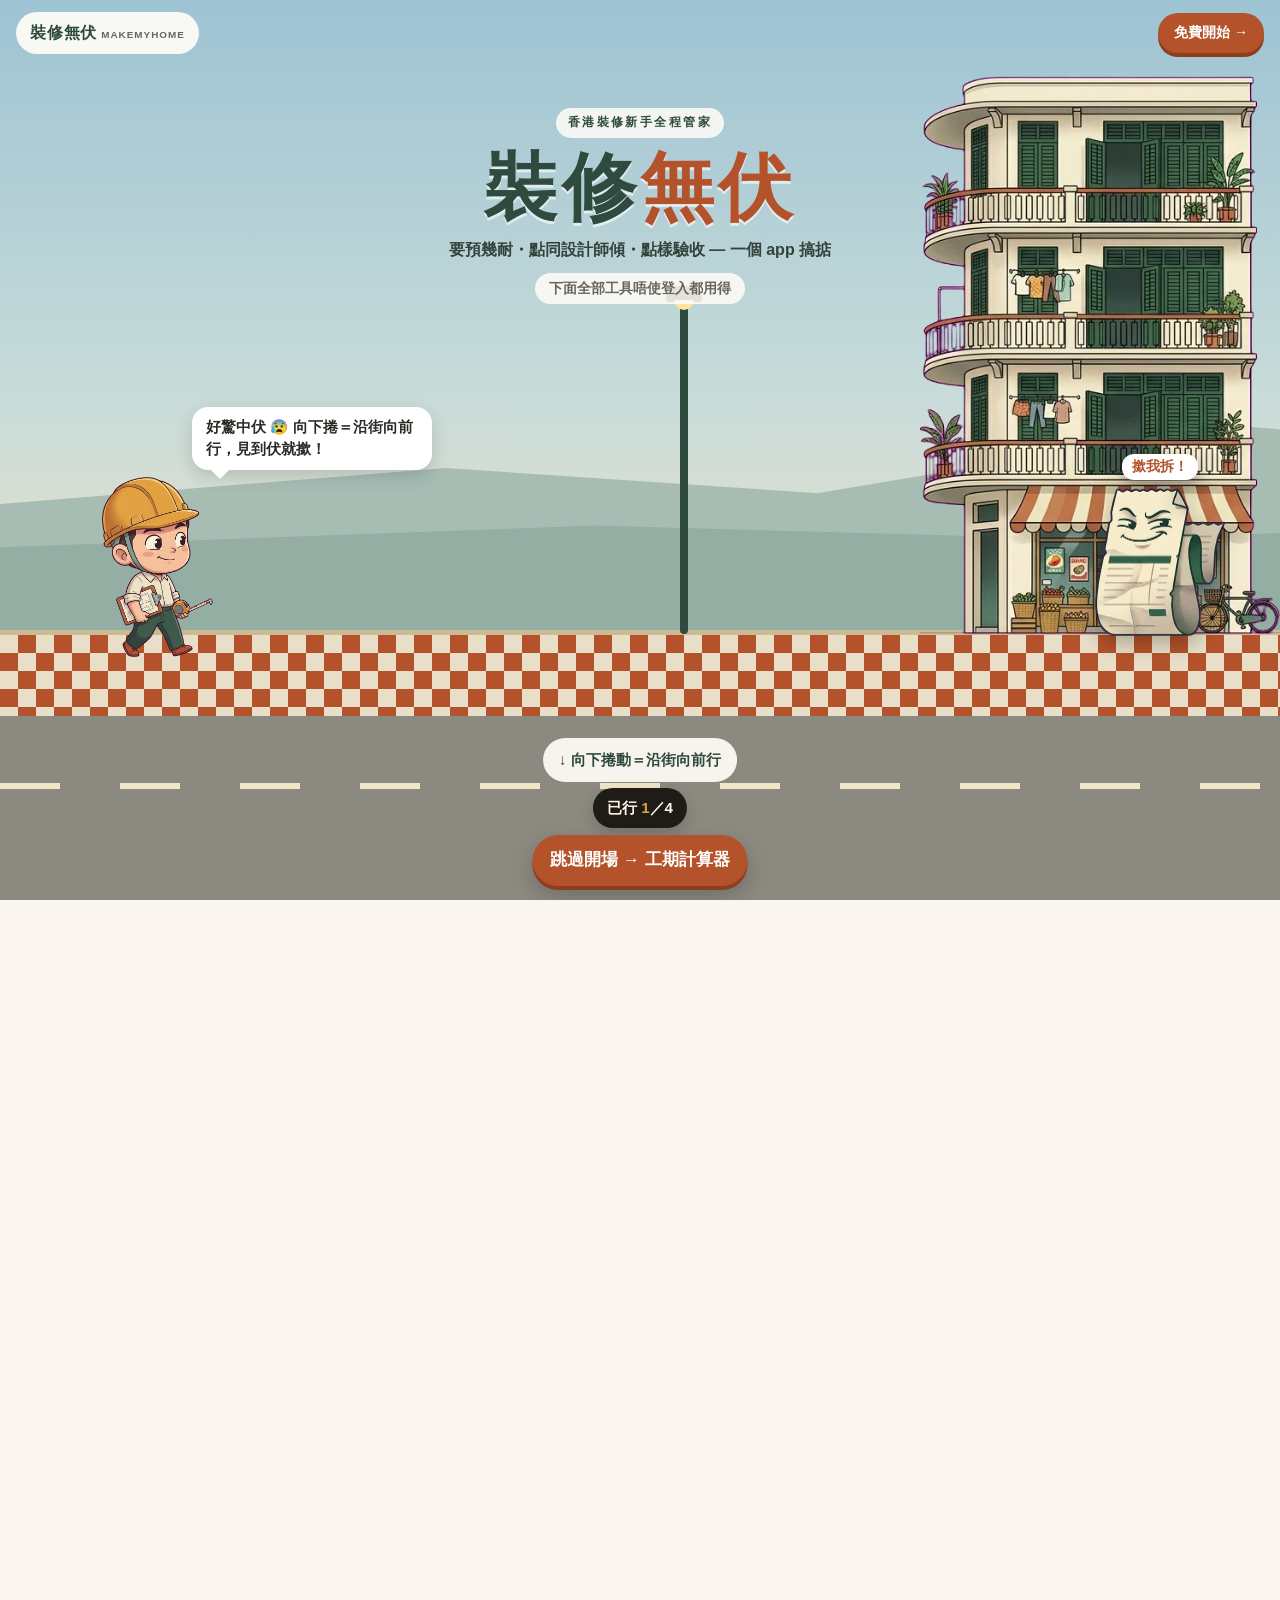
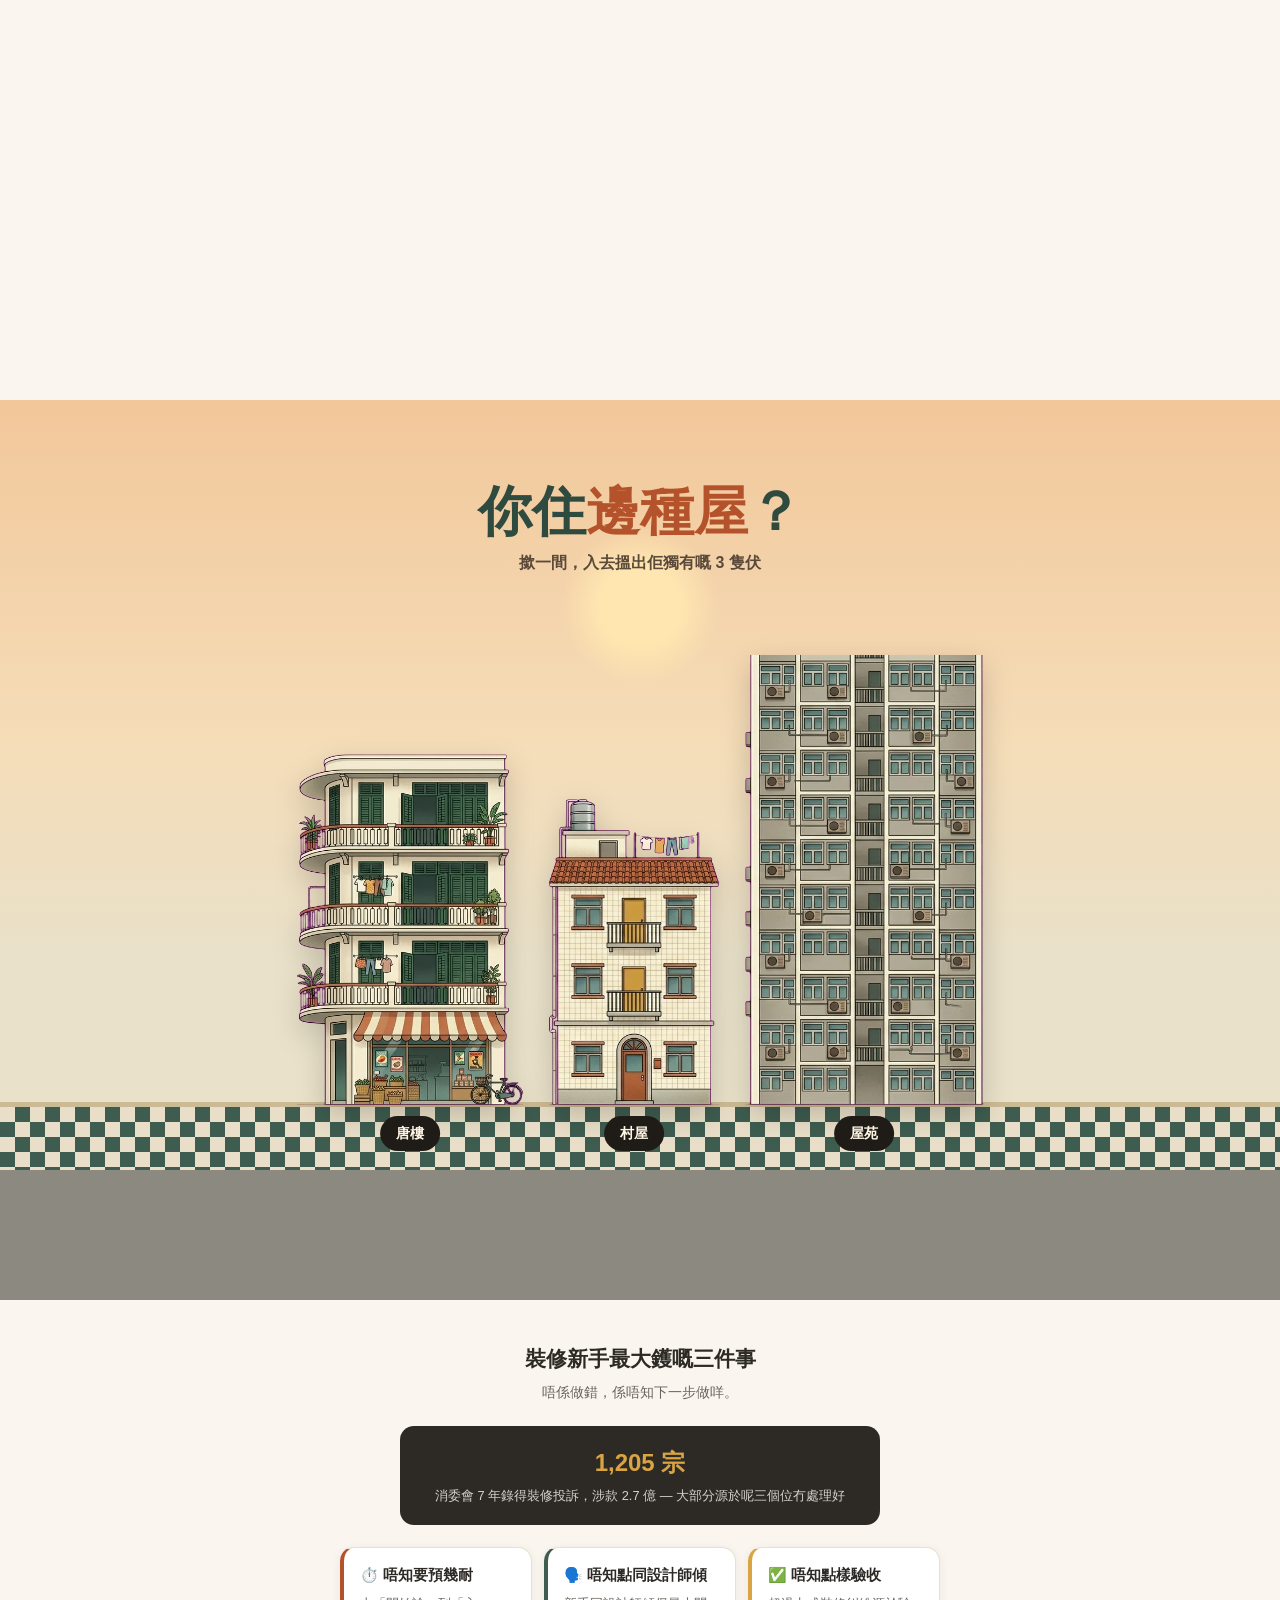
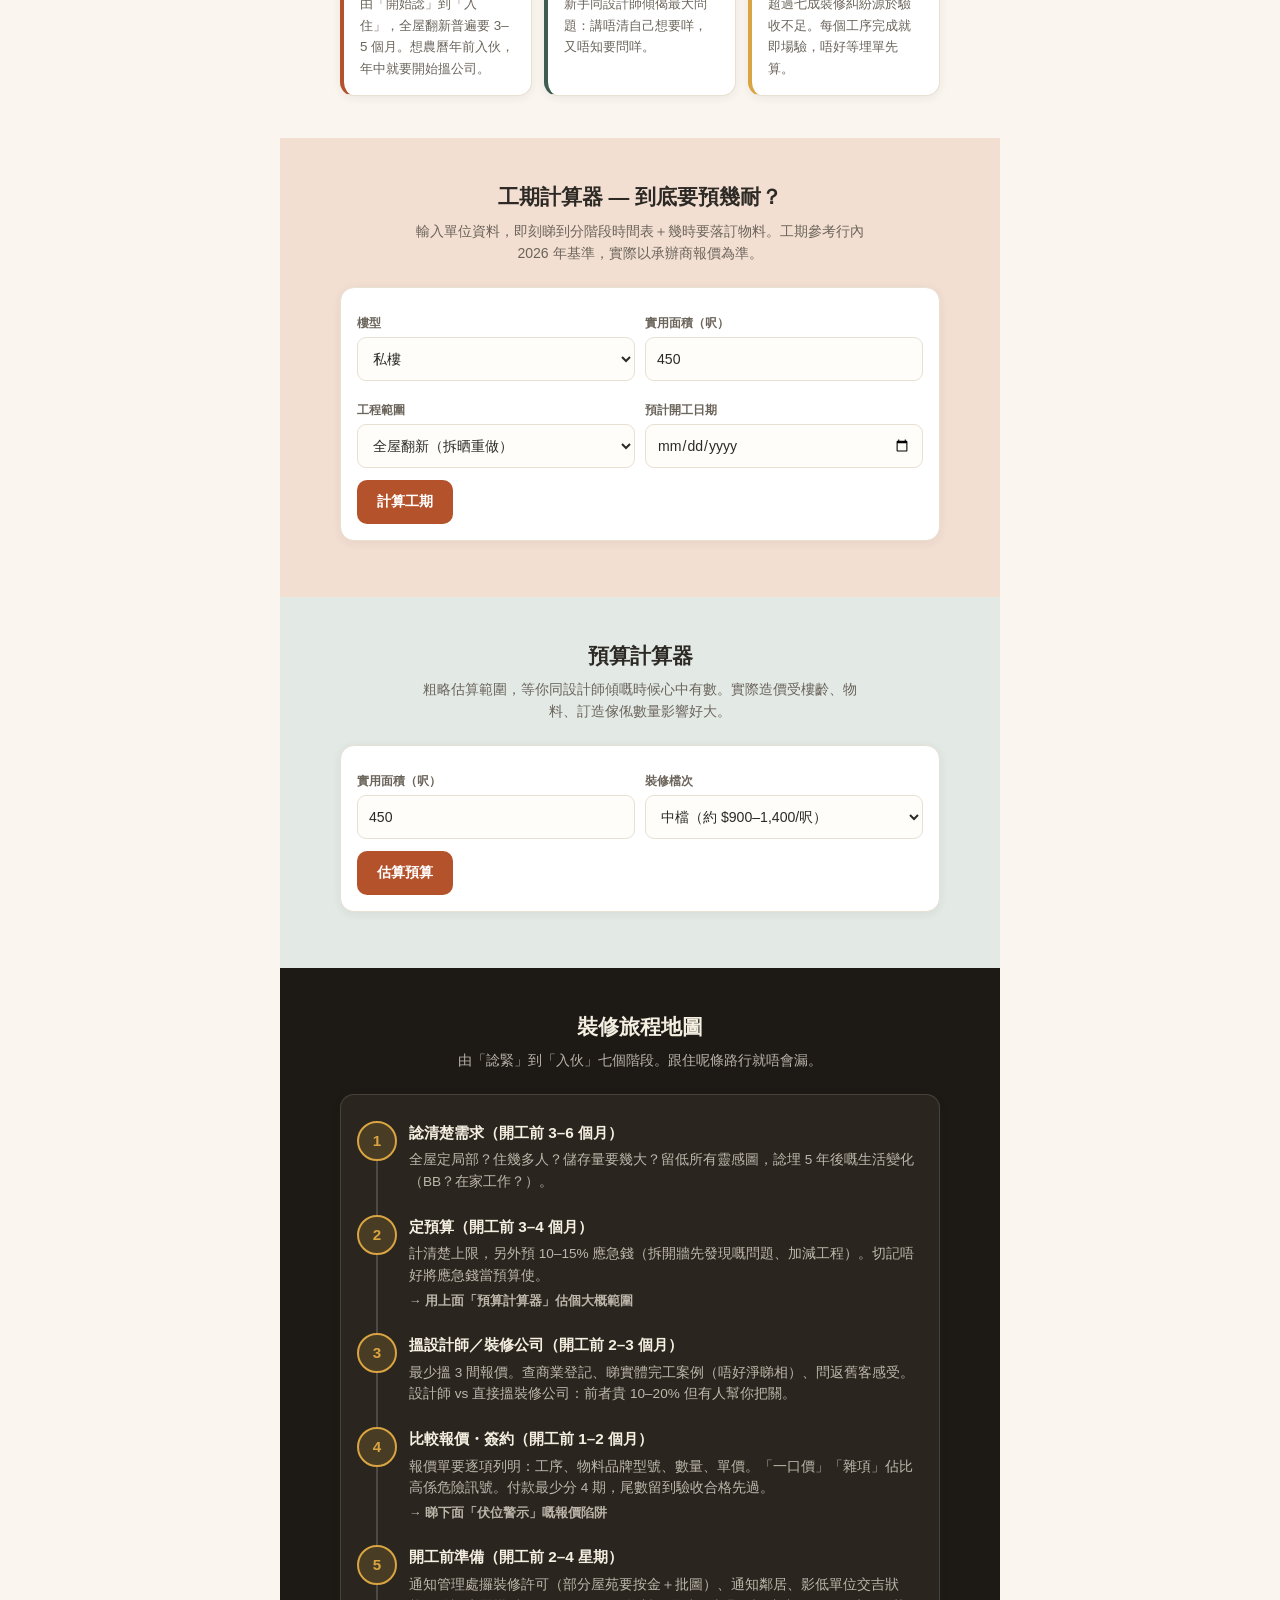
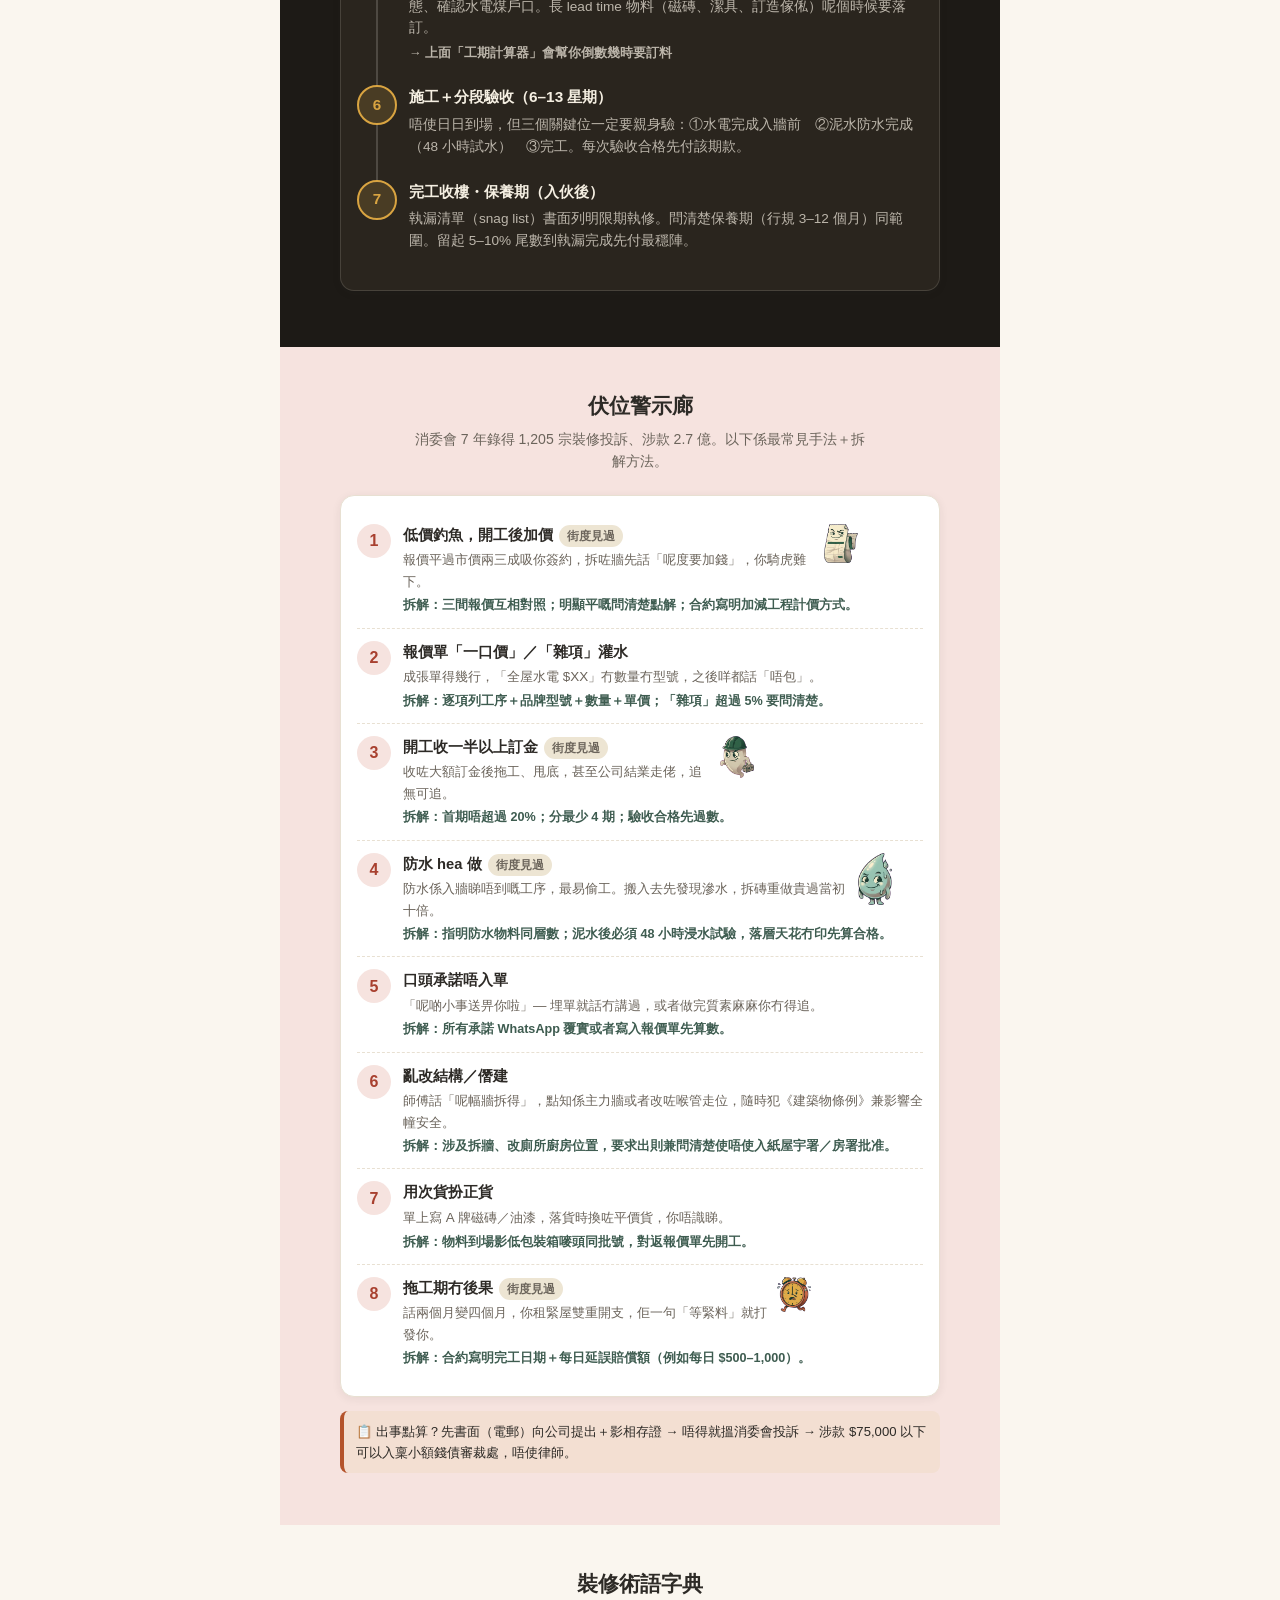
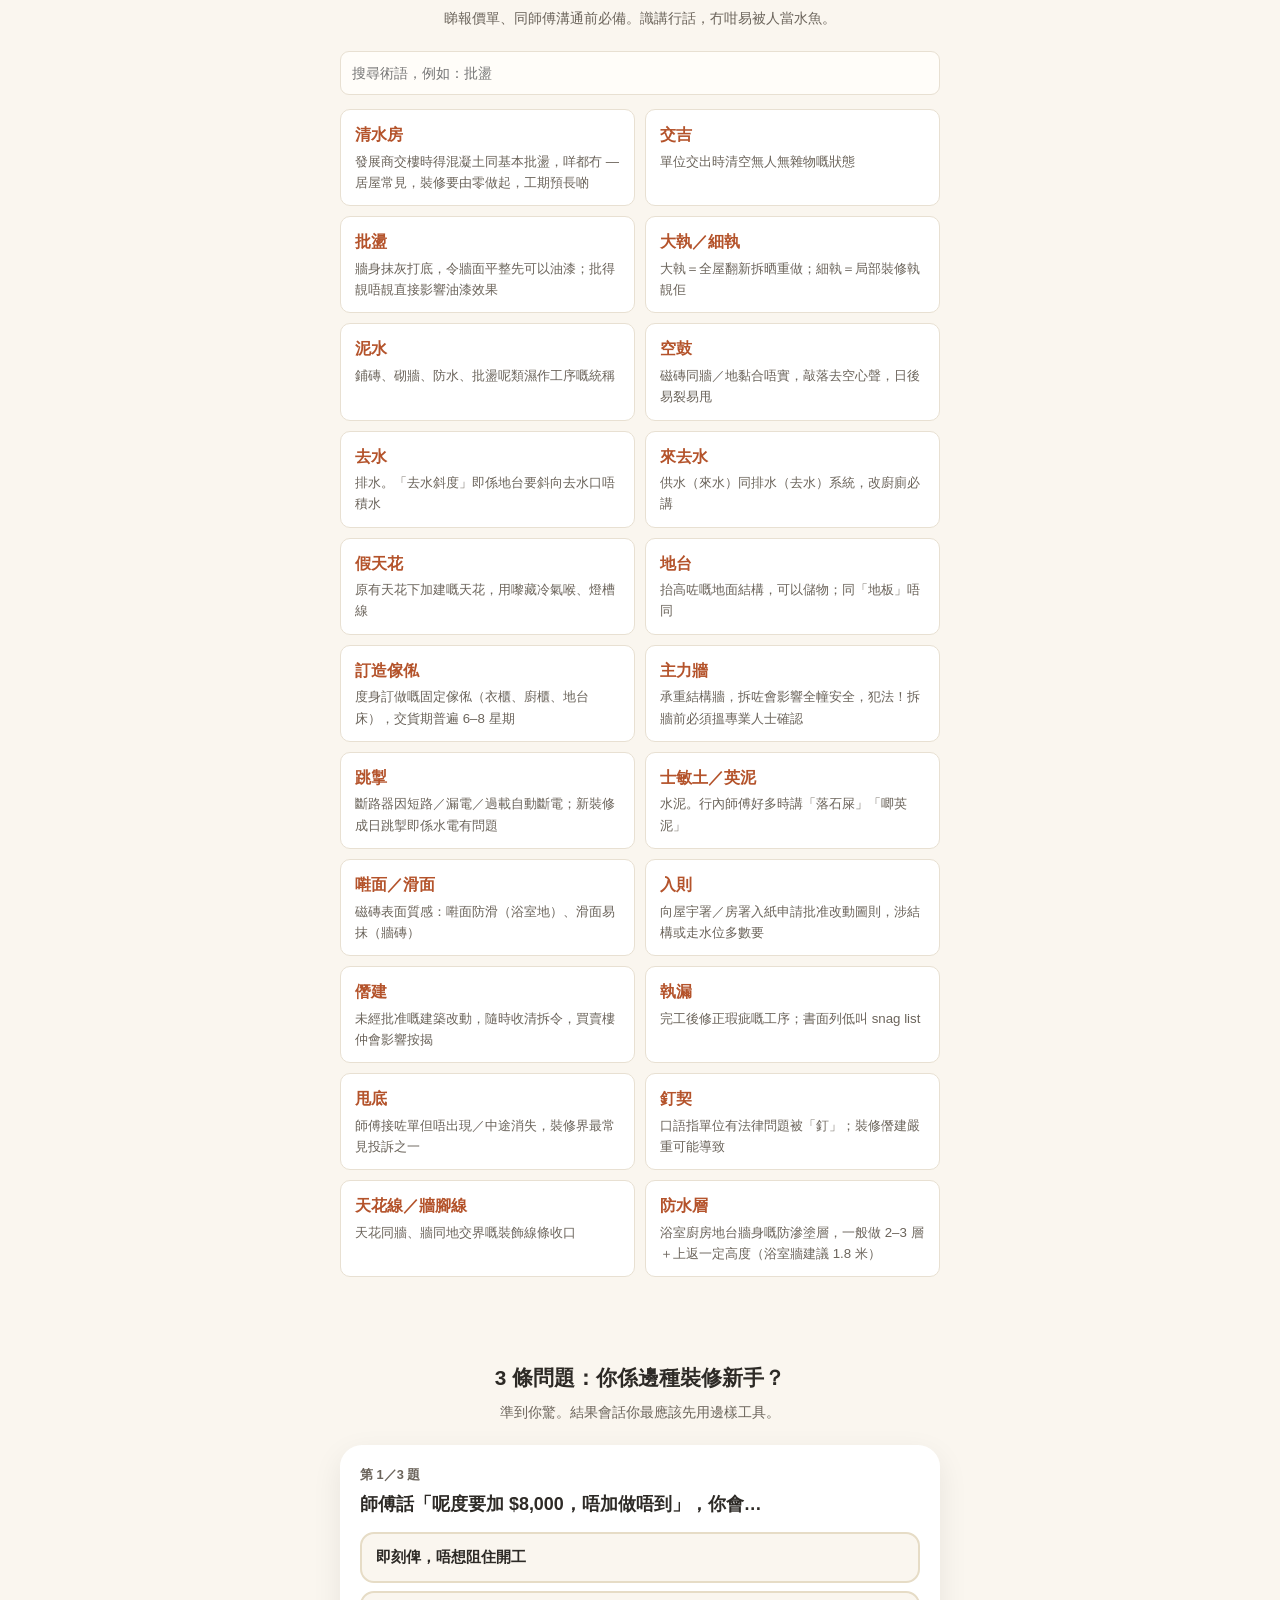
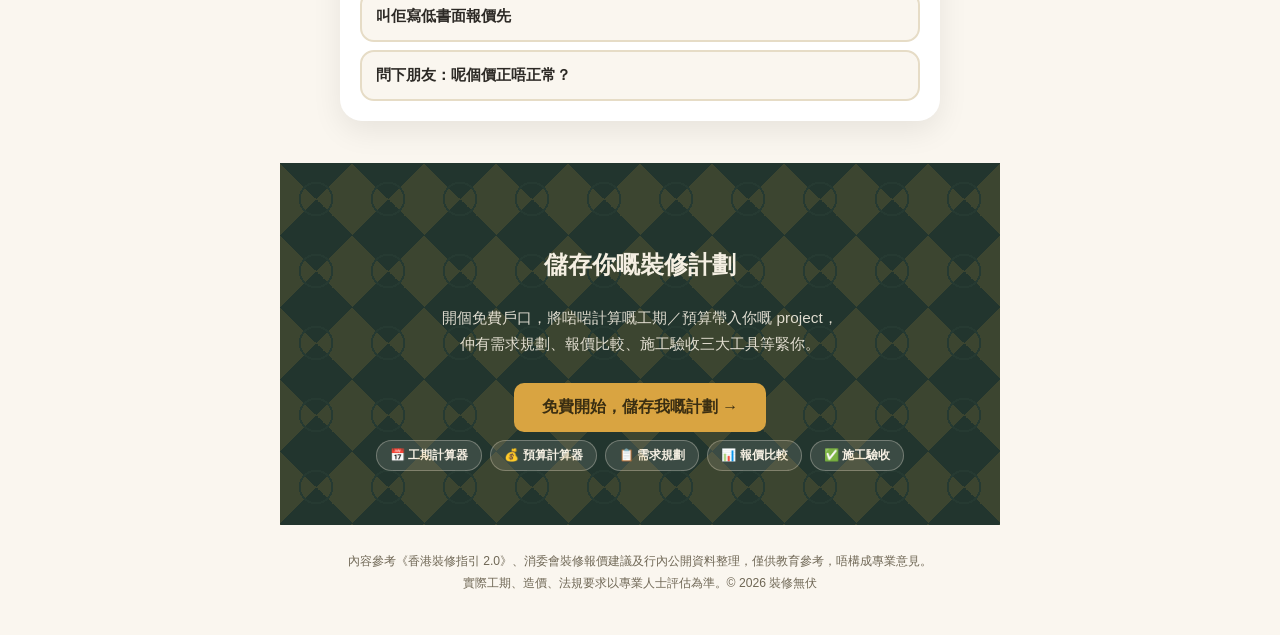
==== commit de2fd93e: "fix(landing): 拆伏之路寫明向下捲＝向前行 開場唔再叫人返轉頭；漏拆改用「再行一次」同「睇未拆嘅伏」。 跳過開場提早連去工期計算器，行街顯示已行 n／4，跑道收至約 4 屏。  Co-au" ====
--- a/index.html
+++ b/index.html
@@ -26,7 +26,7 @@
 <div class="fun">
 <nav class="fun-nav" id="fun-nav" aria-label="主選單"><a class="brand" href="./">裝修無伏<small>MAKEMYHOME</small></a><a class="fbtn primary" href="app.html">免費開始 →</a></nav>
 
-<section id="fun-a" aria-label="拆伏之路：陪裝修新手行一轉">
+<section id="fun-a" aria-label="拆伏之路：向下捲動等於沿街向前行">
   <div class="runway">
     <div class="stick">
       <div class="sun"></div>
@@ -41,10 +41,11 @@
       <div class="hud" role="status" aria-label="已拆伏 0／4" style="opacity:0"><span aria-hidden="true">已拆伏</span><span class="slots" aria-hidden="true"><i>1</i><i>2</i><i>3</i><i>4</i></span></div>
       <div class="tip" role="status"><b></b><span></span></div>
       <div class="mascot"><img src="img/landing/mascot.webp" alt="戴住安全帽嘅裝修新手公仔" width="420" height="684"></div>
-      <div class="bubble">第一次裝修…好驚中伏 😰 捲落去陪我行！</div>
-      <div class="scrollhint" aria-hidden="true">↓ 捲落去行街，見到伏就撳</div>
-      <a class="skip off" href="#fun-c">跳過 ↓</a>
-      <div class="endcard"><h2></h2><p></p><div class="row"><a class="fbtn primary" href="app.html">免費開始規劃 →</a><a class="fbtn ghost" href="#fun-c">睇你間屋有咩伏 ↓</a></div></div>
+      <div class="bubble">好驚中伏 😰 向下捲＝沿街向前行，見到伏就撳！</div>
+      <div class="walkprog" role="status" aria-live="polite" aria-label="已行 1／4">已行 <b>1</b>／4</div>
+      <div class="scrollhint" aria-hidden="true">↓ 向下捲動＝沿街向前行</div>
+      <a class="skip" href="#calc-timeline">跳過開場 → 工期計算器</a>
+      <div class="endcard"><h2></h2><p></p><div class="row replay"><button type="button" class="fbtn ghost again">再行一次</button><button type="button" class="fbtn primary missed">睇未拆嘅伏</button></div><div class="row"><a class="fbtn primary" href="app.html">免費開始規劃 →</a><a class="fbtn ghost" href="#fun-c">睇你間屋有咩伏 ↓</a></div></div>
     </div>
   </div>
 </section>
--- a/css/shared.css
+++ b/css/shared.css
@@ -5,7 +5,7 @@
 
 :root{
   --bg:#FAF6EF; --card:#FFF; --ink:#2D2A26; --ink2:#6B645B; --muted:#9A917F;
-  --accent:#C4622D; --accent-soft:#F3DFD2;
+  --accent:#B4532B; --accent-soft:#F3DFD2;
   --green:#3E5C50; --green-soft:#E3EAE6;
   --mustard:#D9A441;
   --line:#E8E0D2; --danger:#A8402F; --danger-soft:#F6E3DF;
@@ -398,7 +398,7 @@
 
 .land-final{text-align:center}
 .land-final .btn{font-size:1rem;padding:14px 28px}
-.footer-note{text-align:center;color:var(--muted);font-size:.76rem;padding:26px 18px 40px;line-height:1.8}
+.footer-note{text-align:center;color:#6F6755;font-size:.76rem;padding:26px 18px 40px;line-height:1.8}
 .sec-dark .footer-note{color:rgba(245,239,226,.5)}
 
 @media(max-width:480px){
--- a/css/landing-fun.css
+++ b/css/landing-fun.css
@@ -1,10 +1,10 @@
 /* 首頁互動開場（2026-10-13）— 取代 3D 入屋。
-   A「拆伏之路」：捲動＝新手公仔沿香港街行，4 隻通用伏彈出嚟撳佢拆（對應下面伏位警示 #1 #3 #4 #8）
+   A「拆伏之路」：向下捲動＝沿街向前行（跑道 400vh，約 4 屏）。4 隻通用伏彈出嚟撳佢拆（對應下面伏位警示 #1 #3 #4 #8）
    C「你住邊種屋」：唐樓／村屋／屋苑各有 3 隻專屬伏，搵晒就解鎖裝修前後拖拉對比
    Q「你係邊種裝修新手」3 條問題，放喺結尾 CTA 前
    插畫：AI 生成（OpenRouter，Gemini 3 Pro Image），香港復古插畫風，img/landing/*.webp。
    所有規則限定喺 .fun 入面（.fun-nav／#fun-a／#fun-c／#fun-quiz／.trap-chip），唔影響 shared.css／app。 */
-.fun{--f-ink:#2D2A26;--f-ink2:#6B645B;--f-accent:#C4622D;--f-accent-dk:#8E3E1E;--f-green:#3E5C50;--f-green-dk:#2F4A3E;--f-mustard:#D9A441;--f-dark:#1F1B16;--f-cream:#FFFDF7}
+.fun{--f-ink:#2D2A26;--f-ink2:#6B645B;--f-accent:#B4532B;--f-accent-dk:#8E3E1E;--f-green:#3E5C50;--f-green-dk:#2F4A3E;--f-mustard:#D9A441;--f-dark:#1F1B16;--f-cream:#FFFDF7}
 .fun *{box-sizing:border-box}
 .fun img{display:block;max-width:none}
 .fbtn{display:inline-flex;align-items:center;justify-content:center;gap:6px;border:0;border-radius:999px;padding:12px 20px;font-weight:800;font-size:1rem;text-decoration:none;min-height:46px;font-family:inherit;cursor:pointer;line-height:1.2}
@@ -24,7 +24,7 @@
 /* =========================================================
    A 拆伏之路
    ========================================================= */
-#fun-a .runway{height:600vh;position:relative}
+#fun-a .runway{height:400vh;position:relative}
 #fun-a .stick{position:sticky;top:0;height:100vh;overflow:hidden;background:linear-gradient(180deg,#9EC3D3 0%,#C9DCD9 45%,#E9E1C9 70%)}
 #fun-a .sun{position:absolute;right:12%;top:12%;width:110px;height:110px;border-radius:50%;background:radial-gradient(circle,#FFF4D6 0 40%,rgba(255,236,190,0) 70%)}
 #fun-a .hills{position:absolute;left:0;bottom:30vh;width:5200px;height:30vh}
@@ -68,16 +68,22 @@
 #fun-a .tip.show{opacity:1;transform:translate(-50%,0)}
 #fun-a .tip b{display:block;color:var(--f-accent);margin-bottom:4px}
 #fun-a .tip span{font-size:.9rem;color:var(--f-ink2);line-height:1.5}
-#fun-a .endcard{position:absolute;left:50%;top:50%;transform:translate(-50%,-50%) scale(.9);opacity:0;visibility:hidden;width:min(92vw,440px);background:var(--f-dark);color:#FFF6E6;border-radius:22px;padding:22px;text-align:center;z-index:14;transition:.35s}
+#fun-a .endcard{position:absolute;left:50%;top:50%;transform:translate(-50%,-50%) scale(.9);opacity:0;visibility:hidden;width:min(92vw,440px);background:var(--f-dark);color:#FFF6E6;border-radius:22px;padding:22px;text-align:center;z-index:16;transition:.35s}
 #fun-a .endcard.show{opacity:1;visibility:visible;transform:translate(-50%,-50%) scale(1)}
 #fun-a .endcard h2{font-size:1.5rem;margin:0 0 6px;color:#FFF6E6}
 #fun-a .endcard p{color:#E8DCC4;margin:0 0 16px;line-height:1.5}
 #fun-a .endcard .row{display:flex;gap:10px;justify-content:center;flex-wrap:wrap}
-#fun-a .scrollhint{position:absolute;bottom:4vh;left:50%;transform:translateX(-50%);background:rgba(255,253,247,.92);padding:8px 16px;border-radius:999px;font-weight:800;font-size:.85rem;color:var(--f-green-dk);z-index:12;animation:fun-nudge 1.4s ease-in-out infinite;white-space:nowrap;transition:opacity .3s}
+#fun-a .endcard .replay{margin-bottom:10px}
+#fun-a .walkprog{position:absolute;left:50%;bottom:72px;transform:translateX(-50%);z-index:13;background:var(--f-dark);color:#FFF6E6;font-weight:800;font-size:.95rem;padding:8px 14px;border-radius:999px;white-space:nowrap;box-shadow:0 6px 16px rgba(0,0,0,.18);pointer-events:none;transition:opacity .25s}
+#fun-a .walkprog b{color:var(--f-mustard);font-weight:900}
+#fun-a .walkprog.off{opacity:0}
+#fun-a .scrollhint{position:absolute;bottom:118px;left:50%;transform:translateX(-50%);background:rgba(255,253,247,.92);padding:10px 16px;border-radius:999px;font-weight:800;font-size:.95rem;color:var(--f-green-dk);z-index:12;animation:fun-nudge 1.4s ease-in-out infinite;white-space:nowrap;transition:opacity .3s}
 @keyframes fun-nudge{50%{transform:translate(-50%,6px)}}
-#fun-a .skip{position:absolute;right:16px;bottom:4vh;z-index:12;font-size:.8rem;font-weight:700;color:var(--f-ink2);background:rgba(255,253,247,.92);padding:10px 14px;border-radius:999px;text-decoration:none;box-shadow:0 4px 14px rgba(0,0,0,.12);transition:opacity .25s}
+#fun-a .skip{position:absolute;left:50%;bottom:14px;transform:translateX(-50%);z-index:15;font-size:clamp(.84rem,3.5vw,1.05rem);font-weight:800;color:#fff;background:var(--f-accent);padding:12px 18px;min-height:48px;border-radius:999px;text-decoration:none;box-shadow:0 4px 0 var(--f-accent-dk),0 10px 22px rgba(0,0,0,.22);white-space:nowrap;transition:opacity .25s}
+#fun-a .skip:visited{color:#fff}
+#fun-a .skip:active{transform:translateX(-50%) translateY(2px);box-shadow:0 2px 0 var(--f-accent-dk),0 8px 18px rgba(0,0,0,.2)}
 #fun-a .skip.off{opacity:0;pointer-events:none}
-#fun-a .skip:focus-visible{outline:3px solid var(--f-accent);outline-offset:2px}
+#fun-a .skip:focus-visible{outline:3px solid var(--f-mustard);outline-offset:3px}
 
 /* =========================================================
    C 你住邊種屋
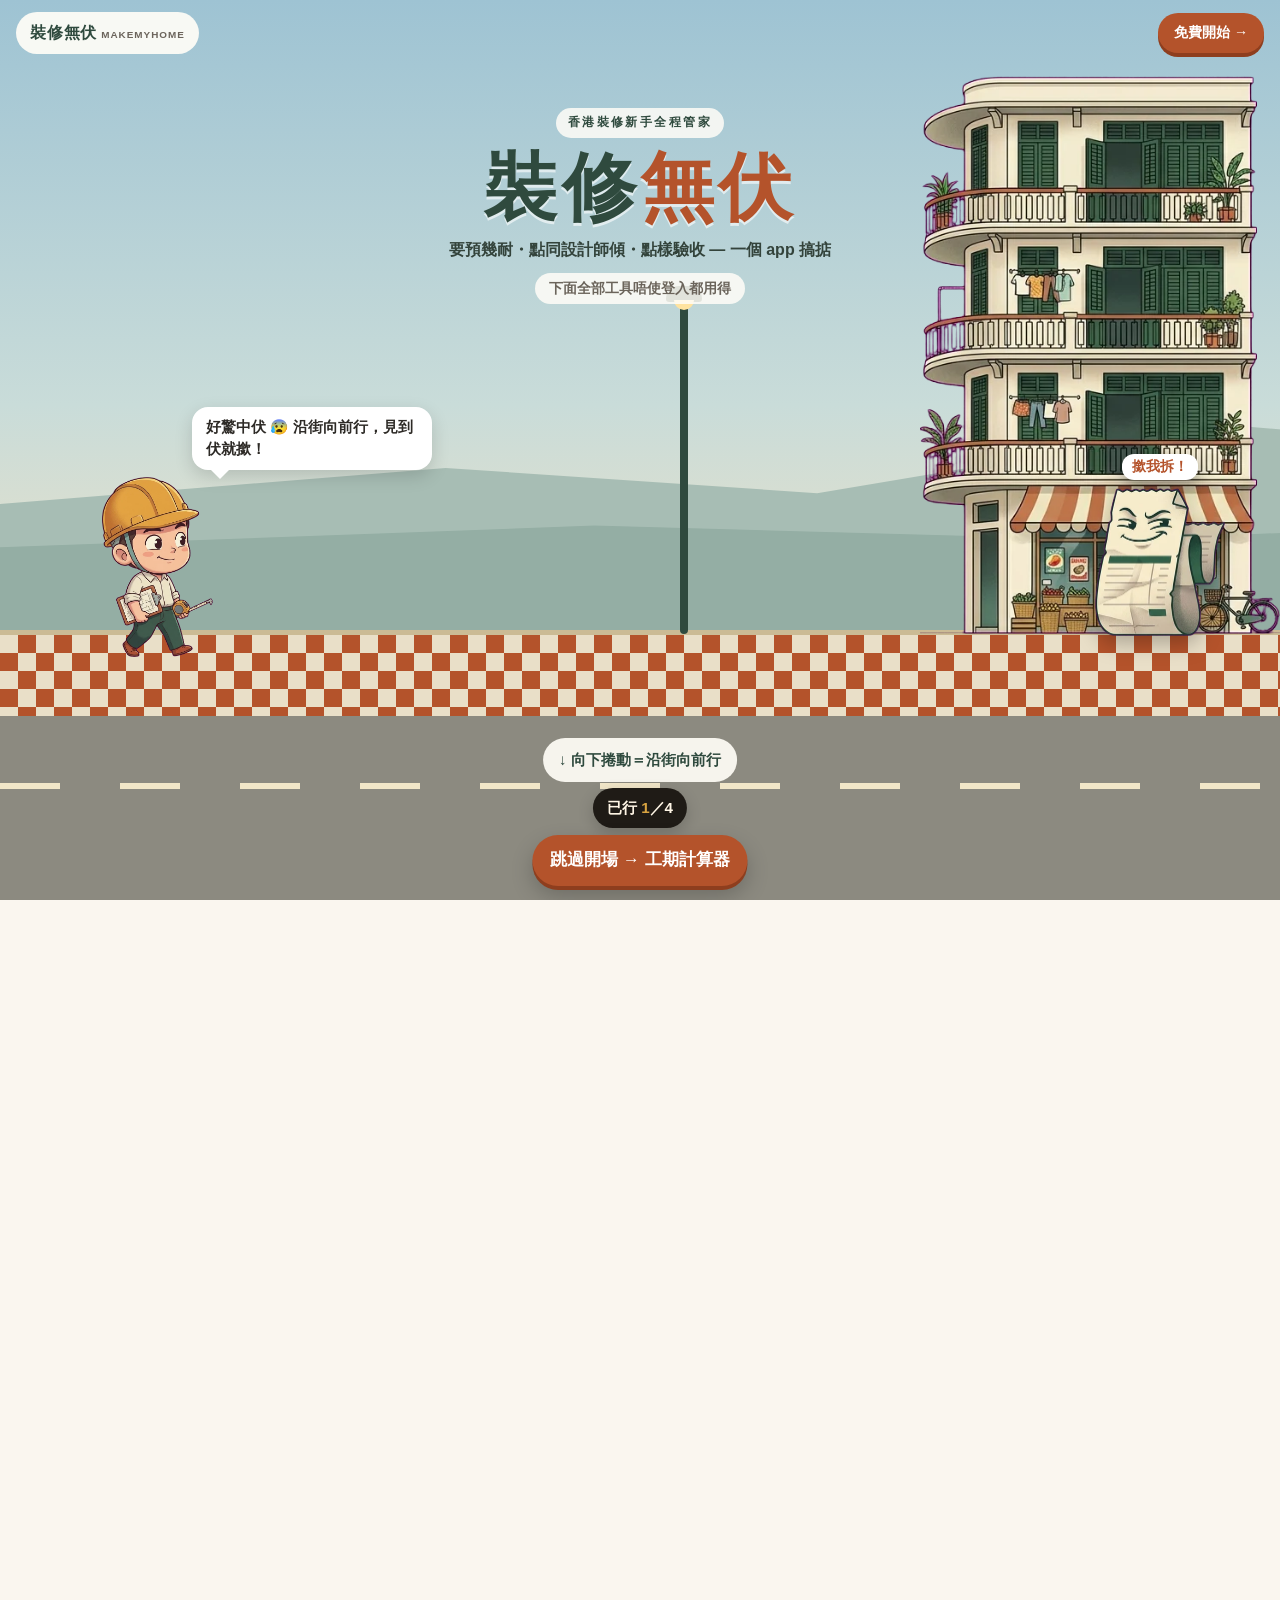
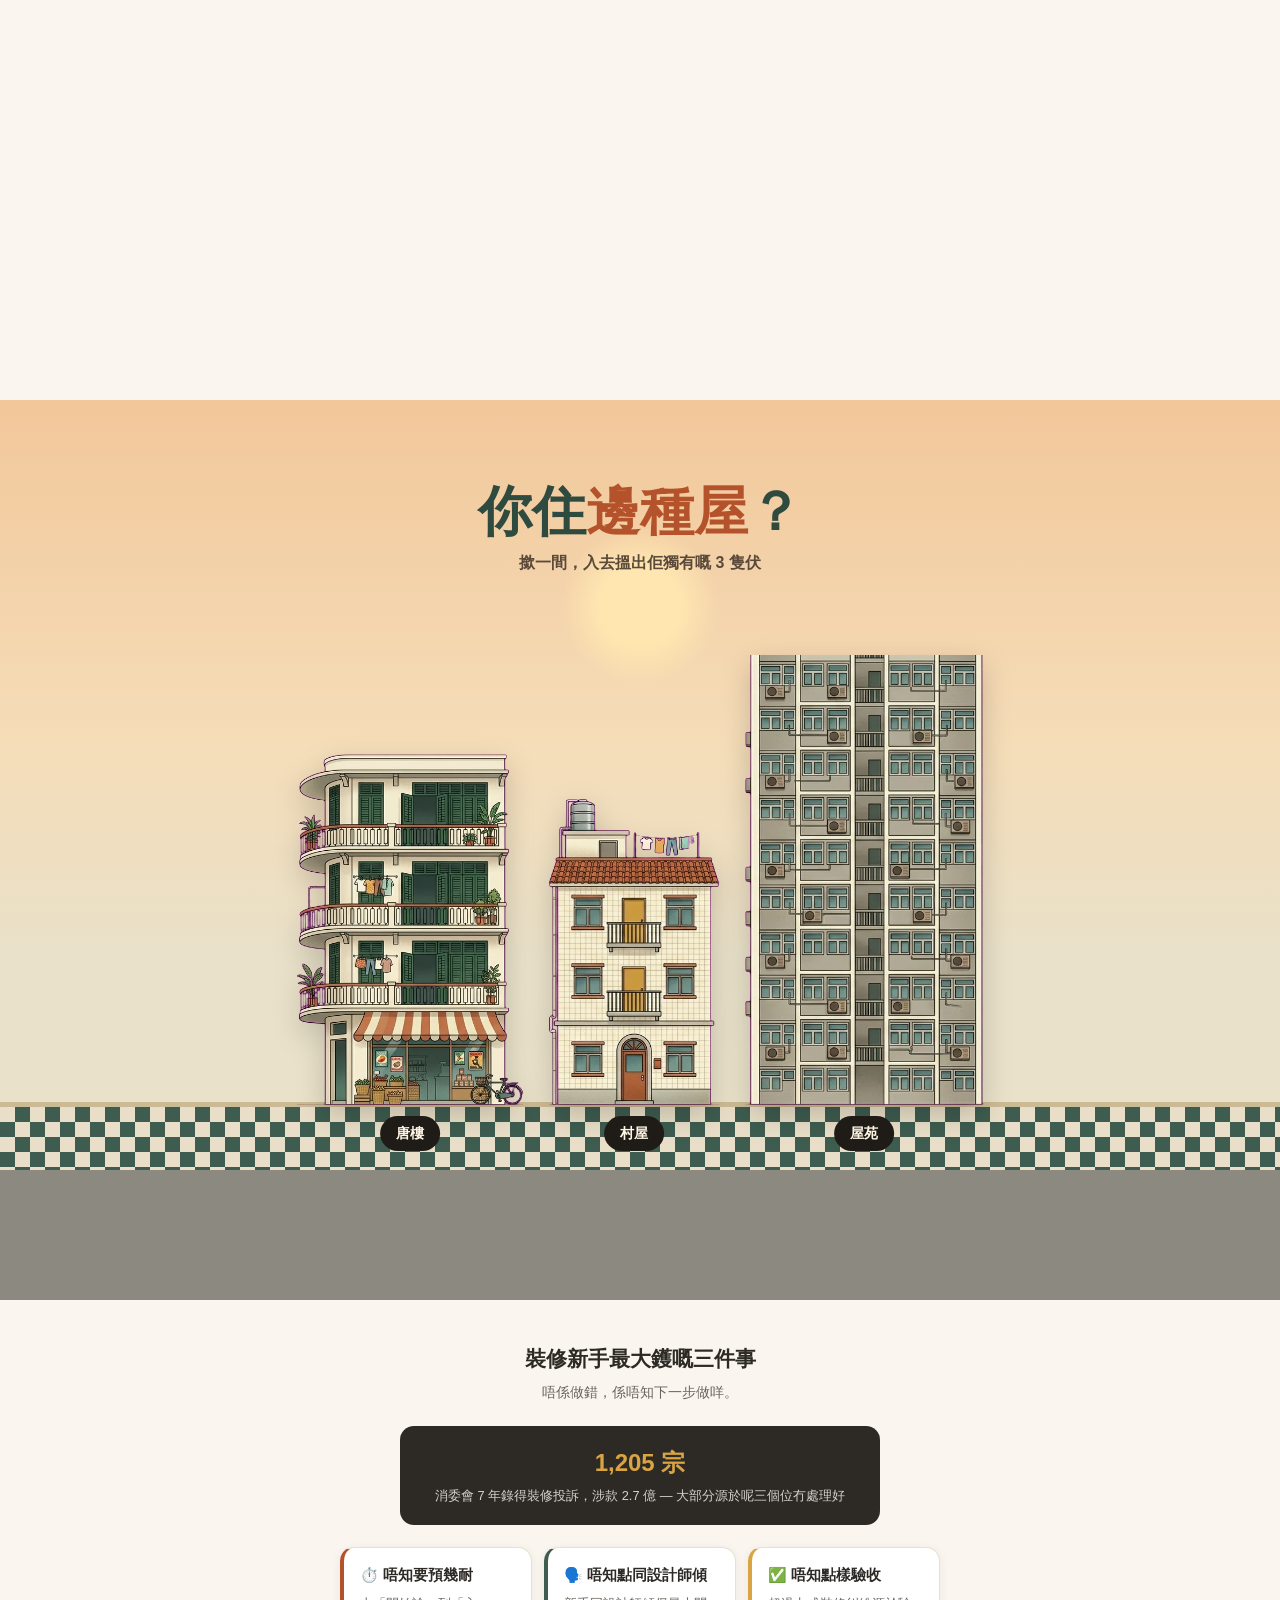
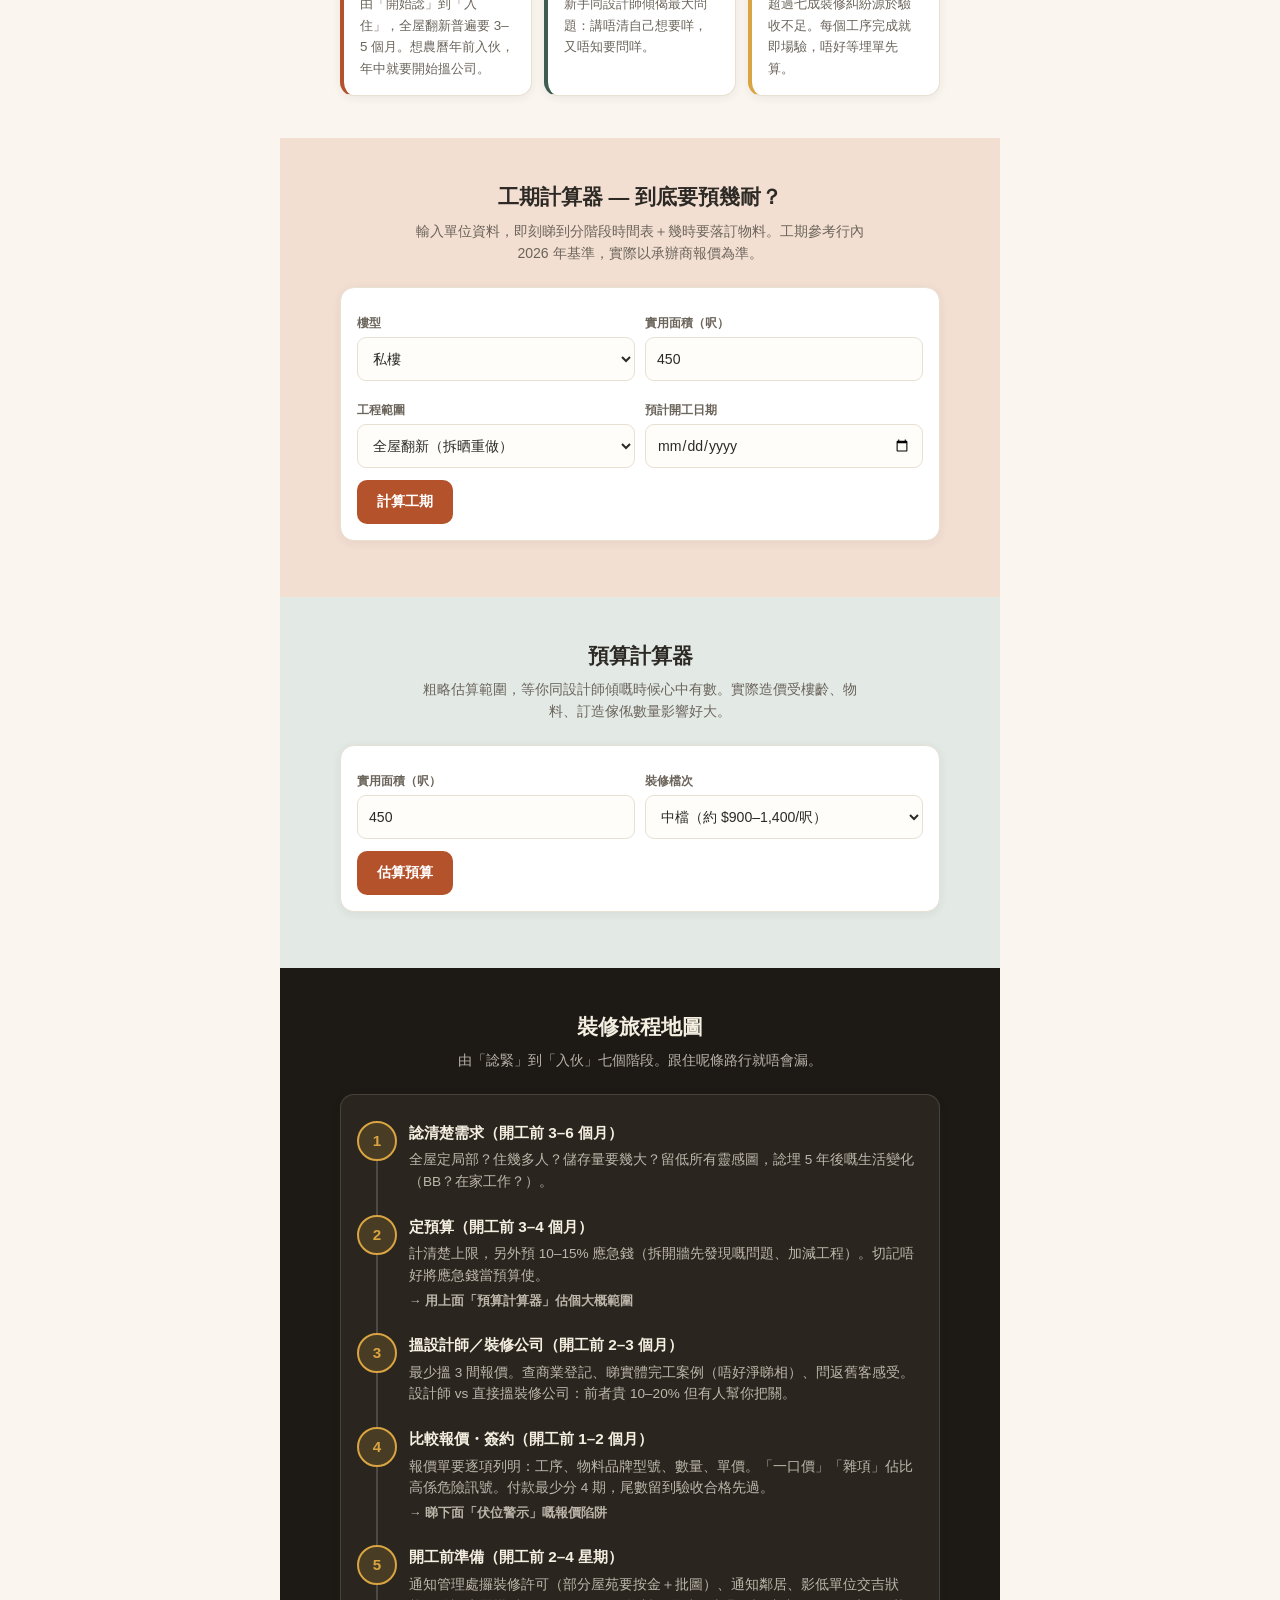
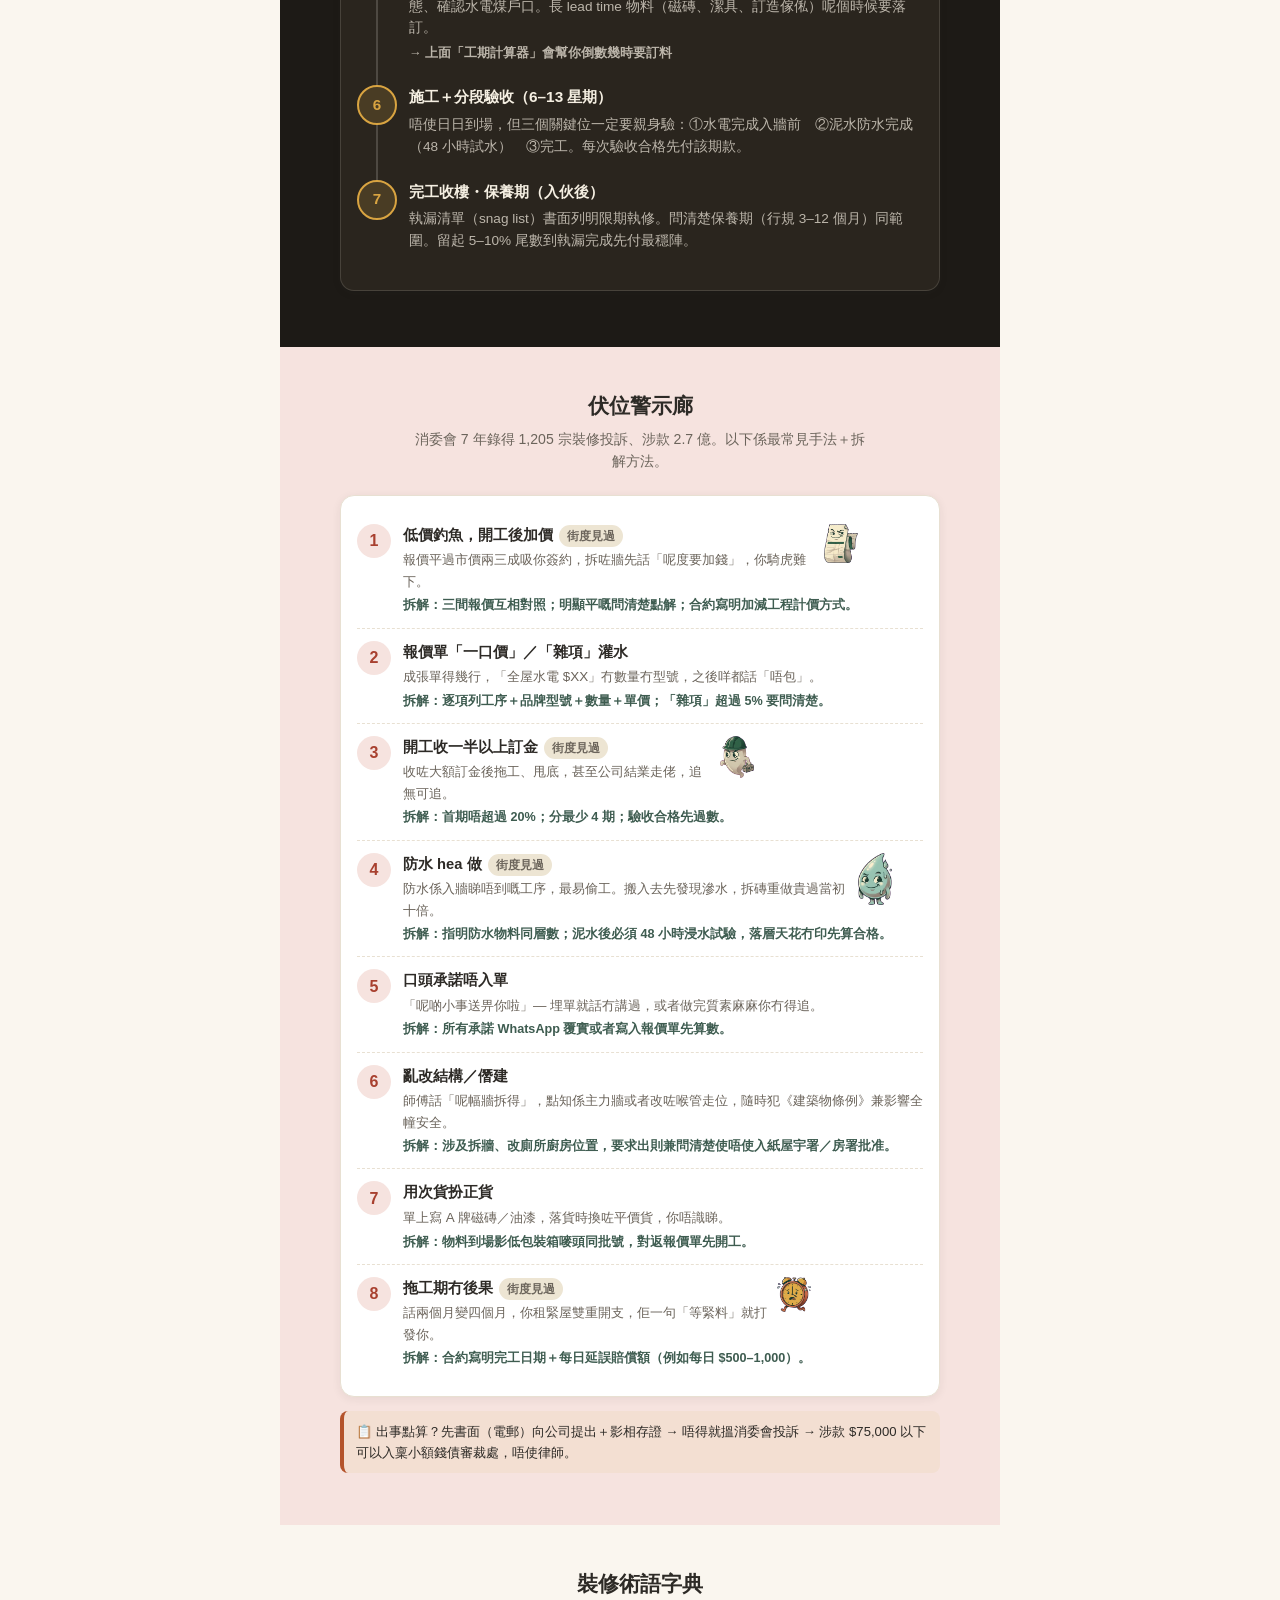
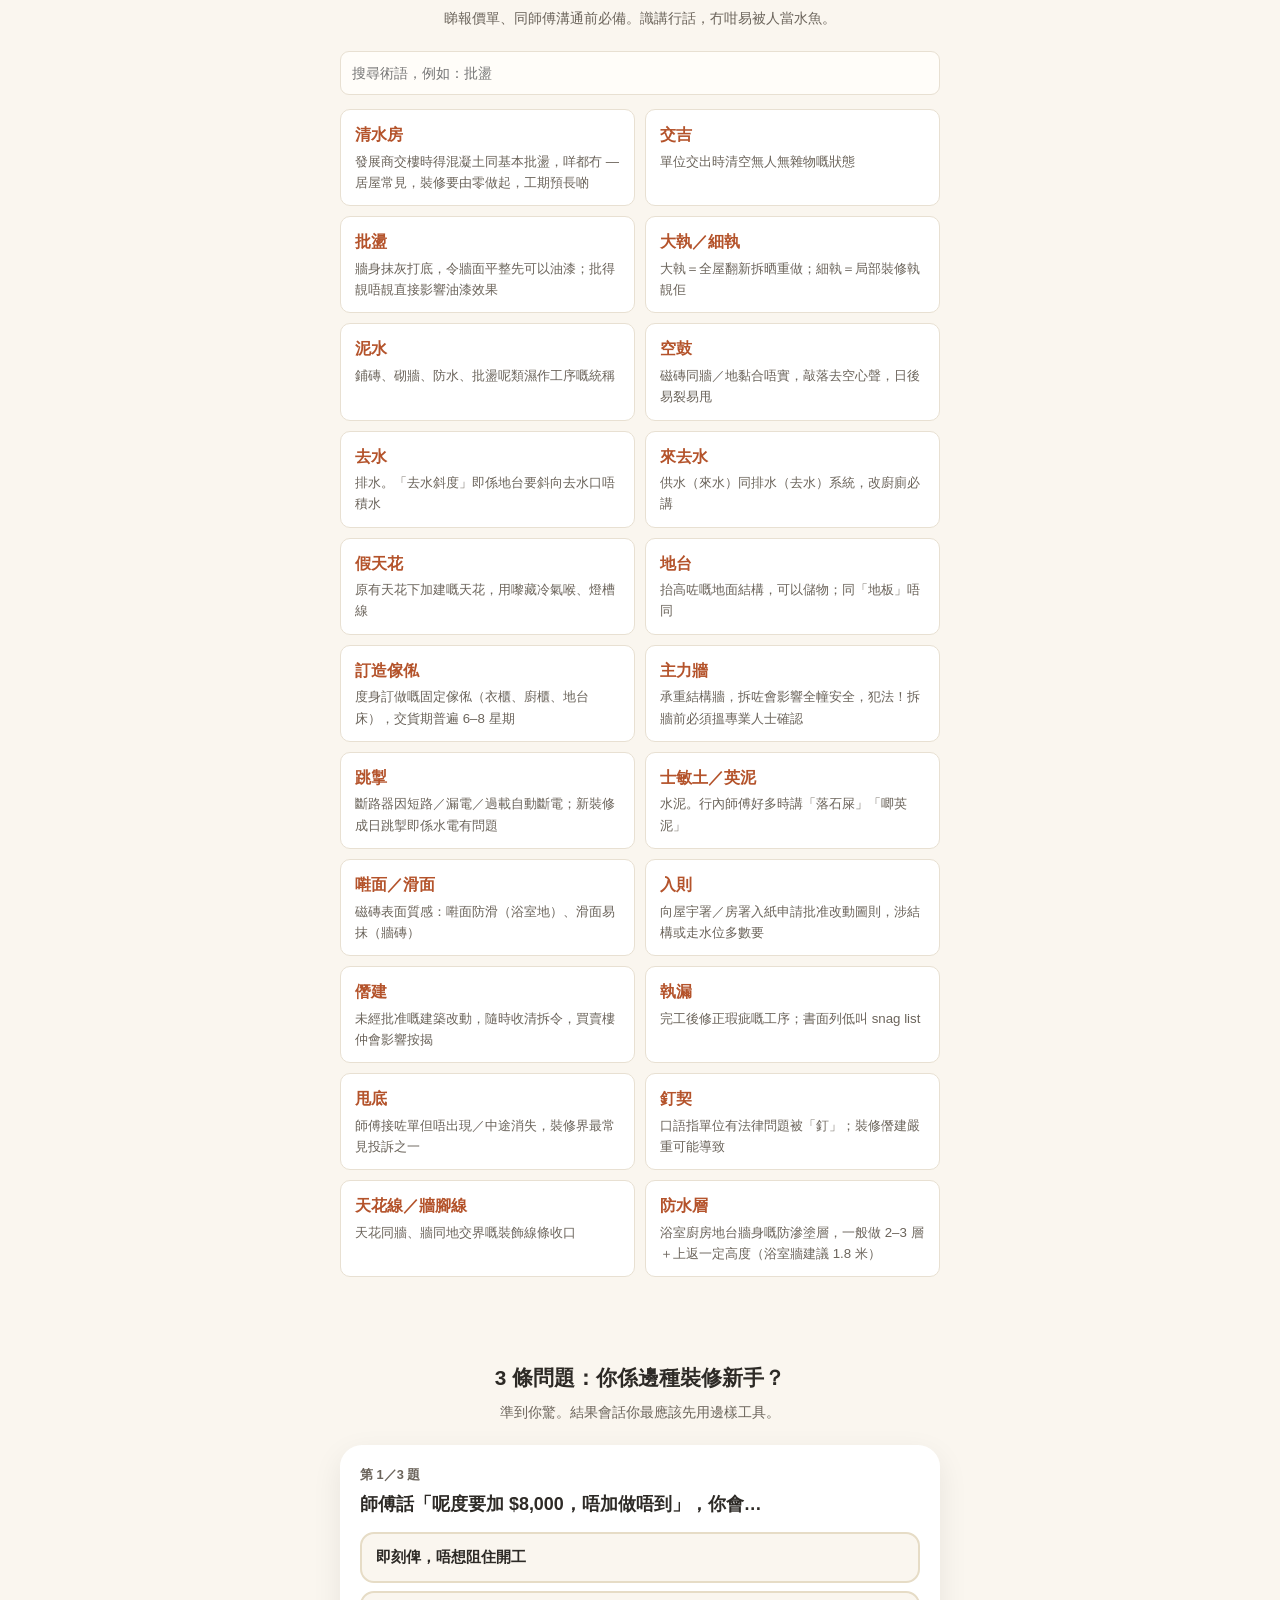
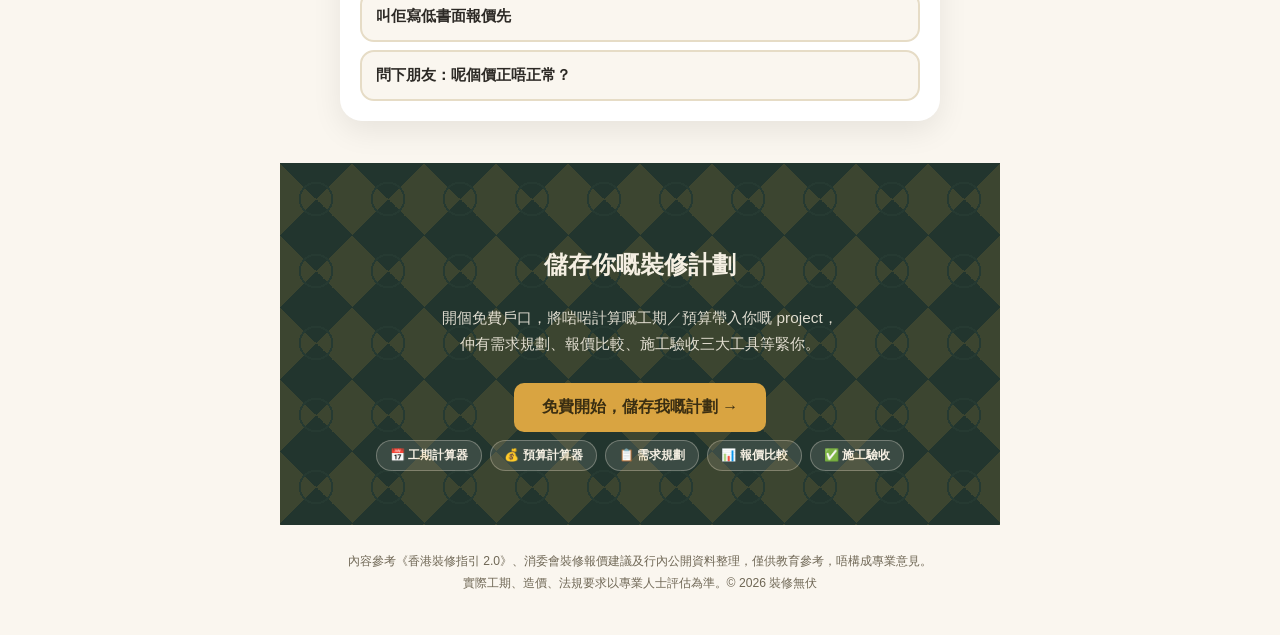
==== commit f00cdba3: "開場氣泡唔再重複「向下捲」 公仔氣泡保留「沿街向前行，見到伏就撳」，捲動提示只留下面嗰句。  Co-authored-by: auzistephanie <auzistephanie@users.no" ====
--- a/index.html
+++ b/index.html
@@ -41,7 +41,7 @@
       <div class="hud" role="status" aria-label="已拆伏 0／4" style="opacity:0"><span aria-hidden="true">已拆伏</span><span class="slots" aria-hidden="true"><i>1</i><i>2</i><i>3</i><i>4</i></span></div>
       <div class="tip" role="status"><b></b><span></span></div>
       <div class="mascot"><img src="img/landing/mascot.webp" alt="戴住安全帽嘅裝修新手公仔" width="420" height="684"></div>
-      <div class="bubble">好驚中伏 😰 向下捲＝沿街向前行，見到伏就撳！</div>
+      <div class="bubble">好驚中伏 😰 沿街向前行，見到伏就撳！</div>
       <div class="walkprog" role="status" aria-live="polite" aria-label="已行 1／4">已行 <b>1</b>／4</div>
       <div class="scrollhint" aria-hidden="true">↓ 向下捲動＝沿街向前行</div>
       <a class="skip" href="#calc-timeline">跳過開場 → 工期計算器</a>
